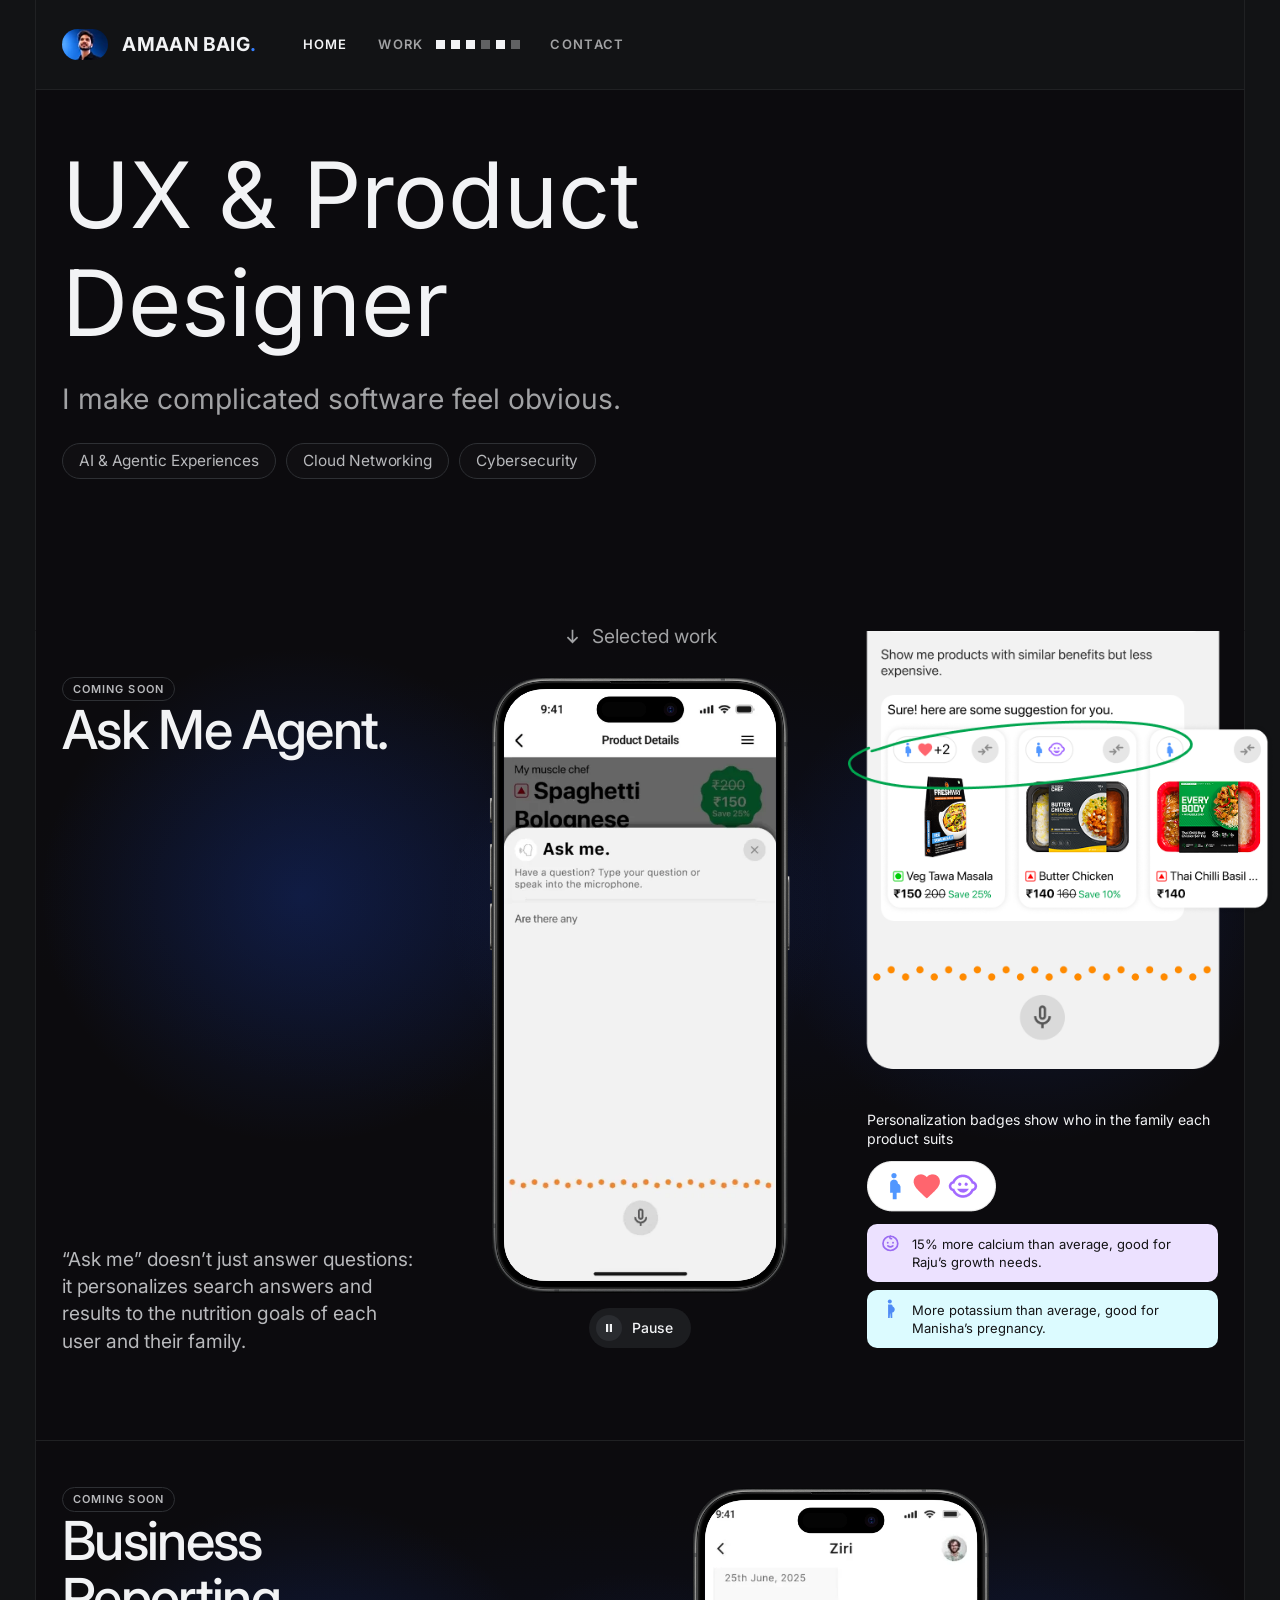
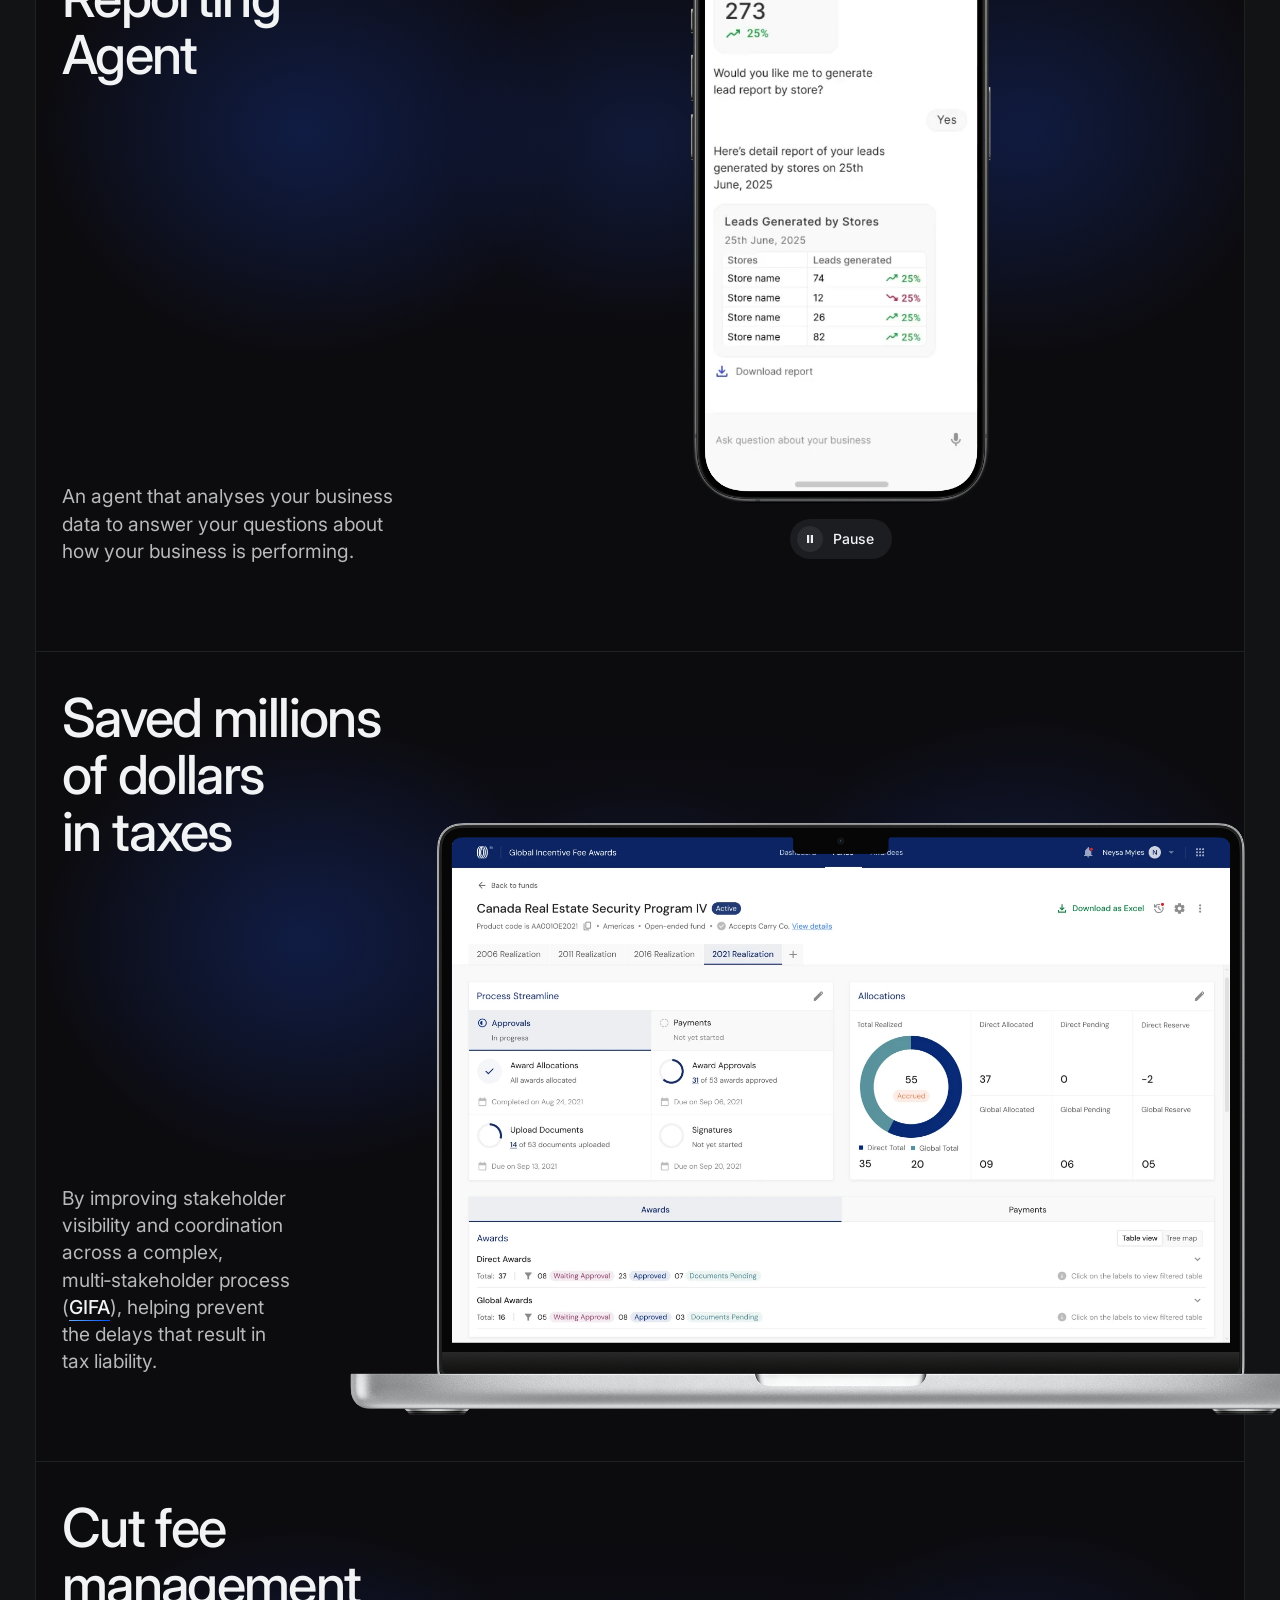
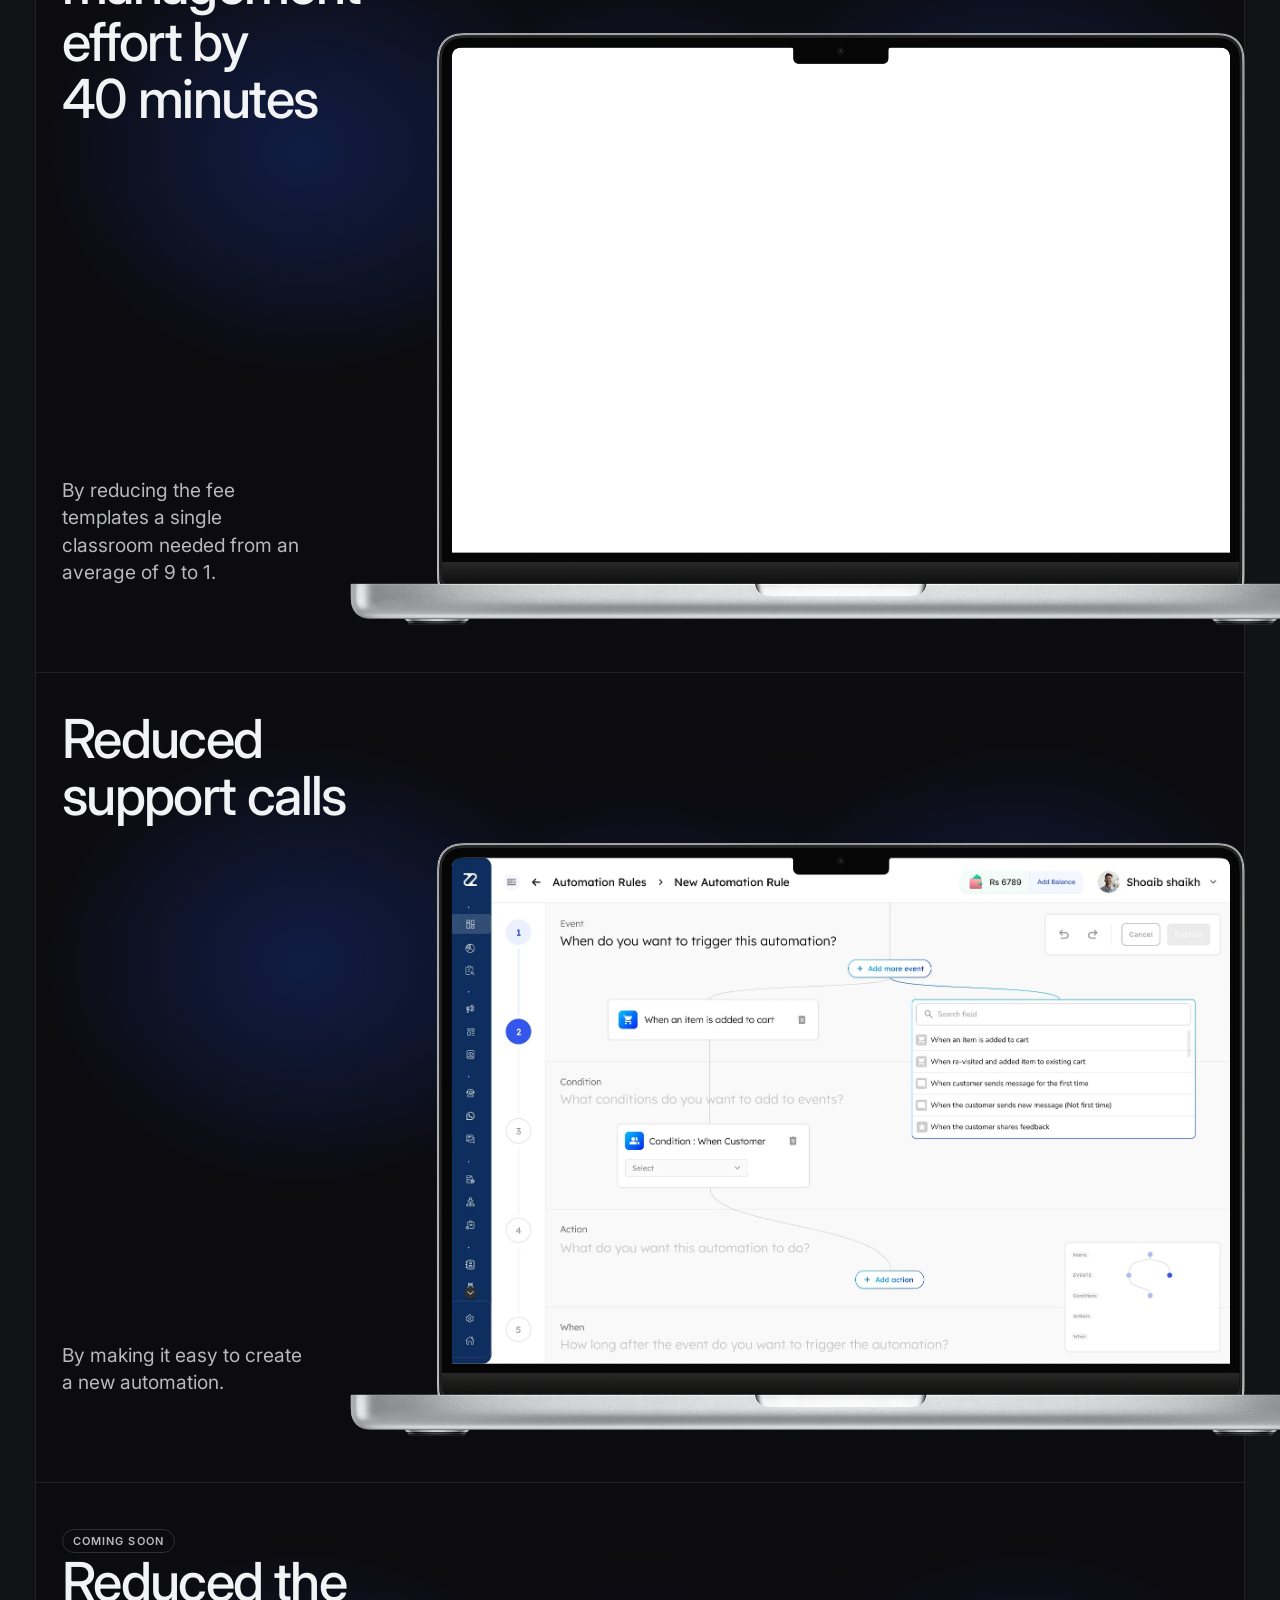
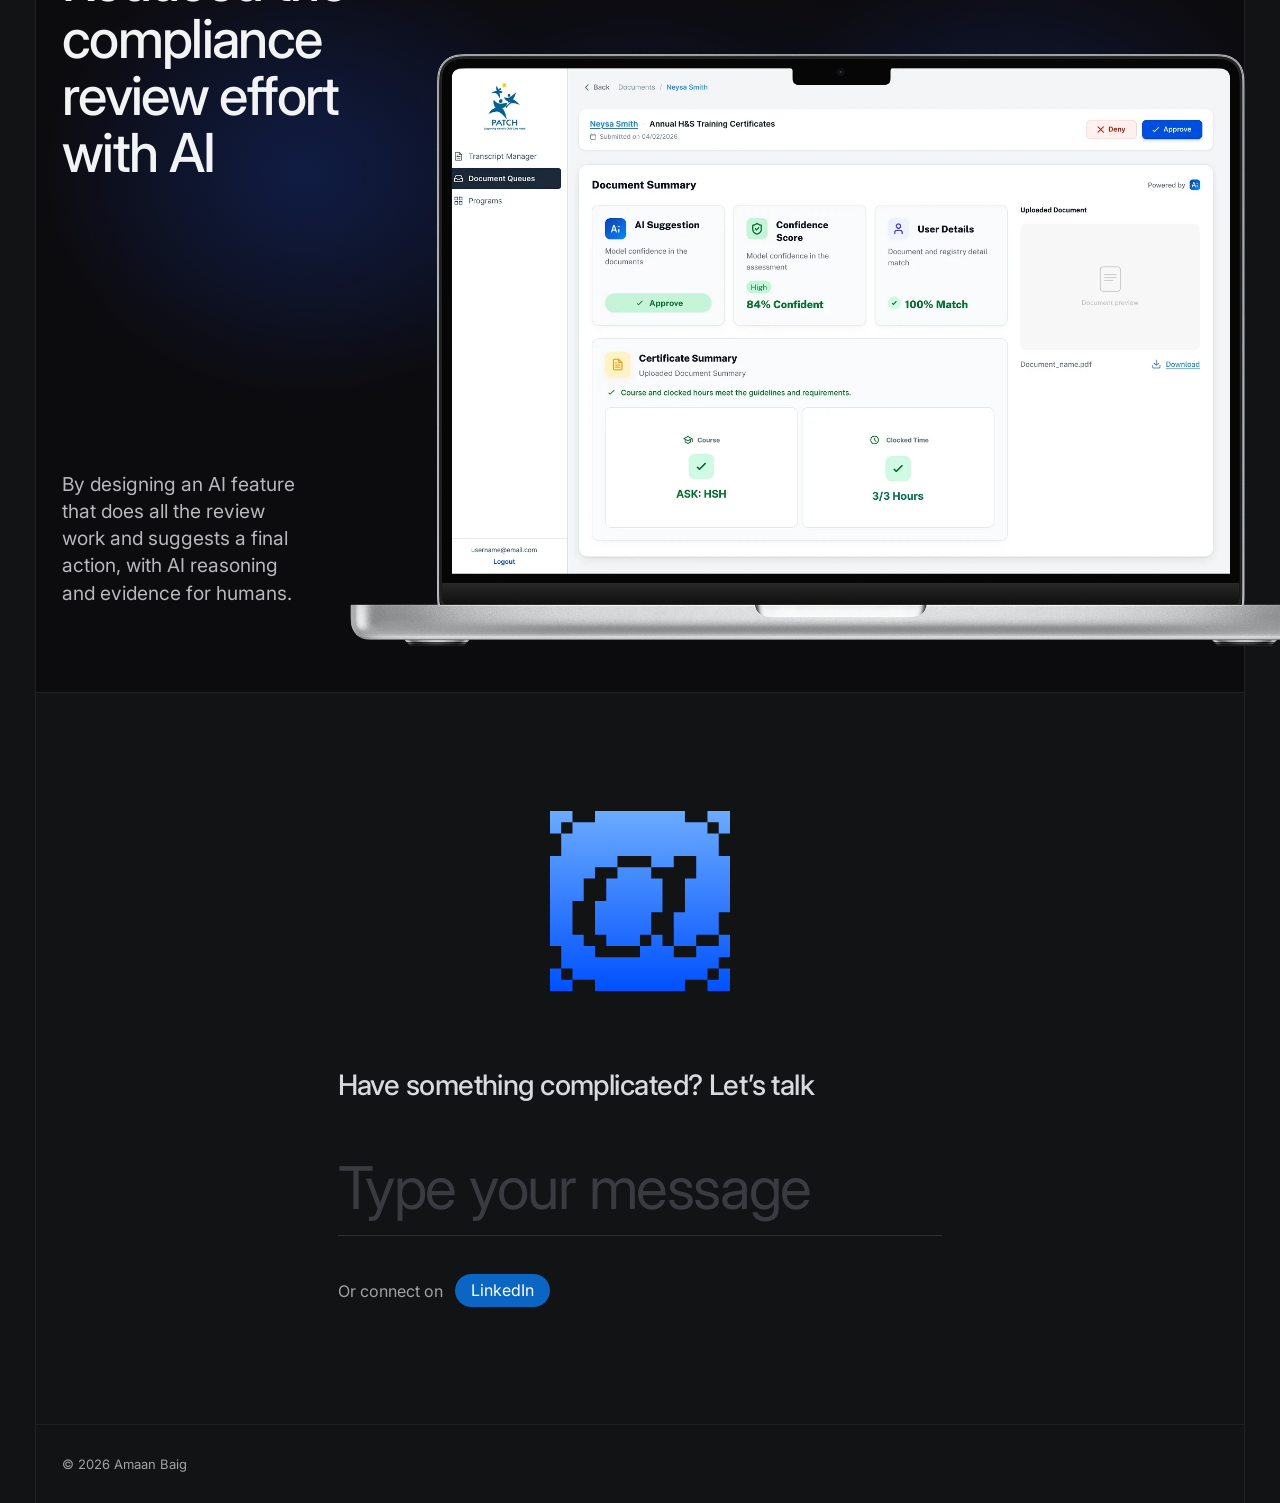
==== index.html @ 03e59234 "Agents' videos: the button turns to Replay however the video ends Some browsers (Safari among them) " ====
<!doctype html>
<html lang="en">
<head>
  <meta charset="utf-8">
  <meta name="viewport" content="width=device-width, initial-scale=1">
  <title>Amaan Baig · UX &amp; Product Designer</title>
  <link rel="icon" href="assets/favicon-64.png?v=3" type="image/png" sizes="64x64">
  <link rel="apple-touch-icon" href="assets/apple-touch-icon.png?v=3">
  <meta name="description" content="Amaan Baig, UX &amp; Product Designer, designing for AI &amp; agentic experiences, cloud networking and cybersecurity.">
  <!-- the link preview when the page is shared: the hero as a 1200×630 card -->
  <meta property="og:type" content="website">
  <meta property="og:site_name" content="Amaan Baig">
  <meta property="og:title" content="Amaan Baig · UX &amp; Product Designer">
  <meta property="og:description" content="Amaan Baig, UX &amp; Product Designer, designing for AI &amp; agentic experiences, cloud networking and cybersecurity.">
  <meta property="og:url" content="https://www.iamamaanbaig.com/">
  <meta property="og:image" content="https://www.iamamaanbaig.com/assets/og-image.jpg">
  <meta property="og:image:width" content="1200">
  <meta property="og:image:height" content="630">
  <meta property="og:image:alt" content="UX &amp; Product Designer: I make complicated software feel obvious. Amaan Baig's portfolio.">
  <meta name="twitter:card" content="summary_large_image">
  <script>document.documentElement.classList.add('js');</script>
  <!-- the phones' prototypes load as the page opens: reach Figma early -->
  <link rel="preconnect" href="https://embed.figma.com">
  <link rel="preconnect" href="https://fonts.googleapis.com">
  <link rel="preconnect" href="https://fonts.gstatic.com" crossorigin>
  <link rel="stylesheet" href="https://fonts.googleapis.com/css2?family=Inter:ital,opsz,wght@0,14..32,100..900;1,14..32,100..900&display=swap">
  <link rel="stylesheet" href="styles.css?v=r49">
  <link rel="stylesheet" href="case-studies/case-study.css?v=r49">
  <link rel="stylesheet" href="contact/contact.css?v=r49">
  <link rel="stylesheet" href="home.css?v=r49">
</head>
<body>
  <header class="site-head">
    <a class="logo" href="#home"><img class="logo-face" width="54" height="36" src="assets/avatar-2x.webp?v=3" srcset="assets/avatar-1x.webp?v=3 1x, assets/avatar-2x.webp?v=3 2x, assets/avatar-3x.webp?v=3 3x" alt="" decoding="async"><span class="logo-name">Amaan Baig<span>.</span></span></a>
    <nav class="site-nav" aria-label="Main">
      <a href="#home" data-to="0" aria-current="true">Home</a>
      <span class="nav-work">
        <a href="#work" data-to="1">Work</a>
        <span class="sq-row">
          <a class="sq" href="#ask-me-agent" data-to="1" aria-label="Case study 1, coming soon: Ask Me Agent"></a>
          <a class="sq" href="#business-reporting-agent" data-to="2" aria-label="Case study 2, coming soon: Business Reporting Agent"></a>
          <a class="sq" href="#gifa" data-to="3" aria-label="Case study 3: Saved millions of dollars in taxes"></a>
          <a class="sq" href="#fee-management" data-to="4" aria-label="Case study 4: Cut fee management effort by 40 minutes"></a>
          <a class="sq" href="#creating-automation" data-to="5" aria-label="Case study 5: Reduced support calls"></a>
          <a class="sq" href="#stamp" data-to="6" aria-label="Case study 6, coming soon: Reduced the compliance review effort with AI"></a>
        </span>
      </span>
      <a href="#contact" data-to="7">Contact</a>
    </nav>

    </div>
  </header>

  <main class="page snaps">
    <section class="snap s-home" id="home" aria-label="About">
      <h1 class="hero-title">UX &amp; Product Designer</h1>
      <p class="tagline">I make complicated software feel obvious.</p>
      <ul class="focus" aria-label="Designing for"><li>AI &amp; Agentic Experiences</li><li>Cloud Networking</li><li>Cybersecurity</li></ul>
      <a class="down" href="#ask-me-agent" data-to="1"><svg viewBox="0 0 16 16" aria-hidden="true"><path d="M8 2.5v11M3.5 9l4.5 4.5L12.5 9"/></svg>Selected work</a>
    </section>

    <!-- Work: one section per case study, all on one system (home.css): on the left the headline ("Coming soon" above
         it while there is no case study), and at the foot one description; on the right the device. A
         laptop (.lap) stands its base on the bottom line; a phone (.ph) sits in the middle, its prototype control
         under it, with close-ups beside it (.cs-right) or, alone (.solo), centred in the device area. A link shows
         the big arrow top right; a case study still to come (.soon) says "Coming soon" in its eyebrow.
         A Figma share link in data-figma adds the prototype control (home.js); a phone plays it as the page opens.
         A phone's screen can instead hold a video (data-video on the section, its first frame as the poster): the same
         control plays and pauses it, and it plays, looping, as the page opens. -->
    <div id="work">
      <section class="snap s-work ph soon" id="ask-me-agent" aria-labelledby="t-ask" data-video="assets/ask-me-agent/demo.mp4">
        <div class="cs-col cs-left">
          <p class="cs-eyebrow"><span class="cs-soon">Coming soon</span></p>
          <h2 id="t-ask">Ask Me Agent.</h2>
          <p class="cs-desc">“Ask me” doesn’t just answer questions: it personalizes search answers and results to the nutrition goals of each user and their family.</p>
        </div>
        <div class="cs-col cs-mid">
          <div class="device phone">
            <div class="screen"><img class="poster" width="500" height="1080" src="assets/ask-me-agent/video-poster.webp" alt="" decoding="async"></div>
            <img class="frame" width="603" height="1190" src="assets/devices/iphone-15-pro.webp" alt="" decoding="async">
          </div>
        </div>
        <div class="cs-col cs-right"><div class="cs-feat">
          <img class="feat-chat" width="508" height="521" src="assets/ask-me-agent/chat.webp" alt="Ask me suggests cheaper products with similar benefits, each tagged with who in the family it suits" loading="lazy" decoding="async">
          <div class="feat-note">
            <h3>Personalization badges show who in the family each product suits</h3>
            <img class="feat-badges" width="129" height="51" src="assets/ask-me-agent/badges.webp" alt="Badges: pregnancy, heart health, child growth" loading="lazy" decoding="async">
            <ul class="feat-infos">
              <li class="growth"><svg viewBox="0 0 24 24" aria-hidden="true"><g fill="none" stroke="currentColor" stroke-width="1.8" stroke-linecap="round" stroke-linejoin="round"><path d="M12 4.5c4.3 0 7.8 3.2 7.8 7.5S16.3 19.5 12 19.5 4.2 16.3 4.2 12 7.7 4.5 12 4.5z"/><path d="M12 4.5c-1.1 1.3-.5 2.7 1.2 2.6"/><path d="M9.4 14.6c1.5 1.2 3.7 1.2 5.2 0"/></g><circle cx="9.2" cy="11.3" r="1" fill="currentColor"/><circle cx="14.8" cy="11.3" r="1" fill="currentColor"/></svg>15% more calcium than average, good for Raju’s growth needs.</li>
              <li class="pregnancy"><svg viewBox="0 0 24 24" aria-hidden="true" fill="currentColor"><circle cx="11.4" cy="3.6" r="2.1"/><path d="M9.6 6.9h2.9c.9 0 1.6.6 1.8 1.4l.2.7c1.3.5 2.1 1.8 2.1 3.2 0 1.6-1.1 2.9-2.6 3.2V21h-1.7l-.4-4.6h-.3L11.3 21H9.6z"/></svg>More potassium than average, good for Manisha’s pregnancy.</li>
            </ul>
          </div>
        </div></div>
      </section>

      <section class="snap s-work ph solo soon" id="business-reporting-agent" aria-labelledby="t-bra" data-video="assets/business-reporting-agent/demo.mp4">
        <div class="cs-col cs-left">
          <p class="cs-eyebrow"><span class="cs-soon">Coming soon</span></p>
          <h2 id="t-bra">Business Reporting Agent</h2>
          <p class="cs-desc">An agent that analyses your business data to answer your questions about how your business is performing.</p>
        </div>
        <div class="cs-col cs-mid">
          <div class="device phone">
            <div class="screen"><img class="poster" width="500" height="1080" src="assets/business-reporting-agent/video-poster.webp" alt="" decoding="async"></div>
            <img class="frame" width="603" height="1190" src="assets/devices/iphone-15-pro.webp" alt="" decoding="async">
          </div>
        </div>
      </section>

      <section class="snap s-work lap" id="gifa" aria-labelledby="t-gifa" data-figma="">
        <div class="cs-col cs-left">
          <h2 id="t-gifa"><a href="case-studies/global-incentive-fee-awards/">Saved millions of dollars in taxes</a></h2>
          <p class="cs-desc">By improving stakeholder visibility and coordination across a complex, multi&#8209;stakeholder process (<span class="term" tabindex="0" aria-describedby="tip-gifa"><span class="accent">GIFA</span><span class="tip" id="tip-gifa" role="tooltip">Global Incentive Fee Awards</span></span>), helping prevent the delays that result in tax liability.</p>
        </div>
        <div class="cs-stage"><div class="device laptop">
          <div class="screen"><img width="1512" height="982" src="GIFAcasestudyimages/GIFA%20fund%20details%20page.webp" alt="The GIFA fund details page: process streamline, allocations and awards for a fund" decoding="async"></div>
          <img class="frame" width="1885" height="1113" src="assets/devices/macbook-pro-14.webp" alt="" decoding="async">
        </div></div>
      </section>

      <section class="snap s-work lap" id="fee-management" aria-labelledby="t-fee" data-figma="">
        <div class="cs-col cs-left">
          <h2 id="t-fee"><a href="case-studies/fee-management/">Cut fee management effort by 40 minutes</a></h2>
          <p class="cs-desc">By reducing the fee templates a single classroom needed from an average of 9&nbsp;to&nbsp;1.</p>
        </div>
        <div class="cs-stage"><div class="device laptop">
          <div class="screen"><img width="1448" height="940" src="assets/devices/screen-fee-management.webp" alt="The fee master template: fee types, amounts and payment schedules in one template" loading="lazy" decoding="async"></div>
          <img class="frame" width="1885" height="1113" src="assets/devices/macbook-pro-14.webp" alt="" loading="lazy" decoding="async">
        </div></div>
      </section>

      <section class="snap s-work lap" id="creating-automation" aria-labelledby="t-auto" data-figma="">
        <div class="cs-col cs-left">
          <h2 id="t-auto"><a href="case-studies/creating-automation/">Reduced support calls</a></h2>
          <p class="cs-desc">By making it easy to create a new automation.</p>
        </div>
        <div class="cs-stage"><div class="device laptop">
          <div class="screen"><img width="1725" height="1116" src="assets/devices/screen-creating-automation.webp" alt="The automation builder: choose the event, the conditions and the action, step by step" loading="lazy" decoding="async"></div>
          <img class="frame" width="1885" height="1113" src="assets/devices/macbook-pro-14.webp" alt="" loading="lazy" decoding="async">
        </div></div>
      </section>

      <section class="snap s-work lap soon" id="stamp" aria-labelledby="t-stamp" data-figma="">
        <div class="cs-col cs-left">
          <p class="cs-eyebrow"><span class="cs-soon">Coming soon</span></p>
          <h2 id="t-stamp">Reduced the compliance review effort with AI</h2>
          <p class="cs-desc">By designing an AI feature that does all the review work and suggests a final action, with AI reasoning and evidence for humans.</p>
        </div>
        <div class="cs-stage"><div class="device laptop">
          <div class="screen"><img width="1514" height="956" src="assets/devices/screen-stamp.webp" alt="A document under review: the AI suggestion, its confidence score and the evidence behind it" loading="lazy" decoding="async"></div>
          <img class="frame" width="1885" height="1113" src="assets/devices/macbook-pro-14.webp" alt="" loading="lazy" decoding="async">
        </div></div>
      </section>
    </div>

    <!-- the Next bar: one for all the case studies, held at the foot of the window while one is in view (wide
         windows); home.js points it at the section after the current one, Stamp's at Contact -->
    <nav class="dev-next" id="next-bar" aria-label="Next">
      <a class="dn-go" href="#business-reporting-agent" data-to="2"><svg viewBox="0 0 16 16" aria-hidden="true"><path d="M8 2.5v11M3.5 9l4.5 4.5L12.5 9"/></svg><span>Next case study</span></a>
    </nav>

    <section class="snap s-contact contact-screen" id="contact" aria-labelledby="contact-title">
      <div class="contact">
        <svg class="at" viewBox="0 0 16 16" aria-hidden="true">
          <defs>
            <linearGradient id="at-fill" gradientUnits="userSpaceOnUse" x1="0" y1="0" x2="0" y2="16"><stop offset="0" stop-color="#6BABFF"/><stop offset="1" stop-color="#0051FF"/></linearGradient>
            <mask id="at-cut" maskUnits="userSpaceOnUse" x="0" y="0" width="16" height="16">
              <rect width="16" height="16" fill="#fff"/>
              <path fill="#000" transform="translate(-2.0010 15.9983) scale(0.006104 -0.006104)" d="M2293 2621V2785H983V2621ZM983 2457V2621H655V2457ZM2621 2457V2621H2293V2457ZM655 2293V2457H491V2293ZM2785 2293V2457H2621V2293ZM491 1966V2293H327V1966ZM2949 1966V2293H2785V1966ZM327 655V1966H164V655ZM1802 1802V1966H1310V1802ZM2130 655V1146H2293V1638H2457V1966H2130V1802H1802V1638H1966V1146H1802V819H1966V655ZM3113 1146V1966H2949V1146ZM1638 491V655H1147V819H983V1310H1147V1638H1310V1802H983V1638H819V1310H655V819H819V655H983V491ZM2949 819V1146H2785V819ZM1802 655V819H1638V655ZM2785 655V819H2457V655ZM491 327V655H327V327ZM2457 491V655H2130V491ZM2949 327V491H2785V327ZM655 163V327H491V163ZM2785 163V327H2621V163ZM983 0V163H655V0ZM2621 0V163H2293V0ZM2293 -163V0H983V-163Z"/>
            </mask>
          </defs>
          <rect width="16" height="16" fill="url(#at-fill)" mask="url(#at-cut)"/>
        </svg>
        <form class="msg" id="msg">
          <h2 class="contact-title" id="contact-title"><label for="msg-text">Have something complicated? Let’s talk</label></h2>
          <div class="msg-field">
            <textarea id="msg-text" name="message" rows="1" placeholder="Type your message" required></textarea>
            <button class="msg-send" type="submit" aria-label="Send message"><svg viewBox="0 0 16 16" aria-hidden="true"><path d="M4.5 11.5l7-7M5.5 4.5h6v6"/></svg></button>
          </div>
          <p class="msg-or">Or connect on <a class="chip" href="https://www.linkedin.com/in/iamamaanbaig/" rel="noopener" target="_blank">LinkedIn</a></p>
        </form>
      </div>
      <footer class="contact-foot"><p>© 2026 Amaan Baig</p></footer>
    </section>
  </main>
  <script src="contact/contact.js?v=r49" defer></script>
  <script src="home.js?v=r49" defer></script>
  <script src="site-menu.js?v=r49" defer></script>
  <script src="work-menu.js?v=r49" defer></script>
</body>
</html>
---- styles.css ----
:root {
  --bg: #121315;
  --stroke: #202123;
  --text: #F2F3F5;
  --text-2: #A1A2A4;
  --surface: #F7F8FA;
  --ghost: #1B1C1F;
  --accent: linear-gradient(180deg, #6BABFF 0%, #0051FF 100%); /* light at the top, deep at the bottom */
  --accent-solid: #367FFF; /* the gradient's midpoint, for small solid marks (squares, dashes) */
  --accent-deep: #0051FF;  /* the gradient's deep end, for hover fills */

  --columns: 4;
  --gutter: 2.75vw;
  --col: calc((100vw - 2 * var(--gutter)) / 4);
  --pad: clamp(20px, 2vw, 32px);
  --ease: cubic-bezier(.16, 1, .3, 1);
}

*,
*::before,
*::after {
  box-sizing: border-box;
}

html,
body {
  margin: 0;
  min-height: 100%;
}

body {
  min-height: 100vh;
  background: var(--bg);
  color: var(--text);
  font-family: "Inter", system-ui, -apple-system, "Segoe UI", Roboto, sans-serif;
  -webkit-font-smoothing: antialiased;
}

/* Fixed background of evenly spaced vertical strokes */
.grid-lines {
  position: fixed;
  inset: 0 var(--gutter);
  display: grid;
  grid-template-columns: repeat(var(--columns), 1fr);
  border-right: 1px solid var(--stroke);
  pointer-events: none;
  z-index: 0;
}

.grid-lines span {
  border-left: 1px solid var(--stroke);
}

.page {
  position: relative;
  z-index: 1;
  min-height: 100vh;
  padding: 0 var(--gutter);
}
---- case-studies/case-study.css ----
/* Case study, divider style (cs1v1.5). Tokens live in /styles.css.
   No background grid: structure comes from real dividers only. Each section is a framed panel that fills
   one screen, so a single scroll snaps cleanly from one section to the next. Layout runs on 3 columns. */

:root {
  --frame: var(--stroke);
  --ghost-2: #1D1F22;
  --text-body: #B8B9BC; /* descriptions: a step lighter than --text-2, so long passages read easily */
  --sticky-h: 0px;

  /* Type scale: one size per role */
  --t-display: clamp(40px, 5vw, 84px);
  --t-heading: clamp(24px, 2.2vw, 32px);
  --t-section: clamp(18px, 1.5vw, 22px);
  --t-lead: clamp(18px, 1.5vw, 22px);
  --t-body: clamp(16px, 1.25vw, 18px);
  --t-label: 13px;
  --gap-detail: clamp(16px, 1.6vw, 24px); /* headline to its detail text */
  --text-soft: #D9DADD; /* long white passages, a step below headings */
}


.page {
  padding: 0 var(--gutter);
}

/* ---------- shared ---------- */

.lede {
  margin: 0;
  max-width: 46ch;
  font-size: var(--t-lead);
  line-height: 1.4;
  color: var(--text-2);
  text-wrap: pretty;
}

.lede strong {
  font-weight: 500;
  color: var(--text);
}

/* An abbreviation explained on hover or focus: blue gradient text with a matching underline and a tooltip */
.term {
  position: relative;
  z-index: 2;
  font-weight: 500;
  cursor: help;
  outline: none;
}

.term::after {
  content: "";
  position: absolute;
  left: 0;
  right: 0;
  bottom: -2px;
  height: 1px;
  background: linear-gradient(90deg, #6BABFF, #0051FF);
}

.term .tip {
  position: absolute;
  bottom: calc(100% + 10px);
  left: 50%;
  padding: 8px 12px;
  border: 1px solid var(--stroke);
  background: #1E1F22;
  font-size: var(--t-label);
  font-weight: 500;
  line-height: 1.3;
  letter-spacing: 0;
  text-align: left;
  width: max-content;
  max-width: min(280px, 80vw); /* longer explanations wrap */
  color: var(--text);
  opacity: 0;
  visibility: hidden;
  pointer-events: none;
  transform: translate(-50%, 4px);
  transition: opacity .2s, transform .2s var(--ease), visibility .2s;
}

.term:hover .tip,
.term:focus-visible .tip,
.term:focus .tip {
  opacity: 1;
  visibility: visible;
  transform: translate(-50%, 0);
}

.term:focus-visible {
  outline: 2px solid var(--text);
  outline-offset: 3px;
}

/* a term reads in white; the gradient lives in its underline (and in the person icon's line, not its fill) */
.term,
.term .accent {
  color: var(--text);
  background: none;
  -webkit-text-fill-color: currentColor;
}

/* terms at the start of a line open their tooltip from the left edge, so it never runs off the page */
.term .tip-start {
  left: 0;
  transform: translateY(4px);
}

.term:hover .tip-start,
.term:focus-visible .tip-start,
.term:focus .tip-start {
  transform: none;
}

/* a person (persona): a small user icon; the underline runs under icon and word together, as under every
   other term */
.persona-ic {
  display: inline-block;
  width: .9em;
  height: .9em;
  margin-right: .28em;
  vertical-align: -.1em;
  background: currentColor;
  -webkit-mask: url("data:image/svg+xml,%3Csvg xmlns='http://www.w3.org/2000/svg' viewBox='0 0 24 24'%3E%3Ccircle cx='12' cy='7.5' r='4.5'/%3E%3Cpath d='M12 14c-4.4 0-8 2.2-8 5v1.5c0 .8.7 1.5 1.5 1.5h13c.8 0 1.5-.7 1.5-1.5V19c0-2.8-3.6-5-8-5z'/%3E%3C/svg%3E") center / contain no-repeat;
  mask: url("data:image/svg+xml,%3Csvg xmlns='http://www.w3.org/2000/svg' viewBox='0 0 24 24'%3E%3Ccircle cx='12' cy='7.5' r='4.5'/%3E%3Cpath d='M12 14c-4.4 0-8 2.2-8 5v1.5c0 .8.7 1.5 1.5 1.5h13c.8 0 1.5-.7 1.5-1.5V19c0-2.8-3.6-5-8-5z'/%3E%3C/svg%3E") center / contain no-repeat;
}

.accent {
  background: var(--accent);
  -webkit-background-clip: text;
  background-clip: text;
  color: transparent;
}

.m-label {
  display: none;
}

/* Framed panel: outer frame on the gutters, a top rule closes each section off */
.panel {
  position: relative;
  border-left: 1px solid var(--frame);
  border-right: 1px solid var(--frame);
  border-top: 1px solid var(--frame);
}

/* Section header: large faint word behind a strong label */
.sec-head {
  position: relative;
  display: flex;
  align-items: flex-end;
  min-height: clamp(110px, 10vw, 160px);
  padding: 0 var(--pad) clamp(18px, 1.8vw, 28px);
  overflow: hidden;
}

.ghost {
  position: absolute;
  left: calc(var(--pad) - .04em);
  bottom: clamp(4px, .6vw, 10px);
  font-size: clamp(72px, 8.4vw, 140px);
  font-weight: 700;
  line-height: .8;
  letter-spacing: -0.035em;
  white-space: nowrap;
  color: var(--ghost-2);
  pointer-events: none;
  user-select: none;
}

.sec-title {
  position: relative;
  display: flex;
  align-items: center;
  gap: 14px;
  margin: 0;
  font-size: var(--t-section);
  font-weight: 600;
  line-height: 1;
  letter-spacing: .05em;
  text-transform: uppercase;
}

/* One square per challenge; the active one turns blue */
.count {
  display: inline-flex;
  gap: 6px;
  align-self: flex-end;
  margin-bottom: 2px;
}

.count i {
  width: 9px;
  height: 9px;
  background: var(--text);
  opacity: .35;
  transition: opacity .3s, background .3s;
}

.count i.on {
  background: var(--accent-solid);
  opacity: 1;
}

/* ---------- hero ---------- */

.hero {
  display: flex;
  flex-direction: column;
  min-height: 100vh;
}

/* full-bleed screen across the top, edge to edge */
.hero-shot {
  flex: 1 1 auto;
  min-height: 34vh;
  max-height: 46vh;
  margin: 0 calc(var(--gutter) * -1);
  background: var(--surface);
}

/* Three laptops composed in the container. Sizes follow the page width, so the outer edges of the side
   laptops always sit exactly on the left and right frame lines. The centre laptop is in front and larger;
   the side ones are smaller and set back. All three are cut off by the bottom of the container.
   The numbers come from the image files: each laptop body is 1567px wide (1008px tall to the cut), starting
   83px in on the centre and left images and 3px in on the right one, 43px from the top. */
.hero-shot {
  --F: calc(100vw - 2 * var(--gutter)); /* frame width */
  --bc: calc(var(--F) * .52);            /* centre laptop body width */
  --bs: calc(var(--bc) * .73);           /* side laptop body width */
  --t: 7%;                               /* centre laptop top */
  position: relative;
  overflow: hidden;
}

.hero-comp {
  position: absolute;
  inset: 0;
}

.hero-comp img {
  position: absolute;
  display: block;
  height: auto;
  user-select: none;
  -webkit-user-drag: none;
}

.hc-center {
  z-index: 2;
  left: calc(50% - var(--bc) / 2 - var(--bc) * 83 / 1567);
  top: calc(var(--t) - var(--bc) * 43 / 1567);
  width: calc(var(--bc) * 1733 / 1567);
}

.hc-left,
.hc-right {
  top: calc(var(--t) + var(--bc) * 1008 / 1567 * .27 - var(--bs) * 43 / 1567);
  width: calc(var(--bs) * 1653 / 1567);
}

.hc-left {
  left: calc(var(--gutter) - var(--bs) * 83 / 1567);
}

.hc-right {
  left: calc(100% - var(--gutter) - var(--bs) - var(--bs) * 3 / 1567);
}

.hero-body {
  padding: clamp(28px, 3.2vw, 52px) var(--pad) clamp(28px, 3vw, 48px);
  border-left: 1px solid var(--frame);
  border-right: 1px solid var(--frame);
}

.hero h1 {
  margin: 0 0 clamp(14px, 1.4vw, 22px);
  font-size: var(--t-display);
  font-weight: 650;
  line-height: 1.1; /* room between lines when the title wraps, still tight enough to read as one block */
  letter-spacing: -0.025em;
  text-wrap: balance;
}

.hero .lede {
  max-width: 60ch;
}

.facts {
  display: grid;
  grid-template-columns: repeat(3, minmax(0, 1fr));
  margin: 0;
  border: 1px solid var(--frame);
}

.facts > div {
  padding: clamp(16px, 1.6vw, 24px) var(--pad) clamp(22px, 2.2vw, 34px);
}

.facts > div + div {
  border-left: 1px solid var(--frame);
}

.facts dt {
  font-size: var(--t-label);
  font-weight: 600;
  letter-spacing: .1em;
  text-transform: uppercase;
  color: var(--text-2);
}

.facts dd {
  margin: 10px 0 0;
  max-width: 30ch;
  font-size: var(--t-body);
  font-weight: 500;
  line-height: 1.45;
}

/* ---------- the problem ---------- */

.problem {
  display: flex;
  flex-direction: column;
  min-height: 100vh;
  margin-top: clamp(48px, 5vw, 80px);
}

.problem > .lede {
  padding: clamp(20px, 2vw, 32px) var(--pad) clamp(32px, 3.4vw, 56px);
}

.cards {
  display: grid;
  grid-template-columns: repeat(2, minmax(0, 1fr));
  border-top: 1px solid var(--frame);
  border-bottom: 1px solid var(--frame);
}

.card {
  padding: clamp(28px, 3vw, 48px) var(--pad) clamp(36px, 4vw, 64px);
}

.card + .card {
  border-left: 1px solid var(--frame);
}

.card h3 {
  width: max-content;
  max-width: 100%;
  margin: 0 0 clamp(12px, 1.2vw, 18px);
  font-size: var(--t-heading);
  font-weight: 600;
  line-height: 1.15;
  letter-spacing: -0.018em;
}

.card p {
  margin: 0;
  max-width: 46ch;
  font-size: var(--t-body);
  line-height: 1.5;
  color: var(--text-2);
}

/* ---------- project challenges ---------- */

.challenges {
  margin-top: clamp(48px, 5vw, 80px);
  border-bottom: 1px solid var(--frame);
}

/* the section title stays pinned while challenges snap underneath */
/* the title and the CHALLENGE / HOW WE APPROACHED IT row pin together, so the rule under the labels
   is always visible while challenges snap underneath */
.pin {
  position: sticky;
  top: 0;
  z-index: 5;
  background: var(--bg);
}

.ch-labels {
  display: grid;
  grid-template-columns: repeat(3, minmax(0, 1fr));
  border-bottom: 1px solid var(--frame);
}

.ch-labels span {
  padding: 0 var(--pad) clamp(14px, 1.4vw, 20px);
  font-size: var(--t-label);
  font-weight: 600;
  letter-spacing: .1em;
  text-transform: uppercase;
  color: var(--text-2);
}

/* Text columns: each challenge fills the screen below the pinned title and snaps into place.
   Centre column: one continuous image strip spanning both challenges, scrolling with the page. */
.ch-grid {
  display: grid;
  grid-template-columns: repeat(3, minmax(0, 1fr));
  grid-auto-rows: minmax(calc(100vh - var(--sticky-h)), auto);
}

.ch-text.r1, .ch-approach.r1 { grid-row: 1; }
.ch-text.r2, .ch-approach.r2 { grid-row: 2; }
.ch-text { grid-column: 1; }
.ch-approach { grid-column: 3; }


.m-media {
  display: none;
}

.ch-text,
.ch-approach {
  padding: clamp(32px, 3.4vw, 56px) var(--pad);
}

.ch-text {
  display: grid;
  grid-template-columns: auto 1fr;
  column-gap: clamp(14px, 1.4vw, 22px);
  align-content: start;
}

.ch-text .num {
  grid-row: 1;
  font-size: clamp(56px, 5vw, 84px);
  font-weight: 600;
  line-height: .8;
  letter-spacing: -0.04em;
}

.ch-text h3 {
  grid-row: 1;
  align-self: end;
  margin: 0;
  font-size: var(--t-heading);
  font-weight: 600;
  line-height: 1.15;
  letter-spacing: -0.018em;
  text-wrap: balance;
}

.ch-text p {
  grid-column: 1 / -1;
  margin: var(--gap-detail) 0 0;
  max-width: 40ch;
  font-size: var(--t-body);
  line-height: 1.5;
  color: var(--text-2);
  text-wrap: pretty;
}

.ch-approach p {
  margin: 0;
  font-size: var(--t-lead);
  line-height: 1.4;
  letter-spacing: -0.01em;
  color: var(--text-soft);
  text-wrap: pretty;
}

/* the strip spans both challenge rows with one even gap, so it reads as a single continuous column
   (images never regroup to the top of the screen at each snap) */
.ch-media {
  grid-column: 2;
  grid-row: 1 / span 2;
  display: grid;
  align-content: start;
  gap: clamp(16px, 1.6vw, 24px);
  padding: clamp(32px, 3.4vw, 56px) 0;
  border-left: 1px solid var(--frame);
  border-right: 1px solid var(--frame);
}

.shot {
  margin: 0 clamp(16px, 1.6vw, 24px);
  aspect-ratio: 1.55;
  background: var(--surface);
}

/* ---------- problems & solutions ----------
   Pinned title + squares; each solution fills the screen and snaps. Layout per solution follows the
   reference: (1) screen under the solution, impact beside it; (2) impact under the solution, tall screen
   on the right; (3) impact top right, wide screen across solution + impact. Each column keeps its label. */

.solutions {
  margin-top: clamp(48px, 5vw, 80px);
  border-bottom: 1px solid var(--frame);
}

.sol-row {
  display: grid;
  grid-template-columns: repeat(3, minmax(0, 1fr));
  grid-template-rows: auto 1fr;
  min-height: calc(100vh - var(--sticky-h));
  border-top: 1px solid var(--frame);
}

.sol-row.v1 { grid-template-areas: "prob sol ." "prob shot imp"; }
.sol-row.v2 { grid-template-areas: "prob sol shot" "prob imp shot"; }
.sol-row.v3 { grid-template-areas: "prob sol imp" "prob shot shot"; }

.sol-problem { grid-area: prob; }
.sol-solution { grid-area: sol; }
.sol-impact { grid-area: imp; }
.sol-shot { grid-area: shot; }

.sol-label {
  display: block;
  margin-bottom: clamp(16px, 1.6vw, 22px);
  font-size: var(--t-label);
  font-weight: 600;
  letter-spacing: .1em;
  text-transform: uppercase;
  color: var(--text-2);
}

.sol-problem .sol-label {
  grid-column: 1 / -1;
}

.sol-problem,
.sol-solution,
.sol-impact {
  padding: clamp(32px, 3.4vw, 56px) var(--pad) 0;
}

.sol-problem {
  display: grid;
  grid-template-columns: auto 1fr;
  grid-template-rows: auto auto 1fr;
  column-gap: clamp(14px, 1.4vw, 22px);
  align-content: start;
  border-right: 1px solid var(--frame);
}

.sol-problem .num {
  grid-row: 2;
  font-size: clamp(56px, 5vw, 84px);
  font-weight: 600;
  line-height: .8;
  letter-spacing: -0.04em;
}

.sol-problem h3 {
  grid-row: 2;
  align-self: end;
}

.sol-problem p {
  grid-column: 1 / -1;
  grid-row: 3;
}

.sol-problem h3,
.sol-solution h3 {
  margin: 0;
  font-size: var(--t-heading);
  font-weight: 600;
  line-height: 1.15;
  letter-spacing: -0.018em;
  text-wrap: balance;
}

.sol-problem p,
.sol-solution p {
  margin: var(--gap-detail) 0 0;
  max-width: 40ch;
  font-size: var(--t-body);
  line-height: 1.5;
  color: var(--text-2);
  text-wrap: pretty;
}

.v1 .sol-impact {
  padding-top: clamp(24px, 2.4vw, 36px);
}

.sol-impact ul {
  margin: 0;
  padding: 0;
  list-style: none;
}

.sol-impact li {
  position: relative;
  padding: 0 0 14px 22px;
  font-size: var(--t-lead);
  line-height: 1.4;
  color: var(--text-soft);
}

.sol-impact li::before {
  content: "";
  position: absolute;
  left: 0;
  top: .62em;
  width: 10px;
  height: 2px;
  background: var(--accent-solid);
}

.sol-shot {
  margin: 0;
  padding: clamp(24px, 2.4vw, 36px) var(--pad) clamp(64px, 7vw, 96px); /* room for the floating menu */
}

.sol-shot .shot {
  margin: 0;
}

.v1 .sol-shot .shot { aspect-ratio: 1.15 / 1; }
.v2 .sol-shot { padding-top: clamp(32px, 3.4vw, 56px); }
.v2 .sol-shot .shot { aspect-ratio: 3 / 4; }
.v3 .sol-shot .shot { aspect-ratio: 2.4 / 1; }

.sol-shot figcaption {
  display: flex;
  align-items: center;
  justify-content: space-between;
  gap: 16px;
  margin-bottom: 14px;
  font-size: var(--t-label);
  color: var(--text-2);
}

.thumbs {
  display: flex;
  gap: 8px;
}

/* thumbnails of the screens in a solution; the current one is outlined, the others dimmed */
.thumb {
  display: block;
  width: 24px;
  height: 24px;
  padding: 0;
  border: 0;
  background: var(--surface);
  cursor: pointer;
  opacity: .45;
  transition: opacity .2s;
}

.thumb img {
  display: block;
  width: 100%;
  height: 100%;
  object-fit: cover;
}

.thumb:hover,
.thumb.on {
  opacity: 1;
}

.thumb.on {
  outline: 1px solid var(--text);
  outline-offset: 3px;
}

.thumb:focus-visible {
  outline: 2px solid var(--text);
  outline-offset: 3px;
}

/* the screens of a solution, stacked; the current one fades in, shown whole inside its container */
.sol-view {
  --ip: clamp(10px, 1vw, 16px);
  position: relative;
  display: block;
  width: 100%;
  padding: 0;
  border: 0;
  cursor: zoom-in;
}

.sol-view img {
  position: absolute;
  top: var(--ip);
  left: var(--ip);
  display: block;
  width: calc(100% - 2 * var(--ip));
  height: calc(100% - 2 * var(--ip));
  object-fit: contain;
  opacity: 0;
  transition: opacity .35s var(--ease);
}

.sol-view img.on {
  opacity: 1;
}

/* Device screens that are cut off in the image itself run to the container's edge on the cut sides, so the
   cut lines up with the container instead of floating inside it. --cut (image height / height to the cut)
   pushes the soft shadow under the cut out of view. */
.sol-view {
  overflow: hidden;
}

.sol-view img[data-bleed] {
  height: calc((100% - var(--ip)) * var(--cut));
}

.sol-view img[data-bleed="rb"] {   /* cut on the right and bottom */
  width: calc(100% - var(--ip));
  object-position: right bottom;
}

.sol-view img[data-bleed="lb"] {   /* cut on the left and bottom */
  left: 0;
  width: calc(100% - var(--ip));
  object-position: left bottom;
}

.sol-view img[data-bleed="b"] {    /* cut at the bottom */
  object-position: center bottom;
}

.sol-view:focus-visible {
  outline: 2px solid var(--text);
  outline-offset: 3px;
}

/* ---------- project impact ----------
   Closing section, one screen: a lead sentence, then three outcomes side by side. No figures. */

.impact {
  display: flex;
  flex-direction: column;
  min-height: 100vh;
  margin-top: clamp(48px, 5vw, 80px);
  border-bottom: 1px solid var(--frame);
}

.impact-lead {
  margin: 0;
  padding: clamp(20px, 2vw, 32px) var(--pad) clamp(40px, 4.4vw, 72px);
  max-width: 34ch;
  font-size: var(--t-heading);
  font-weight: 500;
  line-height: 1.25;
  letter-spacing: -0.02em;
  color: var(--text-2);
  text-wrap: balance;
}

.impact-lead strong {
  font-weight: 500;
  color: var(--text);
}

.outcomes {
  display: grid;
  grid-template-columns: repeat(3, minmax(0, 1fr));
  border-top: 1px solid var(--frame);
  border-bottom: 1px solid var(--frame);
}

.outcome {
  padding: clamp(28px, 3vw, 48px) var(--pad) clamp(36px, 4vw, 64px);
}

.outcome + .outcome {
  border-left: 1px solid var(--frame);
}

.tick {
  display: block;
  width: 24px;
  height: 3px;
  margin-bottom: clamp(20px, 2vw, 28px);
  background: var(--accent);
}

.outcome h3 {
  margin: 0;
  font-size: var(--t-heading);
  font-weight: 600;
  line-height: 1.15;
  letter-spacing: -0.018em;
}

.outcome p {
  margin: var(--gap-detail) 0 0;
  max-width: 40ch;
  font-size: var(--t-body);
  line-height: 1.5;
  color: var(--text-2);
  text-wrap: pretty;
}

.to-top {
  font-size: var(--t-label);
  font-weight: 600;
  letter-spacing: .1em;
  text-transform: uppercase;
  color: var(--text-2);
  text-decoration: none;
  transition: color .2s;
}

.to-top:hover,
.to-top:focus-visible {
  color: var(--text);
}

/* ---------- section index ---------- */

.index {
  position: fixed;
  left: 50%;
  bottom: clamp(16px, 2vw, 28px);
  z-index: 20;
  display: flex;
  gap: 2px;
  padding: 4px;
  border: 1px solid var(--stroke);
  background: rgba(18, 19, 21, .82);
  -webkit-backdrop-filter: blur(12px);
  backdrop-filter: blur(12px);
  transform: translateX(-50%);
}

.index a {
  display: flex;
  align-items: center;
  gap: 8px;
  padding: 10px 14px;
  font-size: 13px;
  font-weight: 500;
  color: var(--text-2);
  text-decoration: none;
  white-space: nowrap;
  transition: color .2s, background .2s;
}

.index a span {
  opacity: .6;
  font-variant-numeric: tabular-nums;
}

.index a:hover {
  color: var(--text);
}

.index a[aria-current="true"] {
  color: var(--text);
  background: #1E1F22;
}

.index a[aria-current="true"] span {
  opacity: 1;
  background: var(--accent);
  -webkit-background-clip: text;
  background-clip: text;
  color: transparent;
}

.index a:focus-visible {
  outline: 2px solid var(--text);
  outline-offset: -2px;
}

/* ---------- tablet & phone: one column, normal scrolling ---------- */

@media (max-width: 899px) {
  .hero,
  .problem {
    min-height: 0;
  }

  /* phones: the container is just tall enough to show most of the centre laptop */
  .hero-shot {
    flex: none;
    height: calc(var(--bc) * 1008 / 1567 * .92);
    min-height: 0;
  }

  .facts,
  .cards,
  .ch-labels,
  .ch-grid {
    grid-template-columns: minmax(0, 1fr);
  }

  .facts > div + div,
  .card + .card {
    border-left: 0;
    border-top: 1px solid var(--frame);
  }

  .pin {
    position: relative;
  }

  .ch-labels {
    display: none;
  }

  .ch-grid {
    grid-auto-rows: auto;
  }

  .ch-grid > * {
    grid-column: 1 !important;
    grid-row: auto !important;
  }

  /* phones: each challenge shows its own images inline instead of the shared strip */
  .ch-media {
    display: none;
  }

  .m-media {
    display: grid;
    gap: 12px;
    margin-top: 24px;
  }

  .m-media .shot {
    margin: 0;
  }

  .ch-approach {
    padding-top: 0;
  }

  .sol-row.v1,
  .sol-row.v2,
  .sol-row.v3 {
    grid-template-columns: minmax(0, 1fr);
    grid-template-areas: "prob" "sol" "shot" "imp";
    min-height: 0;
  }

  .sol-shot .shot {
    aspect-ratio: 16 / 10;
  }

  /* each container takes the shape of its screens, so they show as large as the width allows */
  .v2 .sol-shot .shot {
    aspect-ratio: 3 / 4;
  }

  .v3 .sol-shot .shot {
    aspect-ratio: 2 / 1;
  }

  .sol-shot,
  .v2 .sol-shot {
    padding: 20px var(--pad) 0;
  }

  .sol-problem {
    border-right: 0;
  }

  .sol-impact {
    padding-bottom: 24px;
  }

  .impact {
    min-height: 0;
  }

  .outcomes {
    grid-template-columns: minmax(0, 1fr);
  }

  .outcome + .outcome {
    border-left: 0;
    border-top: 1px solid var(--frame);
  }

  .m-label {
    display: block;
    margin-bottom: 12px;
    font-size: var(--t-label);
    font-weight: 600;
    letter-spacing: .1em;
    text-transform: uppercase;
    color: var(--text-2);
  }

  .index a {
    padding: 10px;
  }

  .index a:not([aria-current="true"]) {
    gap: 0;
    font-size: 0;
  }

  .index a span {
    font-size: 13px;
  }
}

/* ---------- one continuous frame ----------
   The outer frame lines run the full length of the page, through the gaps between sections, so the
   sections read as one structure rather than separate boxes. Each section is closed off by the next
   section's top rule, so there are no doubled horizontal lines in the gaps. */
.page {
  position: relative;
}

.page::before {
  content: "";
  position: absolute;
  top: 0;
  bottom: 0;
  left: var(--gutter);
  right: var(--gutter);
  border-left: 1px solid var(--frame);
  border-right: 1px solid var(--frame);
  pointer-events: none;
}

.hero-shot {
  position: relative;
  z-index: 1;
}

.challenges,
.solutions {
  border-bottom: 0;
}

/* ---------- product designs ----------
   Shorter than a screen, so the start of the footer shows below it. Screens sit in a horizontal strip
   that runs off the right edge of the page;
   drag it with the mouse or use the arrows, and the squares by the title track the current screen. */
.impact {
  border-bottom: 0;
}

.designs {
  display: flex;
  flex-direction: column;
  margin-top: clamp(48px, 5vw, 80px);
  border-bottom: 1px solid var(--frame);
}

.designs .sec-head {
  justify-content: space-between;
}

/* previous / next arrows: they tell you the strip moves sideways, and move it one screen per click */
.ds-arrows {
  position: relative;
  display: flex;
  gap: 8px;
}

.ds-arrow {
  display: grid;
  place-items: center;
  width: 44px;
  height: 44px;
  padding: 0;
  border: 1px solid var(--stroke);
  background: transparent;
  color: var(--text);
  cursor: pointer;
  transition: background .2s, border-color .2s, opacity .2s;
}

.ds-arrow svg {
  width: 16px;
  height: 16px;
  fill: none;
  stroke: currentColor;
  stroke-width: 1.5;
}

.ds-arrow:hover:not(:disabled) {
  background: #1E1F22; /* the section menu's highlight */
}

.ds-arrow:focus-visible {
  outline: 2px solid var(--text);
  outline-offset: 2px;
}

.ds-arrow:disabled {
  opacity: .3;
  cursor: default;
}

/* the arrows sit at the right end of the header, centred on the title line */
.ds-head-end {
  position: relative;
  display: flex;
  align-items: center;
  gap: clamp(20px, 2vw, 32px);
  margin-bottom: -11px;
}

/* the viewport runs from the left frame to the right edge of the window, so the next screen peeks in */
.ds-viewport {
  position: relative;
  z-index: 1;
  display: flex;
  align-items: flex-start;
  margin-right: calc(-1 * var(--gutter) - 1px);
  /* the rule under the header, drawn here so the title sits exactly where it does in the other sections;
     it stops at the right frame even though the strip runs on to the window edge */
  background: linear-gradient(var(--frame), var(--frame)) 0 0 / calc(100% - var(--gutter) - 1px) 1px no-repeat;
  overflow: hidden;
}

/* phones only: the arrows under the strip */
.ds-end {
  display: none;
  align-items: center;
  justify-content: space-between;
}

.ds-strip {
  --ds-w: calc((100vw - 2 * var(--gutter)) * .45); /* two screens and the edge of a third in view */
  display: flex;
  gap: var(--pad);
  padding: clamp(32px, 3.4vw, 56px) var(--pad); /* same inset as the other sections' content */
  transition: transform .85s var(--ease);
}

/* desktop: the strip can be dragged sideways with the mouse */
@media (min-width: 900px) {
  .ds-viewport {
    cursor: grab;
    touch-action: pan-y; /* vertical swipes still scroll the page */
    user-select: none;
  }

  .ds-viewport.is-dragging {
    cursor: grabbing;
  }
}

/* each product screen fills its container edge to edge (the screens are full-window captures, so the
   container takes their exact shape), with its label above */
.ds-fig {
  flex: 0 0 var(--ds-w);
  margin: 0;
}

.ds-view {
  position: relative;
  display: block;
  width: 100%;
  aspect-ratio: 1512 / 982;
  padding: 0;
  border: 0;
  background: var(--surface);
  cursor: inherit; /* desktop: the strip's grab cursor */
}

.ds-view img {
  display: block;
  width: 100%;
  height: 100%;
  object-fit: cover;
  pointer-events: none;
}

.ds-view:hover .zoom-ic,
.ds-view:focus-visible .zoom-ic {
  opacity: 1;
  transform: none;
}

.ds-view:focus-visible {
  outline: 2px solid var(--text);
  outline-offset: 3px;
}

/* label above the screen, left, as on the solution screens */
.ds-fig figcaption {
  margin-bottom: 14px;
  font-size: var(--t-label);
  line-height: 1.3;
  color: var(--text-2);
}

@media (prefers-reduced-motion: reduce) {
  .ds-strip { transition: none; }
}

@media (max-width: 899px) {
  .designs {
    min-height: 0;
  }

  /* phones: swipe the strip sideways, one screen at a time */
  .ds-viewport {
    overflow-x: auto;
    scroll-snap-type: x mandatory;
    scrollbar-width: none;
  }

  .ds-viewport::-webkit-scrollbar {
    display: none;
  }

  .ds-strip {
    --ds-w: 82vw;
    gap: 12px;
    width: max-content;
  }

  .ds-fig {
    scroll-snap-align: start;
    scroll-margin-left: var(--pad);
  }

  .ds-viewport {
    display: block;
    padding-bottom: 0;
  }

  .ds-strip {
    padding-bottom: var(--pad);
  }

  /* phones: the arrows move under the strip */
  .ds-head-end {
    display: none;
  }

  .ds-end {
    display: flex;
    justify-content: flex-end;
    padding: 4px var(--pad) clamp(40px, 10vw, 56px);
  }
}

/* ---------- site footer ----------
   Links on the left; two other projects across the remaining two columns; copyright underneath. */
.site-foot {
  position: relative;
  display: flex;
  flex-direction: column;
  min-height: 100vh; /* one screen, so the last snap lands on the footer's top like every other section */
  margin-top: clamp(48px, 5vw, 80px);
  border: 1px solid var(--frame);
  border-bottom: 0;
}

.sf-main {
  flex: 1 1 auto;
  display: grid;
  grid-template-columns: repeat(3, minmax(0, 1fr));
  border-bottom: 1px solid var(--frame);
}

.sf-links {
  display: flex;
  flex-direction: column;
  align-items: flex-start;
  gap: clamp(24px, 2.4vw, 36px);
  padding: clamp(32px, 3.4vw, 56px) var(--pad);
}

.sf-links a,
.sf-head {
  font-size: var(--t-section);
  font-weight: 600;
  line-height: 1;
  letter-spacing: .05em;
  text-transform: uppercase;
}

.sf-links a {
  color: var(--text-2);
  text-decoration: none;
  transition: color .2s;
}

.sf-links a:hover,
.sf-links a:focus-visible {
  color: var(--text);
}

.sf-links a:focus-visible {
  outline: 2px solid var(--text);
  outline-offset: 4px;
}

.sf-links .to-top span {
  display: inline-block;
  margin-left: 6px;
  transition: transform .3s var(--ease);
}

.sf-links .to-top:hover span {
  transform: translateY(-3px);
}

/* the two projects share one heading, so the grid spans both columns; the line between the two columns
   runs the full height of the footer, as the column lines do elsewhere */
.sf-projects {
  grid-column: 2 / span 2;
  display: grid;
  grid-template-columns: repeat(2, minmax(0, 1fr));
  grid-template-rows: auto 1fr;
  background: linear-gradient(var(--frame), var(--frame)) 50% 0 / 1px 100% no-repeat;
}

.sf-head {
  grid-column: 1 / -1;
  margin: 0;
  padding: clamp(32px, 3.4vw, 56px) var(--pad) clamp(28px, 2.8vw, 44px);
  color: var(--text);
}

.op-card {
  display: block;
  padding: 0 var(--pad) clamp(40px, 4vw, 64px);
  color: inherit;
  text-decoration: none;
}

.sf-projects {
  border-left: 1px solid var(--frame);
}

.op-card .shot {
  position: relative;
  overflow: hidden;
  margin: 0 0 clamp(20px, 2vw, 28px);
  aspect-ratio: 16 / 9; /* same shape as the product design screens */
}

/* the project's opening screen: its laptop, centred and cut off by the bottom, as on the home preview;
   on hover it rises a little and the arrow lifts towards the corner */
.op-card .shot img {
  position: absolute;
  left: 50%;
  top: 12%;
  width: 80%;
  height: auto;
  transform: translateX(-50%);
  transition: transform .5s var(--ease);
}

.op-card .op-gifa img { width: 88%; } /* this shot has more margin round its laptop */
.op-card:hover .shot img,
.op-card:focus-visible .shot img { transform: translate(-50%, -4%); }

.op-title {
  display: flex;
  align-items: flex-start;
  justify-content: space-between;
  gap: 16px;
}

.op-arrow {
  flex: none;
  width: 18px;
  height: 18px;
  margin-top: .25em;
  fill: none;
  stroke: var(--text-2);
  stroke-width: 1.5;
  transition: transform .3s var(--ease), stroke .2s;
}

.op-card:hover .op-arrow,
.op-card:focus-visible .op-arrow { stroke: var(--text); transform: translate(2px, -2px); }
.op-card:focus-visible { outline: 2px solid var(--text); outline-offset: -2px; }

.op-card h3 {
  margin: 0;
  font-size: var(--t-heading);
  font-weight: 600;
  line-height: 1.15;
  letter-spacing: -0.018em;
  text-wrap: balance;
}

.op-card p {
  margin: var(--gap-detail) 0 0;
  max-width: 40ch;
  font-size: var(--t-body);
  line-height: 1.5;
  color: var(--text-2);
}

.sf-copy {
  margin: 0;
  padding: clamp(28px, 2.8vw, 40px) var(--pad) clamp(88px, 8vw, 112px); /* clear of the floating menu */
  font-size: var(--t-label);
  color: var(--text-2);
}

.designs {
  border-bottom: 0;
}

@media (max-width: 899px) {
  .site-foot {
    min-height: 0;
  }

  .sf-main,
  .sf-projects {
    grid-template-columns: minmax(0, 1fr);
  }

  .sf-projects {
    grid-column: auto;
    border-left: 0;
    border-top: 1px solid var(--frame);
  }

  .sf-projects {
    background: none;
  }

  .sf-links {
    padding: 48px var(--pad);
  }

  .sf-head {
    padding-top: 48px;
  }
}

/* ---------- challenge images ----------
   Each image sits whole inside its container (nothing is cropped). The label sits inside the container,
   top left, so the containers keep their size and the challenges still fit the screen. Hover or focus shows
   a zoom button; clicking opens the image viewer. */
.ch-fig {
  position: relative;
  margin: 0 clamp(16px, 1.6vw, 24px);
}

.ch-fig figcaption {
  position: absolute;
  top: 14px;
  left: 16px;
  right: 56px;
  z-index: 1;
  font-size: var(--t-label);
  font-weight: 500;
  line-height: 1.3;
  color: #5F6267; /* dark grey on the light container (6:1 contrast) */
  pointer-events: none;
}

.zoom {
  --ip: clamp(10px, 1vw, 16px); /* inset around the image; the top leaves room for the label */
  position: relative;
  display: block;
  width: 100%;
  aspect-ratio: 1.55;
  padding: 0;
  border: 0;
  background: var(--surface);
  cursor: zoom-in;
}

/* placed absolutely so a tall image can never stretch its container */
.zoom img {
  position: absolute;
  top: 40px;
  left: var(--ip);
  display: block;
  width: calc(100% - 2 * var(--ip));
  height: calc(100% - 40px - var(--ip));
  object-fit: contain;
}

.zoom-ic {
  position: absolute;
  z-index: 1;
  top: 10px;
  right: 10px;
  display: grid;
  place-items: center;
  width: 36px;
  height: 36px;
  background: rgba(18, 19, 21, .82);
  color: var(--text);
  opacity: 0;
  transform: scale(.9);
  transition: opacity .2s, transform .2s var(--ease);
}

.zoom-ic svg {
  width: 16px;
  height: 16px;
  fill: none;
  stroke: currentColor;
  stroke-width: 1.5;
}

.zoom:hover .zoom-ic,
.zoom:focus-visible .zoom-ic,
.sol-view:hover .zoom-ic,
.sol-view:focus-visible .zoom-ic {
  opacity: 1;
  transform: none;
}

.zoom:focus-visible {
  outline: 2px solid var(--text);
  outline-offset: 3px;
}

/* touch screens have no hover, so the zoom button always shows */
@media (hover: none) {
  .zoom-ic {
    opacity: 1;
    transform: none;
  }
}

/* ---------- image viewer ----------
   The image fills the window: full height on landscape screens, full width on portrait phones. The label,
   position, close button and arrows float over it on small dark plates, so they never take space from it.
   Arrows are the same buttons as the Product designs strip. */
.lightbox {
  position: fixed;
  inset: 0;
  z-index: 100;
  background: rgba(18, 19, 21, .96);
  -webkit-backdrop-filter: blur(8px);
  backdrop-filter: blur(8px);
  animation: lb-in .25s var(--ease);
}

.lightbox[hidden] {
  display: none;
}

@keyframes lb-in {
  from { opacity: 0; }
}

.lb-stage,
.lb-frame {
  position: absolute;
  inset: 0;
  display: grid;
  place-items: center;
  margin: 0;
}

.lb-img {
  display: block;
  max-width: 100vw;
  max-height: 100vh;
  max-height: 100dvh; /* phones: the visible height, without the browser bars */
  background: var(--surface); /* transparent diagrams stay readable */
  object-fit: contain;
  animation: lb-in .3s var(--ease);
}

.lb-bar {
  position: absolute;
  top: 0;
  left: 0;
  right: 0;
  z-index: 2;
  display: flex;
  align-items: flex-start;
  justify-content: space-between;
  gap: 16px;
  padding: clamp(12px, 1.6vw, 24px);
  pointer-events: none; /* clicks pass through to the backdrop, except on the controls */
}

.lb-bar > *,
.lb-prev,
.lb-next {
  pointer-events: auto;
}

.lb-label {
  margin: 0;
  padding: 12px 14px;
  background: rgba(18, 19, 21, .86);
  font-size: var(--t-label);
  line-height: 1.5;
  color: var(--text);
}

.lb-count {
  margin-left: 10px;
  color: var(--text-2);
  font-variant-numeric: tabular-nums;
}

.lightbox .ds-arrow {
  border-color: rgba(255, 255, 255, .08);
  background: rgba(18, 19, 21, .86);
}

.lightbox .ds-arrow:hover {
  background: #1E1F22;
}

.lb-prev,
.lb-next {
  position: absolute;
  top: 50%;
  z-index: 2;
  transform: translateY(-50%);
}

.lb-prev { left: clamp(12px, 1.6vw, 24px); }
.lb-next { right: clamp(12px, 1.6vw, 24px); }

html.lb-open {
  overflow: hidden;
}

@media (max-width: 899px) {
  .ch-fig {
    margin: 0;
  }

  /* phones: the arrows sit at the bottom corners, clear of the image */
  .lb-prev,
  .lb-next {
    top: auto;
    bottom: 24px;
    transform: none;
  }
}


/* ---------- layouts added for the fee management case study ----------
   Built only from the tokens and parts above, so the two case studies read as one system. */

/* one wide image under a section's lead, closed off by a rule above it (as the problem cards are) */
.wide-shot {
  padding: clamp(32px, 3.4vw, 56px) var(--pad);
  border-top: 1px solid var(--frame);
}

.wide-shot .ch-fig {
  margin: 0;
}

.wide-shot .zoom {
  aspect-ratio: 2.6;
}

/* a strip of screens with a lead above it: the rule moves from the strip to under the header */
.evaluation {
  border-bottom: 0;
}

.evaluation .sec-head {
  border-bottom: 1px solid var(--frame);
}

.evaluation .ds-viewport {
  background: none;
}

.ds-lede {
  max-width: calc(46ch + 2 * var(--pad));
  padding: clamp(32px, 3.4vw, 56px) var(--pad) 0;
}

.evaluation .ds-strip {
  padding-top: clamp(28px, 2.8vw, 44px);
}

/* a problem on its own: problem | what users faced | picture, side by side */
.sol-row.vp {
  grid-template-areas: "prob sol shot";
  grid-template-rows: 1fr;
}

.vp .sol-solution p {
  margin: 0;
  max-width: 30ch;
  font-size: var(--t-lead);
  line-height: 1.4;
  letter-spacing: -0.01em;
  color: var(--text-soft);
}

.vp .sol-shot {
  padding-top: clamp(32px, 3.4vw, 56px);
}

.vp .sol-shot .shot {
  aspect-ratio: 1 / 1;
}

/* designed solution: left column holds the idea (top) and a supporting screen (bottom);
   the main screen fills the two right columns, from the top of the title to the bottom of that screen */
.design {
  margin-top: clamp(48px, 5vw, 80px);
}

.dz-grid {
  display: grid;
  grid-template-columns: repeat(3, minmax(0, 1fr));
  grid-template-rows: auto 1fr;
  gap: clamp(28px, 2.8vw, 44px) calc(2 * var(--pad));
  padding: clamp(32px, 3.4vw, 56px) var(--pad) clamp(64px, 7vw, 96px); /* room for the floating menu */
  border-top: 1px solid var(--frame);
}

.dz-text {
  grid-column: 1;
  grid-row: 1;
}

.dz-text h3 {
  margin: 0;
  font-size: var(--t-heading);
  font-weight: 600;
  line-height: 1.15;
  letter-spacing: -0.018em;
  text-wrap: balance;
}

.dz-text p {
  margin: var(--gap-detail) 0 0;
  max-width: 40ch;
  font-size: var(--t-body);
  line-height: 1.5;
  color: var(--text-2);
  text-wrap: pretty;
}

.dz-grid .ch-fig {
  margin: 0;
}

.dz-main {
  grid-column: 2 / span 2;
  grid-row: 1 / span 2;
}

.dz-main .zoom {
  aspect-ratio: 1800 / 1080;
}

.dz-side {
  grid-column: 1;
  grid-row: 2;
  align-self: end;
}

.dz-side .zoom {
  aspect-ratio: 1200 / 860;
}

@media (max-width: 899px) {
  .wide-shot .zoom {
    aspect-ratio: 1.55;
  }

  .sol-row.vp {
    grid-template-columns: minmax(0, 1fr);
    grid-template-areas: "prob" "sol" "shot";
    min-height: 0;
  }

  .vp .sol-solution {
    padding-top: 20px;
  }

  .vp .sol-shot {
    padding: 20px var(--pad) 32px;
  }

  .dz-grid {
    grid-template-columns: minmax(0, 1fr);
    padding-bottom: 40px;
  }

  .dz-grid > * {
    grid-column: 1;
    grid-row: auto;
  }
}

/* an empty container, waiting for its image, is not clickable */
div.zoom,
div.sol-view {
  cursor: default;
}

/* four outcomes in a 2 × 2 grid: a rule between the columns and between the rows */
.outcomes.four {
  grid-template-columns: repeat(2, minmax(0, 1fr));
}

.outcomes.four .outcome:nth-child(odd) {
  border-left: 0;
}

.outcomes.four .outcome:nth-child(n + 3) {
  border-top: 1px solid var(--frame);
}

@media (max-width: 899px) {
  .outcomes.four {
    grid-template-columns: minmax(0, 1fr);
  }
}

/* other deliverables: one wide frame, kept shorter than the screen so the footer starts to show below it
   (as the product designs do on the GIFA page) */
.deliverables {
  margin-top: clamp(48px, 5vw, 80px);
}

.deliverables .zoom {
  aspect-ratio: auto;
  height: clamp(240px, calc(100vh - 480px), 48vw);
}

@media (max-width: 899px) {
  .deliverables .zoom {
    height: auto;
    aspect-ratio: 1.55;
  }
}

/* sections that fit exactly one screen, so one scroll moves straight to the next section (no extra stop):
   the image takes whatever height is left */
@media (min-width: 900px) {
  .one-screen {
    display: flex;
    flex-direction: column;
    height: 100vh;
    min-height: 0;
  }

  .one-screen .wide-shot {
    flex: 1 1 auto;
    min-height: 0;
    padding-bottom: clamp(64px, 7vw, 96px); /* room for the floating menu */
    display: flex;
    flex-direction: column;
  }

  .one-screen .wide-shot .ch-fig {
    flex: 1 1 auto;
    display: flex;
  }

  .one-screen .wide-shot .zoom {
    aspect-ratio: auto;
    height: 100%;
  }

  .one-screen .dz-grid {
    flex: 1 1 auto;
    min-height: 0;
    grid-template-rows: auto minmax(0, 1fr);
  }

  .one-screen .dz-main {
    display: flex;
    min-height: 0;
  }

  .one-screen .dz-main .zoom {
    aspect-ratio: auto;
    height: 100%;
  }
}


/* solution: a divider between the left column and the main screen, on the same column line as the
   dividers in the other sections, running from the section's top rule to its bottom */
.dz-grid {
  position: relative;
}

.dz-grid::before {
  content: "";
  position: absolute;
  top: 0;
  bottom: 0;
  left: calc(100% / 3);
  width: 1px;
  background: var(--frame);
  pointer-events: none;
}

@media (max-width: 899px) {
  .dz-grid::before {
    display: none;
  }
}

/* Two laptops composed in the hero (fee management): the redesign in front and larger, its left edge on
   the left frame line; the older screen behind, smaller and set back, its right edge on the right frame
   line. Both are cut off by the bottom of the container, like the GIFA laptops. The laptop bodies fill
   their image files edge to edge (1505 × 970 front, 1254 × 813 back). */
.hero-comp.duo {
  --bf: calc(var(--F) * .6);  /* front laptop width */
  --bb: calc(var(--F) * .5);  /* back laptop width */
}

.hd-front {
  z-index: 2;
  left: var(--gutter);
  top: var(--t);
  width: var(--bf);
}

.hd-back {
  left: calc(100% - var(--gutter) - var(--bb));
  top: calc(var(--t) + var(--bf) * 970 / 1505 * .18);
  width: var(--bb);
}

/* diagrams in a strip are shown whole inside the light frame (screens fill it edge to edge) */
.evaluation .ds-view img {
  padding: clamp(10px, 1vw, 16px);
  object-fit: contain;
}

/* wide image (problem): its label sits outside, above the frame on the left, styled like the other labels
   above images; the image is centred in the frame with an even inset all round */
.wide-shot .ch-fig {
  display: flex;
  flex-direction: column;
}

.wide-shot .ch-fig figcaption {
  position: static;
  margin-bottom: 14px;
  font-weight: 400;
  line-height: normal;
  color: var(--text-2);
}

.wide-shot .zoom img {
  top: var(--ip);
  height: calc(100% - 2 * var(--ip));
}

@media (min-width: 900px) {
  .one-screen .wide-shot .zoom {
    flex: 1 1 auto;
    min-height: 0;
    height: auto;
  }
}

/* image viewer opened on a section's only image: no arrows, no count */
.lightbox.lb-single .lb-prev,
.lightbox.lb-single .lb-next,
.lightbox.lb-single .lb-count {
  display: none;
}

/* solution's supporting screen: its label sits above the frame (as on the problem image), and on desktop
   the frame gets shorter when the screen is short, so it never runs into the title and text above it */
.dz-side figcaption {
  position: static;
  margin-bottom: 14px;
  font-weight: 400;
  line-height: normal;
  color: var(--text-2);
}

.dz-side .zoom img {
  top: var(--ip);
  height: calc(100% - 2 * var(--ip));
}

@media (min-width: 900px) {
  .one-screen .dz-side {
    align-self: stretch;
    display: flex;
    flex-direction: column;
    justify-content: flex-end;
    min-height: 0;
  }

  .one-screen .dz-side figcaption {
    flex: none;
  }

  .one-screen .dz-side .zoom {
    flex: 0 1 auto;
    min-height: 0;
  }
}

/* ---------- creating automation ---------- */

/* user problems intro: how the problems were found, above the problem rows */
.up-intro {
  padding: clamp(32px, 3.4vw, 56px) var(--pad);
  border-top: 1px solid var(--frame);
}

.up-intro ul,
.bullets {
  margin: 0;
  padding: 0;
  list-style: none;
}

/* same list style as the impact bullets on GIFA */
.up-intro li,
.bullets li {
  position: relative;
  padding: 0 0 14px 22px;
  font-size: var(--t-lead);
  line-height: 1.4;
  color: var(--text-soft);
}

.up-intro li::before,
.bullets li::before {
  content: "";
  position: absolute;
  left: 0;
  top: .62em;
  width: 10px;
  height: 2px;
  background: var(--accent-solid);
}

/* a problem with its picture across the two right columns */
.sol-row.vw {
  grid-template-areas: "prob shot shot";
  grid-template-rows: 1fr;
}

.vw .sol-shot {
  padding-top: clamp(32px, 3.4vw, 56px);
}

.vw .sol-shot .shot {
  aspect-ratio: 1.55;
}

/* a problem description in more than one paragraph */
.sol-problem .sol-desc {
  grid-column: 1 / -1;
  grid-row: 3;
}

.sol-desc p + p {
  margin-top: 12px;
}

@media (max-width: 899px) {
  .sol-row.vw {
    grid-template-columns: minmax(0, 1fr);
    grid-template-areas: "prob" "shot";
    min-height: 0;
  }

  .vw .sol-shot {
    padding: 20px var(--pad) 32px;
  }
}

/* longer observations: body size, so a column of them stays readable */
.bullets.small li {
  font-size: var(--t-body);
  line-height: 1.5;
  padding-bottom: 12px;
  color: var(--text-2); /* body size is grey across the site; the light colour is for lead-size text */
}

.bullets.small li::before {
  top: .7em;
}

/* design iterations: the idea and the screen across two columns; findings in the third, one cell each,
   divided by rules */
.iter {
  margin-top: clamp(48px, 5vw, 80px);
}

.it-grid {
  display: grid;
  grid-template-columns: repeat(3, minmax(0, 1fr));
  border-top: 1px solid var(--frame);
}

.it-main {
  grid-column: 1 / span 2;
  display: flex;
  flex-direction: column;
  gap: clamp(24px, 2.4vw, 36px);
  padding: clamp(32px, 3.4vw, 56px) var(--pad) clamp(64px, 7vw, 96px); /* room for the floating menu */
  border-right: 1px solid var(--frame);
}

.it-text p {
  margin: 0;
  max-width: 52ch;
  font-size: var(--t-body);
  line-height: 1.5;
  color: var(--text-2);
}

.it-text p + p {
  margin-top: 12px;
}

.it-shot {
  margin: 0;
}

.it-shot .zoom {
  aspect-ratio: 1.6;
}

.it-cell {
  padding: clamp(32px, 3.4vw, 56px) var(--pad);
}

.it-cell + .it-cell {
  border-top: 1px solid var(--frame);
}

@media (min-width: 900px) {
  /* one screen per iteration: the screen takes the height that is left */
  .iter.one-screen .it-grid {
    flex: 1 1 auto;
    min-height: 0;
  }

  .iter .it-shot {
    flex: 1 1 auto;
    min-height: 0;
    display: flex;
  }

  .iter .it-shot .zoom {
    aspect-ratio: auto;
    height: 100%;
  }
}

@media (max-width: 899px) {
  .it-grid {
    grid-template-columns: minmax(0, 1fr);
  }

  .it-main {
    grid-column: 1;
    padding-bottom: 32px;
    border-right: 0;
  }

  .it-cell,
  .it-cell + .it-cell {
    border-top: 1px solid var(--frame);
  }
}

/* short desktop screens: tighter findings cells, so iteration 1's results and observations fit the screen */
@media (min-width: 900px) and (max-height: 800px) {
  .it-cell {
    padding-top: 28px;
    padding-bottom: 28px;
  }
}

/* prototype: the section is one screen, and its frame fills everything below the title */
.prototype {
  margin-top: clamp(48px, 5vw, 80px);
}

/* test results: who was tested, then each result as a large figure with a line under it. Blue for a good
   result, amber for one that needs work */
:root {
  --warn: linear-gradient(180deg, #F5C04A 0%, #E8920F 100%); /* same direction as the blue: light at the top */
}

.tested {
  margin: 0;
  font-size: var(--t-lead);
  line-height: 1.4;
  color: var(--text-2);
}

.tested strong {
  font-weight: 500;
  color: var(--text);
}

.tested .persona-ic {
  margin-right: .5em;
}

.stats {
  display: grid;
  gap: clamp(24px, 2.4vw, 40px);
  margin-top: clamp(28px, 2.8vw, 44px);
}

.stat-num {
  display: block;
  width: max-content;
  font-size: clamp(56px, 5vw, 84px);
  font-weight: 600;
  line-height: .9;
  letter-spacing: -0.04em;
  background: var(--accent);
  -webkit-background-clip: text;
  background-clip: text;
  color: transparent;
}

.stat.warn .stat-num {
  background: var(--warn);
  -webkit-background-clip: text;
  background-clip: text;
}

.stat-text {
  display: block;
  margin-top: 12px;
  max-width: 26ch;
  font-size: var(--t-lead);
  line-height: 1.4;
  color: var(--text-soft);
}

/* the figures side by side, so a results column with observations under it still fits one screen */
.stats {
  grid-template-columns: repeat(2, minmax(0, 1fr));
  column-gap: var(--pad);
}

.stat-num {
  font-size: clamp(48px, 4.4vw, 72px);
}

/* a key phrase in a problem description, highlighted the same way as in the leads */
.sol-desc strong {
  font-weight: 500;
  color: var(--text);
}

/* a live embedded window (a Loom video, a Figma prototype) filling its frame edge to edge */
.zoom.live iframe {
  position: absolute;
  inset: 0;
  display: block;
  width: 100%;
  height: 100%;
  border: 0;
}

/* One laptop in the hero (creating automation): centred, cut off by the bottom of the container. The laptop
   body fills its image file edge to edge (1793 wide). */
.hs-center {
  z-index: 2;
  left: 50%;
  top: var(--t);
  width: calc(var(--F) * .6);
  transform: translateX(-50%);
}

/* an image of a device cut off at the bottom: no label inside the frame, so the image sits in the usual
   inset at the top and sides and runs to the frame's bottom edge, where its cut lines up with the frame */
.zoom.bleed-b img {
  top: var(--ip);
  height: calc(100% - var(--ip));
  object-position: center bottom;
}

/* iteration with a device screen: the frame runs to the bottom of the section (no space under it), and the
   screen spans the frame's full width, cut off by the frame's bottom edge as the laptop itself is */
.it-main.flush {
  padding-bottom: 0;
}

.it-main.flush .zoom.bleed-b {
  overflow: hidden;
}

/* full width, sitting on the frame's bottom edge; on a short screen it keeps the inset at the top and
   loses a little from its (already cut) bottom instead */
.it-main.flush .zoom.bleed-b img {
  top: auto;
  bottom: 0;
  left: 0;
  width: 100%;
  height: auto;
  max-height: calc(100% - var(--ip));
  object-fit: cover;
  object-position: center top;
}

@media (max-width: 899px) {
  /* phones: the frame takes the screen's own shape (plus the inset above it), so nothing is cropped */
  .it-main.flush .it-shot .zoom {
    aspect-ratio: auto;
    height: calc((100vw - 2 * var(--gutter) - 2 * var(--pad)) * 957 / 1793 + clamp(10px, 1vw, 16px));
  }
}

@media (min-width: 900px) {
  /* the frame takes the screen's shape (plus the inset above it) and sits at the bottom of the column, so
     any spare height goes above the frame, between the text and the image, not inside it. On a short screen
     the frame is capped at the height that's left, and the image loses a little of its cut bottom */
  .it-main.flush .it-shot {
    flex: 1 1 0; /* exactly the height that's left under the text, so the frame's cap below applies */
    align-items: flex-end;
  }

  .it-main.flush .it-shot .zoom {
    height: auto;
    aspect-ratio: 1793 / 990;
    max-height: 100%;
  }
}

/* iteration 1 screen: 40px of the light frame above it and at its sides (16px on phones); still flush with
   the frame's bottom edge. The frame's height follows: the screen's height at that width, plus the top
   padding */
.it-main.flush .it-shot {
  --fp: 40px;
  container-type: inline-size;
}

.it-main.flush .zoom.bleed-b img {
  left: var(--fp);
  width: calc(100% - 2 * var(--fp));
  max-height: calc(100% - var(--fp));
}

@media (min-width: 900px) {
  .it-main.flush .it-shot .zoom {
    aspect-ratio: auto;
    height: calc((100cqw - 2 * var(--fp)) * 957 / 1793 + var(--fp));
  }
}

@media (max-width: 899px) {
  .it-main.flush .it-shot {
    --fp: 16px;
  }

  .it-main.flush .it-shot .zoom {
    height: calc((100cqw - 2 * var(--fp)) * 957 / 1793 + var(--fp));
  }
}

/* iteration 1's label: above the frame on the left, outside it, as on the other labelled images */
.it-shot figcaption {
  position: static;
  margin-bottom: 14px;
  font-weight: 400;
  line-height: normal;
  color: var(--text-2);
}

@media (min-width: 900px) {
  .it-main.flush .it-shot {
    flex-direction: column;
    justify-content: flex-end;
    align-items: stretch;
  }

  .it-main.flush .it-shot figcaption {
    flex: none;
  }

  .it-main.flush .it-shot .zoom {
    flex: 0 1 auto;
    min-height: 0;
  }
}

@media (min-width: 900px) {
  /* problem rows with a picture across two columns: the frame fills the height left in the row (one
     screen under the pinned title), so a row never runs past the screen; the picture sits whole inside */
  .vw .sol-shot {
    display: flex;
    flex-direction: column;
  }

  .vw .sol-shot .shot {
    flex: 1 1 0;
    min-height: 0;
    aspect-ratio: auto;
  }
}

/* overview facts: Team and Client, in two equal columns */
.facts {
  grid-template-columns: repeat(2, minmax(0, 1fr));
}

.facts > div:first-child dd {
  max-width: 46ch;
}

@media (max-width: 899px) {
  .facts {
    grid-template-columns: minmax(0, 1fr);
  }
}

/* clear cover over a live window: the page scrolls over it; a click lifts it (see case-study.js) */
.live-cover {
  position: absolute;
  inset: 0;
  z-index: 2;
  padding: 0;
  border: 0;
  background: transparent;
  font: inherit; /* buttons don't take the page font on their own, so the chip would fall back to Arial */
  cursor: pointer;
}

.live-chip {
  position: absolute;
  right: 16px;
  bottom: 16px;
  padding: 9px 14px;
  border: 1px solid rgba(255, 255, 255, .18);
  border-radius: 999px;
  background: rgba(18, 19, 21, .82);
  font-size: var(--t-label);
  font-weight: 500;
  line-height: 1;
  color: var(--text);
  transition: background .2s;
}

.live-cover:hover .live-chip,
.live-cover:focus-visible .live-chip {
  background: var(--accent-deep);
}

.live-cover:focus-visible {
  outline: 2px solid var(--text);
  outline-offset: 3px;
}

/* ---------- site header ----------
   Shared by every page: the name, then Home and Contact close beside it on the left (the right side stays
   open, for the home page's signature), closed off by a rule. On wide screens it follows the smaller of width
   and height, like the home page, so first screens fit. */
.site-head {
  display: flex;
  align-items: center;
  justify-content: flex-start;
  gap: clamp(40px, 3.6vw, 64px);
  min-height: clamp(88px, 7vw, 112px);
  padding: 0 var(--pad);
  border-left: 1px solid var(--frame);
  border-right: 1px solid var(--frame);
  border-bottom: 1px solid var(--frame);
}

@media (min-width: 900px) {
  .site-head { min-height: clamp(60px, min(7vw, 11.2vh), 112px); }
}

@media (max-width: 899px) {
  .site-head { gap: 32px; }
}

.logo { font-size: var(--t-section); font-weight: 700; letter-spacing: .02em; text-transform: uppercase; color: var(--text); text-decoration: none; }
.logo span { color: var(--accent-solid); }
/* the name, led by a pill of the face (assets/avatar-1x/2x/3x.webp: the face photo from the hair's top to the collar, 3:2), a
   little over twice the name's cap height, the gap a third of its width; on every page */
.logo { display: inline-flex; align-items: center; gap: .75em; }
.logo .logo-name { color: inherit; } /* the name keeps its colour; its full stop, the accent */
.logo-face { flex: none; display: block; width: auto; height: 1.6em; aspect-ratio: 3 / 2; border-radius: 999px; object-fit: cover; }
.site-nav { display: flex; gap: clamp(24px, 2.4vw, 40px); }
.site-nav a { font-size: var(--t-label); font-weight: 600; letter-spacing: .1em; text-transform: uppercase; color: var(--text-2); text-decoration: none; transition: color .2s; }
.site-nav a:hover,
.site-nav a[aria-current="page"] { color: var(--text); }
.site-nav a:focus-visible,
.logo:focus-visible { outline: 2px solid var(--text); outline-offset: 4px; }

/* case studies: the header opens the first screen; once it has scrolled away it floats (case-study.js),
   hidden while you read down, back when you scroll up or point at the top edge. The slot keeps its place,
   so nothing moves when it lifts out; floating, it's a slimmer bar, so it covers less of the section. */
.head-slot { flex: none; }

.head-slot.floating .site-head {
  position: fixed;
  top: 0;
  left: var(--gutter);
  right: var(--gutter);
  z-index: 40;
  min-height: 64px;
  background: var(--bg);
  transform: translateY(-101%);
  transition: transform .45s var(--ease);
}

.head-slot.floating.shown .site-head { transform: none; }

@media (prefers-reduced-motion: reduce) {
  .head-slot.floating .site-head { transition: none; }
}

/* ---------- phones: the section index as a button and a panel ----------
   The bar of section numbers gives way to one "Index" button, bottom right; it opens the sections as a panel
   from the right (case-study.js), the current one marked, with Close at the bottom. Desktop keeps the bar. */
.ix-btn,
.ix-shade,
.ix-panel {
  display: none;
}

@media (max-width: 899px) {
  .index {
    display: none;
  }

  .ix-btn {
    position: fixed;
    right: 16px;
    bottom: 16px;
    z-index: 30;
    display: inline-flex;
    align-items: center;
    gap: 10px;
    padding: 12px 18px 12px 16px;
    border: 1px solid var(--stroke);
    border-radius: 999px;
    background: rgba(18, 19, 21, .88);
    -webkit-backdrop-filter: blur(12px);
    backdrop-filter: blur(12px);
    font: inherit;
    font-size: var(--t-label);
    font-weight: 600;
    letter-spacing: .1em;
    text-transform: uppercase;
    color: var(--text);
    cursor: pointer;
  }

  /* a short list (marks and lines), so it isn't mistaken for the header's Menu */
  .ix-ico {
    width: 16px;
    height: 12px;
    fill: none;
    stroke: currentColor;
    stroke-width: 1.5;
  }

  .ix-shade {
    position: fixed;
    inset: 0;
    z-index: 40;
    display: block;
    background: rgba(0, 0, 0, .45);
    opacity: 0;
    visibility: hidden;
    transition: opacity .3s, visibility .3s;
  }

  .ix-panel {
    position: fixed;
    top: 0;
    right: 0;
    bottom: 0;
    z-index: 41;
    display: flex;
    flex-direction: column;
    width: min(80vw, 320px);
    padding: 56px 28px 28px;
    border-left: 1px solid var(--stroke);
    background: #18191C;
    transform: translateX(100%);
    visibility: hidden;
    transition: transform .4s var(--ease), visibility .4s;
  }

  /* opening, they become visible at once (so focus can move in); closing, they stay until they've slid away */
  .ix-open .ix-shade { opacity: 1; visibility: visible; transition: opacity .3s, visibility 0s; }
  .ix-open .ix-panel { transform: none; visibility: visible; transition: transform .4s var(--ease), visibility 0s; }
  .ix-open { overflow: hidden; } /* the page behind stays put */

  .ix-head {
    margin: 0 0 20px;
    font-size: var(--t-label);
    font-weight: 600;
    letter-spacing: .1em;
    text-transform: uppercase;
    color: var(--text-2);
  }

  .ix-panel a {
    display: flex;
    align-items: baseline;
    gap: 14px;
    padding: 14px 0;
    border-bottom: 1px solid var(--stroke);
    font-size: 18px;
    color: var(--text-2);
    text-decoration: none;
  }

  .ix-panel a span {
    font-size: var(--t-label);
    font-variant-numeric: tabular-nums;
    opacity: .6;
  }

  .ix-panel a[aria-current="true"] {
    color: var(--text);
  }

  .ix-panel a[aria-current="true"] span {
    opacity: 1;
    background: var(--accent);
    -webkit-background-clip: text;
    background-clip: text;
    color: transparent;
  }

  .ix-close {
    align-self: flex-end;
    display: inline-flex;
    align-items: center;
    gap: 10px;
    margin-top: auto;
    padding: 12px 0;
    border: 0;
    background: none;
    font: inherit;
    font-size: var(--t-label);
    font-weight: 600;
    letter-spacing: .1em;
    text-transform: uppercase;
    color: var(--text-2);
    cursor: pointer;
  }

  .ix-x {
    position: relative;
    width: 14px;
    height: 14px;
  }

  .ix-x::before,
  .ix-x::after {
    content: "";
    position: absolute;
    left: -2px;
    right: -2px;
    top: 50%;
    border-top: 1.5px solid currentColor;
    transform: rotate(45deg);
  }

  .ix-x::after {
    transform: rotate(-45deg);
  }

  .ix-btn:focus-visible,
  .ix-close:focus-visible,
  .ix-panel a:focus-visible {
    outline: 2px solid var(--text);
    outline-offset: 3px;
  }
}

@media (prefers-reduced-motion: reduce) {
  .ix-shade, .ix-panel { transition: none; }
}

/* ---------- body copy ----------
   Descriptions under challenges, problems, solutions, outcomes and iterations, a step lighter than the
   secondary grey; labels, captions and the lead sentences keep their own colours. */
.card p,
.ch-text p,
.sol-problem p,
.sol-solution p,
.outcome p,
.dz-text p,
.bullets.small li,
.it-text p {
  color: var(--text-body);
}

/* ---------- phones: comfortable tap areas ----------
   Small controls keep their look but take a larger touch area: the header's name and links, the footer's
   links, and the screen-switch squares above a solution's screenshot. */
@media (max-width: 899px) {
  .logo,
  .site-nav a {
    padding: 14px 0;
  }

  .site-nav a {
    margin: 0 -8px;
    padding-left: 8px;
    padding-right: 8px;
  }

  .thumb {
    position: relative;
  }

  .thumb::after {
    content: "";
    position: absolute;
    inset: -10px -4px; /* 32 x 44: wide as the gap allows, so neighbouring squares don't overlap */
  }

  /* the footer's links in the nav's label style, so "Other projects" leads; each a full-height tap */
  .sf-links {
    gap: 0;
    padding-top: 24px;
    padding-bottom: 24px;
  }

  .sf-links a {
    padding: 16px 0;
    font-size: var(--t-label);
    letter-spacing: .1em;
  }
}
/* ---------- phones: the header's menu ----------
   The header's links give way to one "Menu" button, right, in its own cell behind a frame line; it opens a
   panel from the right (site-menu.js): Home, Work with the four case studies, Contact; the page you're on lit.
   Close takes Menu's exact place. Desktop keeps its links. */
.mm-btn,
.mm-shade,
.mm-panel {
  display: none;
}

@media (max-width: 899px) {
  .site-head { padding-right: 0; }
  .site-head .site-nav { display: none; }

  .mm-btn,
  .mm-close {
    display: inline-flex;
    align-items: center;
    justify-content: center;
    gap: 12px;
    align-self: stretch;
    min-width: 128px;
    margin-left: auto;
    padding: 0 var(--pad);
    border: 0;
    border-left: 1px solid var(--frame);
    background: none;
    font: inherit;
    font-size: var(--t-label);
    font-weight: 600;
    letter-spacing: .1em;
    text-transform: uppercase;
    color: var(--text);
    cursor: pointer;
  }

  .mm-burger {
    position: relative;
    width: 18px;
    height: 12px;
    border-top: 1.5px solid currentColor;
    border-bottom: 1.5px solid currentColor;
  }

  .mm-burger::after {
    content: "";
    position: absolute;
    left: 0;
    right: 0;
    top: 50%;
    border-top: 1.5px solid currentColor;
    transform: translateY(-50%);
  }

  .mm-x {
    position: relative;
    width: 14px;
    height: 14px;
  }

  .mm-x::before,
  .mm-x::after {
    content: "";
    position: absolute;
    left: -2px;
    right: -2px;
    top: 50%;
    border-top: 1.5px solid currentColor;
    transform: rotate(45deg);
  }

  .mm-x::after { transform: rotate(-45deg); }

  .mm-shade {
    position: fixed;
    inset: 0;
    z-index: 50;
    display: block;
    background: rgba(0, 0, 0, .55);
    opacity: 0;
    visibility: hidden;
    transition: opacity .3s, visibility .3s;
  }

  .mm-panel {
    position: fixed;
    top: 0;
    right: 0;
    bottom: 0;
    z-index: 51;
    display: flex;
    flex-direction: column;
    width: min(88vw, 400px);
    overflow-y: auto;
    overscroll-behavior: contain;
    border-left: 1px solid var(--stroke);
    background: #18191C;
    transform: translateX(100%);
    visibility: hidden;
    transition: transform .45s var(--ease), visibility .45s;
  }

  /* opening, they become visible at once (so focus can move in); closing, they stay until they've slid away */
  .mm-open .mm-shade { opacity: 1; visibility: visible; transition: opacity .3s, visibility 0s; }
  .mm-open .mm-panel { transform: none; visibility: visible; transition: transform .45s var(--ease), visibility 0s; }
  .mm-open { overflow: hidden; } /* the page behind stays put */

  /* the panel's top row matches the header, so Close sits where Menu was */
  .mm-top {
    flex: none;
    display: flex;
    height: var(--head, 88px);
    min-height: 88px;
    border-bottom: 1px solid var(--stroke);
  }

  .mm-nav {
    display: flex;
    flex-direction: column;
    padding: 8px var(--pad) 32px;
  }

  /* Home, Work, Contact: the header's label style, a size up; the current one white with a blue square */
  .mm-link {
    display: flex;
    align-items: center;
    justify-content: space-between;
    padding: 20px 0;
    border-bottom: 1px solid var(--stroke);
    font-size: 15px;
    font-weight: 600;
    letter-spacing: .1em;
    text-transform: uppercase;
    color: var(--text-2);
    text-decoration: none;
  }

  .mm-link[data-k="work"] { border-bottom: 0; padding-bottom: 12px; }
  .mm-link[aria-current="true"] { color: var(--text); }
  .mm-link[aria-current="true"]::after { content: ""; width: 9px; height: 9px; background: var(--accent-solid); }

  /* the case studies: a light thumbnail of the main screen, standing on its bottom edge, then title and
     description; the one you're on is outlined like the case studies' current screen thumbnail */
  .mm-cases {
    display: flex;
    flex-direction: column;
    gap: 4px;
    padding-bottom: 16px;
    border-bottom: 1px solid var(--stroke);
  }

  .mm-case {
    position: relative;
    display: grid;
    grid-template-columns: 104px 1fr;
    gap: 16px;
    align-items: start;
    padding: 10px 0;
    color: inherit;
    text-decoration: none;
  }

  .mm-thumb {
    position: relative;
    aspect-ratio: 1.45;
    overflow: hidden;
    background: var(--surface);
  }

  .mm-thumb img {
    position: absolute;
    left: 50%;
    bottom: 0;
    width: 86%;
    height: auto;
    transform: translateX(-50%);
  }

  .mm-case.tall .mm-thumb img { width: auto; height: 88%; } /* a phone's screen fits the cell by its height */
  .mm-case[aria-current="true"] .mm-thumb { outline: 1px solid var(--text); outline-offset: 3px; }

  .mm-text { display: flex; flex-direction: column; gap: 4px; min-width: 0; }

  .mm-title {
    font-size: 15px;
    font-weight: 500;
    line-height: 1.3;
    letter-spacing: -0.01em;
    color: var(--text);
  }

  .mm-desc {
    display: -webkit-box;
    -webkit-box-orient: vertical;
    -webkit-line-clamp: 2;
    overflow: hidden;
    font-size: 13px;
    line-height: 1.4;
    color: var(--text-2);
  }

  .mm-case.soon .mm-thumb img { opacity: .55; }
  .mm-case.soon .mm-title { color: var(--text-2); }

  .mm-soon {
    position: absolute;
    top: 14px;
    left: 8px;
    padding: 3px 6px;
    background: var(--bg);
    font-size: 10px;
    font-weight: 600;
    letter-spacing: .1em;
    text-transform: uppercase;
    color: var(--text-2);
  }

  .mm-btn:focus-visible,
  .mm-close:focus-visible,
  .mm-panel a:focus-visible {
    outline: 2px solid var(--text);
    outline-offset: -4px;
  }
}

@media (prefers-reduced-motion: reduce) {
  .mm-shade, .mm-panel { transition: none; }
}

/* ---------- the header's WORK and its squares ----------
   One square per case study (Stamp included), the current one blue; on the home page the section in view,
   on a case study that case study. Phones hide them with the links (the Menu takes over). */
.site-nav { align-items: center; }
.nav-work { display: inline-flex; align-items: center; gap: 12px; }
.sq-row { display: inline-flex; gap: 6px; }
.sq { position: relative; display: block; width: 9px; height: 9px; background: var(--text); opacity: .35; transition: opacity .3s, background .3s; } /* the case studies' squares (.count) */
.sq::after { content: ""; position: absolute; inset: -8px -3px; } /* a bigger target than the mark */
.sq:hover { opacity: .6; }
.sq[aria-current="true"] { background: var(--accent-solid); opacity: 1; }
.site-nav .sq { padding: 0; }
.site-nav .sq:focus-visible { outline: 2px solid var(--text); outline-offset: 3px; }
.site-nav a[aria-current="true"] { color: var(--text); } /* the section in view */

/* the WORK menu's scale unit, as on the home page */
:root { --u: 1vw; }
@media (min-width: 900px) { :root { --u: min(1vw, 1.6vh); } }

/* ---------- WORK's menu (pointer screens) ----------
   Hovering WORK (or its squares) drops a dark list of the case studies from the header, lined up under WORK.
   The page behind steps back: the glow goes out, and a blurred shade covers it, darkening downwards.
   The item under the pointer turns light and its case study's opening opens beside it, reaching down at
   least to the item's foot, so the two read as one light shape. */
.work-menu, .wm-scrim { display: none; }
@media (hover: hover) and (min-width: 900px) {
  /* from the HOME label to the frame's right line, split 50-50: the list on the left half, the preview on the right.
     All six case studies fit; a window too short for the list scrolls it, inside the menu */
  .work-menu { --wm-w: calc((100% - var(--wm-x, 30%)) / 2); display: block; position: absolute; left: 0; right: 0; top: 100%; pointer-events: none; }
  .site-head { position: relative; } /* the menu hangs from it (floating, it is fixed) */
  .menu-open .site-head { z-index: 41; }
  .wm-list { position: relative; z-index: 2; margin-left: var(--wm-x, 30%); width: var(--wm-w); background: var(--bg);
    max-height: calc(100vh - var(--head) - 24px); overflow-y: auto; overscroll-behavior: contain; scrollbar-width: thin;
    clip-path: inset(0 0 100% 0); transition: clip-path .5s var(--ease); }
  .wm-item { position: relative; display: grid; grid-template-columns: 1fr auto; column-gap: 20px; padding: 0 var(--pad); color: inherit; text-decoration: none;
    transition: background .25s, opacity .3s; }
  .wm-item > * { transition: color .25s; }
  .wm-item::before { content: ""; grid-column: 1 / -1; height: clamp(12px, calc(var(--u) * 1.3), 20px); }
  .wm-item::after { content: ""; grid-column: 1 / -1; height: clamp(12px, calc(var(--u) * 1.3), 20px); border-bottom: 1px solid var(--frame); }
  .wm-item:last-child::after { border-bottom: 0; }
  /* type: a menu to scan, not to read. The title leads (20px at 1440, medium, tight), the description steps back
     a size and a shade (14px, the secondary grey), in full; both scale with --u */
  .wm-item { --wm-t: clamp(17px, calc(var(--u) * 1.45), 24px); }
  .wm-title { font-size: var(--wm-t); font-weight: 500; line-height: 1.25; letter-spacing: -0.02em; color: var(--text); text-wrap: balance; }
  .wm-desc { grid-column: 1; margin-top: 4px; font-size: clamp(13px, calc(var(--u) * 1), 15px); line-height: 1.45; color: var(--text-2); text-wrap: pretty; }
  .wm-arrow { grid-column: 2; grid-row: 2; display: grid; place-items: center; width: 18px; height: calc(var(--wm-t) * 1.25); color: var(--text-2); transition: color .25s, transform .3s var(--ease); }
  .wm-arrow svg { width: 100%; fill: none; stroke: currentColor; stroke-width: 1.5; }
  .wm-item.on .wm-arrow { transform: translate(2px, -2px); }
  .wm-soon { width: auto; height: calc(var(--wm-t) * 1.25); font-size: var(--t-label); font-weight: 600; letter-spacing: .1em; text-transform: uppercase; }
  .wm-item.on { background: var(--surface); border-color: var(--surface); }
  .wm-item.on::after { border-color: transparent; }
  .wm-item.on .wm-title, .wm-item.on .wm-arrow { color: var(--bg); }
  .wm-item.on .wm-desc { color: #5B5D62; }
  .wm-item.on.soon .wm-arrow { color: #8A8C91; }
  .wm-item:focus-visible { outline: 2px solid var(--text); outline-offset: 3px; }
  .wm-item.soon { cursor: pointer; } /* it takes you to its section */

  /* the preview: the right half, from the top, its height following the screen it shows: a desktop screen gets a
     landscape panel (its width × .72), a mobile screen (.tall) the list's full height (--wm-lh); the case study's
     main screen stands on the panel's bottom edge. --drop hides a file's own transparent margin below the laptop
     (GIFA's shadow: 20 of 1092px) */
  .wm-preview { position: absolute; z-index: 1; left: calc(var(--wm-x, 30%) + var(--wm-w) - 1px); /* tucked 1px under the list, so no seam shows */ right: 0;
    top: 0; height: var(--pv-h, 60vh); overflow: hidden; background: var(--surface);
    clip-path: inset(0 0 0 100%); transition: clip-path .5s var(--ease), height .45s var(--ease); } /* height set by home.js, so it can glide */
  .wm-shot { position: absolute; left: 50%; bottom: 0; width: 84%; height: auto; opacity: 0;
    transform: translate(-50%, calc(var(--drop, 0%) + 24px)); transition: opacity .3s, transform .6s var(--ease); }
  .wm-shot[src*="GIFAherocenter"] { --drop: 1.9%; }
  .wm-shot.tall { width: auto; height: auto; max-width: 84%; max-height: 88%; }
  .wm-shot.on { opacity: 1; transform: translate(-50%, var(--drop, 0%)); transition-delay: .06s; }

  .wm-scrim { display: block; position: fixed; z-index: 15; inset: var(--wm-y, var(--head, 88px)) 0 0; /* the margins too: a laptop or a screen may run into them */ pointer-events: none; opacity: 0; transition: opacity .4s;
    -webkit-backdrop-filter: blur(22px) saturate(.4); backdrop-filter: blur(22px) saturate(.4);
    background: linear-gradient(rgba(18,19,21,.14) 0%, rgba(18,19,21,.2) 34%, rgba(18,19,21,.9) 52%, var(--bg) 72%); }

  /* only the list and the open preview count as the menu: the box around them lets the pointer through, so
     leaving them for the page around closes it */
  .menu-open .wm-list, .menu-open.previewing .wm-preview { pointer-events: auto; }
  .menu-open .wm-list { clip-path: inset(0); }
  .menu-open.previewing .wm-preview { clip-path: inset(0); }
  .menu-open .wm-scrim { opacity: 1; }
  .menu-open nav.index { opacity: 0; pointer-events: none; transition: opacity .3s; } /* a case study's section index steps aside */
  .menu-open .site-nav > a[aria-current="true"] { color: var(--text-2); } /* one lit item: WORK, while its menu is open */
  .menu-open .site-nav .nav-work > a { color: var(--text); }
}
@media (prefers-reduced-motion: reduce) { .wm-list, .wm-preview, .wm-shot, .wm-scrim { transition: none; } }
---- contact/contact.css ----
/* the screen: the window's height, the header, the contact column, the footer. On wide screens sizes follow
   --u, one hundredth of the width or 1.6 hundredths of the height, whichever is smaller, so short windows
   scale down instead of scrolling. Also the home page's last section (index.html). */
.contact-screen { position: relative; display: flex; flex-direction: column; min-height: 100vh; overflow: clip; }
@media (min-width: 900px) {
  .contact-screen {
    --u: min(1vw, 1.6vh);
    --t-heading: clamp(20px, calc(var(--u) * 2.2), 32px);
    --t-body: clamp(14px, calc(var(--u) * 1.25), 18px);
  }
}

/* Contact: one screen. The pixel @, the line, a message field written straight onto the page, LinkedIn,
   then the footer. The column spans the two middle grid columns, centred on the window. */
.contact {
  flex: 1; display: flex; flex-direction: column; align-items: center; justify-content: center;
  padding: clamp(24px, calc(var(--u, 1vw) * 4), 72px) var(--pad);
  border-left: 1px solid var(--frame); border-right: 1px solid var(--frame);
}
.at { display: block; width: clamp(96px, min(16vw, 20vh), 260px); height: auto; }

.msg { width: min(100%, calc(var(--col) * 2)); margin-top: clamp(40px, calc(var(--u, 1vw) * 6), 112px); }
.contact-title { margin: 0; font-size: var(--t-heading); font-weight: 500; line-height: 1.25; letter-spacing: -0.02em; color: var(--text-soft); } /* the case studies' lead style */
.contact-title label { cursor: text; }
/* the line steps aside once the visitor starts writing: the message takes the stage */
.contact-title { transition: opacity .3s, transform .4s var(--ease); }
.msg.has-text .contact-title { opacity: 0; transform: translateY(-6px); }

/* the field: big type on a single rule; the rule turns blue while you write */
.msg-field { position: relative; display: flex; align-items: flex-end; margin-top: clamp(24px, calc(var(--u, 1vw) * 4), 64px);
  border-bottom: 1px solid #2E2F33; transition: border-color .25s; }
.msg-field:focus-within { border-bottom-color: var(--accent-solid); }
.msg-field textarea {
  flex: 1; min-width: 0; display: block; margin: 0; padding: 0 0 .22em; border: 0; outline: 0; resize: none; overflow: hidden;
  background: none; color: var(--text); font: inherit; font-size: clamp(34px, calc(var(--u, 1vw) * 4.6), 80px); font-weight: 400;
  line-height: 1.15; letter-spacing: -0.025em; caret-color: var(--accent-solid);
  max-height: 8.5em;
}
/* past one line the message steps down to reading size, and scrolls after a few lines, so the page holds */
.msg.long .msg-field textarea { font-size: clamp(20px, calc(var(--u, 1vw) * 1.9), 30px); line-height: 1.45; letter-spacing: -0.01em; max-height: 7.5em; overflow-y: auto; }
.msg.has-text .msg-field textarea { padding-right: calc(clamp(48px, calc(var(--u, 1vw) * 4.4), 72px) + 16px); }
.msg-field textarea::placeholder { color: #3A3B40; opacity: 1; }

/* send: the blue square from the case-study preview; it appears once there's something to send */
.msg-send {
  position: absolute; right: 0; bottom: 12px; display: grid; place-items: center; width: clamp(48px, calc(var(--u, 1vw) * 4.4), 72px); aspect-ratio: 1;
  border: 0; padding: 0; background: var(--accent); color: #fff; cursor: pointer;
  opacity: 0; transform: translateY(6px); pointer-events: none; transition: opacity .25s, transform .35s var(--ease);
}
.msg.has-text .msg-send { opacity: 1; transform: none; pointer-events: auto; }
.msg-send svg { width: 40%; height: 40%; fill: none; stroke: currentColor; stroke-width: 1.5; transition: transform .3s var(--ease); }
.msg-send:hover svg, .msg-send:focus-visible svg { transform: translate(2px, -2px); }
.msg-send:focus-visible, .chip:focus-visible { outline: 2px solid var(--accent-solid); outline-offset: 3px; }

.msg-or { display: flex; align-items: center; gap: 12px; margin: clamp(24px, calc(var(--u, 1vw) * 3), 40px) 0 0; font-size: var(--t-body); line-height: 1.5; color: var(--text-2); }
/* LinkedIn: a pill in LinkedIn's own blue, so it reads as theirs at a glance */
.chip { display: inline-flex; align-items: center; padding: .42em 1em; border-radius: 999px; background: #0A66C2; color: #fff; font-weight: 400; line-height: 1.2; text-decoration: none; transition: background .2s; }
.chip:hover { background: #004182; }

.contact-foot { padding: clamp(20px, calc(var(--u, 1vw) * 2.4), 36px) var(--pad); border: 1px solid var(--frame); border-bottom: 0; }
.contact-foot p { margin: 0; font-size: var(--t-label); color: var(--text-2); }

@media (max-width: 899px) {
  .contact { padding-top: 48px; padding-bottom: 56px; }
  .msg { width: 100%; margin-top: 56px; }
  .msg-field textarea { font-size: 26px; } /* the prompt a size smaller on phones */
  .msg.long .msg-field textarea { font-size: 20px; }
  .msg-send { bottom: 8px; }
}
---- home.css ----
/* Home: Home, Work and Contact on one page. On wide windows one scroll moves one section (home.js); each
   section takes the top 85% of the window, so the last 15% shows the start of the next. Phones
   scroll freely. Sits on styles.css, the shared case-studies/case-study.css and contact/contact.css. */
:root { --head: clamp(88px, 7vw, 112px); --u: 1vw; --panel: #0C0B0E; } /* --panel: the glow image's own base, under the hero and the case-study captions */
@media (min-width: 900px) {
  :root { --head: clamp(60px, min(7vw, 11.2vh), 112px); --u: min(1vw, 1.6vh); --sec: calc(85vh - var(--head)); }
}

/* the header stays put (its WORK squares are shared, in case-study.css) */
/* the signature runs off the window's right edge: the page clips it there, so it adds no width and nothing can
   scroll the page sideways (clipping on body only hid the scrollbar; the page stayed wider than the window) */
.page { overflow-x: clip; }
.site-head { position: fixed; z-index: 20; top: 0; left: var(--gutter); right: var(--gutter); height: var(--head); background: var(--bg); transition: background-color .4s, border-color .4s; }
/* the header's band runs across the side margins too, so a laptop leaking out past the frame (Work) passes under it;
   over the hero it stays clear, as the signature runs to the window's edge */
.site-head::before, .site-head::after { content: ""; position: absolute; top: 0; bottom: -1px; width: var(--gutter); background: var(--bg); transition: background-color .4s; pointer-events: none; }
.site-head::before { right: calc(100% + 1px); } /* the margins only, outside the frame's lines */
.site-head::after { left: calc(100% + 1px); }
.at-hero .site-head::before, .at-hero .site-head::after { background-color: transparent; }

.snaps { padding-top: var(--head); }
.snap { position: relative; scroll-margin-top: var(--head); border-left: 1px solid var(--frame); border-right: 1px solid var(--frame); }

/* ---------- Home: the glow panel, the title, the statement, the signature ---------- */
.s-home { display: flex; flex-direction: column; overflow: hidden; background: var(--panel); padding: clamp(28px, calc(var(--u) * 5), 88px) var(--pad) clamp(24px, calc(var(--u) * 3), 48px); }
/* the mesh: deep blue light, three soft pools (left, a weaker one behind the phone, right), centred on the window's foot
   as the page opens: drawn by the first case study (the seam with the hero, where its phone peeks up) and reaching up
   into the hero, faded out above and below, under the hero's copy and the section's own */
.s-home > * { z-index: 1; }
/* the statement under the title, in grey sentence case; the focus line follows it */
.tagline { position: relative; margin: clamp(12px, calc(var(--u) * 1.8), 32px) 0 0; max-width: 34ch; font-size: clamp(18px, calc(var(--u) * 2.2), 40px);
  line-height: 1.35; font-weight: 400; color: var(--text-2); font-variation-settings: "opsz" 14; }
.tagline + .focus { margin-top: clamp(16px, calc(var(--u) * 2), 32px); }
@media (min-width: 900px) { .tagline { white-space: nowrap; max-width: none; } } /* one line beside the frame's wide columns */
/* the focus areas, as labels under the statement: outlined pills in the body grey */
.focus { position: relative; display: flex; flex-wrap: wrap; gap: 10px; margin: clamp(20px, calc(var(--u) * 3), 56px) 0 0; padding: 0; list-style: none; }
.focus li { padding: .5em 1.05em .52em; border: 1px solid #2E3034; border-radius: 999px; background: rgba(255, 255, 255, .02);
  font-size: clamp(14px, calc(var(--u) * 1.2), 20px); line-height: 1.2; letter-spacing: -0.005em; color: var(--text-body); font-variation-settings: "opsz" 14; }
/* "Selected work", centred at the hero's foot, above the first case study's phone peeking up below it */
.s-home .down { position: absolute; left: 50%; translate: -50% 0; margin: 0; bottom: clamp(24px, calc(var(--u) * 2.4), 40px); }
.hero-title { position: relative; margin: 0; max-width: 11.5ch; font-weight: 400; line-height: 1.18; letter-spacing: 0; font-variation-settings: "opsz" 14; } /* Inter's text cut, open, as in the reference */
.down { position: relative; margin-top: auto; display: inline-flex; align-items: center; gap: 10px; align-self: flex-start;
  font-size: var(--t-lead); color: var(--text-2); text-decoration: none; transition: color .2s; }
.down svg { width: 18px; height: 18px; fill: none; stroke: currentColor; stroke-width: 1.5; transition: transform .4s var(--ease); }
.down:hover { color: var(--text); }
.down:hover svg { transform: translateY(3px); }

/* ---------- Work: every case study on one system ----------
   On the frame's thirds. In the first, the copy: the headline on the top line, one description standing on the
   bottom line. In the other two, the device: the supplied frames (assets/devices/, their screens see-through, the
   screen placed behind by the frame's own measurements), a laptop spanning them, its base on the Next bar, or a
   phone with its prototype control under it. No eyebrow, no arrow: a link is the whole section (the cursor's pill
   says it); a case study still to come (.soon) is not a link and has a "Case study soon" chip above its headline. */
.s-work { position: relative; overflow: hidden; background: var(--panel); border-top: 1px solid var(--frame);
  --py: clamp(28px, calc(var(--u) * 3.6), 64px); --t-work: clamp(32px, calc(var(--u) * 4.2), 84px); }
.s-work h2 { margin: 0; font-size: var(--t-work); font-weight: 500; line-height: 1.06; letter-spacing: -0.03em; text-wrap: balance; }
.s-work h2 a { color: inherit; text-decoration: none; }
.s-work h2 a::after { content: ""; position: absolute; inset: 0; z-index: 1; } /* the whole section is the link */
.s-work p { position: relative; z-index: 2; pointer-events: none; margin: 0; }
.s-work p .term { pointer-events: auto; }
.cs-eyebrow { display: flex; flex-wrap: wrap; align-items: center; gap: 8px 14px; margin-bottom: clamp(14px, calc(var(--u) * 1.4), 22px);
  font-size: var(--t-label); font-weight: 600; line-height: 1.2; letter-spacing: .1em; text-transform: uppercase; color: var(--text-2); }
.cs-soon { padding: 5px 10px 4px; border: 1px solid #2E3034; border-radius: 999px; font-size: 11px; letter-spacing: .1em; color: var(--text-body); }
.cs-desc { max-width: 40ch; font-size: var(--t-lead); line-height: 1.42; color: var(--text-body); text-wrap: pretty; }

/* the Next bar (wide windows): one for all the case studies, fixed at the foot of the window while one is in view
   (home.js marks it .on and points it at the next section); each section keeps its foot free, so the device
   stands on the bar's rule */
.dev-next { display: none; }
@media (min-width: 900px) {
  :root { --nb: clamp(44px, calc(var(--u) * 3.6), 56px); }
  .dev-next { position: fixed; z-index: 10; left: var(--gutter); right: var(--gutter); bottom: 0; height: var(--nb); display: flex; align-items: center; gap: 16px;
    padding: 0 var(--pad); border: 1px solid var(--frame); border-bottom: 0; background: var(--panel);
    opacity: 0; visibility: hidden; transition: opacity .3s, visibility 0s .3s; }
  .dev-next.on { opacity: 1; visibility: visible; transition: opacity .3s; }
  .dn-go { display: inline-flex; align-items: center; gap: 10px; font-size: 14px; letter-spacing: -0.005em; color: var(--text-2); text-decoration: none; transition: color .2s; }
  .dn-go svg { width: 16px; height: 16px; fill: none; stroke: currentColor; stroke-width: 1.5; transition: transform .4s var(--ease); }
  .dn-go:hover { color: var(--text); }
  .dn-go:hover svg { transform: translateY(3px); }
  .dn-go:focus-visible { outline: 2px solid var(--text); outline-offset: 4px; }
}
@media (prefers-reduced-motion: reduce) { .dev-next { transition: none; } }

/* the devices */
.device { position: relative; z-index: 0; transition: transform .9s var(--ease); }
.device > .frame { position: relative; z-index: 2; display: block; width: 100%; height: auto; pointer-events: none; }
.screen { position: absolute; z-index: 1; overflow: hidden; background: #F4F4F5; }
.screen img, .screen iframe, .screen video { position: absolute; inset: 0; width: 100%; height: 100%; object-fit: cover; object-position: top; border: 0; }
/* a prototype is hidden until it has loaded: the screenshot (or the light screen) shows meanwhile, and stays under it */
.screen iframe { z-index: 1; background: #fff; opacity: 0; transition: opacity .5s; }
.screen iframe.ready { opacity: 1; }
/* a video (data-video) lies over its poster, its own first frame, so it shows from the start */
.screen video { z-index: 1; pointer-events: none; }
.laptop .screen { left: calc(220 / 1885 * 100%); top: calc(31 / 1113 * 100%); width: calc(1445 / 1885 * 100%); height: calc(939 / 1113 * 100%);
  border-radius: 1% 1% 0 0 / 1.5% 1.5% 0 0; background: #fff; }
.phone .screen { left: calc(51 / 603 * 100%); top: calc(51 / 1190 * 100%); width: calc(501 / 603 * 100%); height: calc(1088 / 1190 * 100%); border-radius: 14.4% / 6.6%; }
.s-work:not(.soon):hover .device:not(.playing) { transform: translateY(-8px); }
/* a playing prototype is watched, not driven, on wide pointer screens: the pointer passes through it to the section
   (the "View case study" pill stays over the device); on touch screens it can be tapped */
@media (hover: hover) and (min-width: 900px) { .s-work .screen iframe { pointer-events: none; } }
@media not ((hover: hover) and (min-width: 900px)) { .device.playing { z-index: 3; } }

/* the prototype control, the same on every device (home.js adds it when the section has data-figma): a small dark
   pill, its round icon telling the state: a play triangle ("Play"), a turning ring ("Loading…"), pause bars ("Pause") */
.cs-proto { position: relative; z-index: 3; display: inline-flex; align-items: center; gap: 10px; align-self: center; height: 40px; padding: 0 18px 0 7px;
  border: 0; border-radius: 999px; background: #1C1D20; font: 500 14px/1 Inter, system-ui, sans-serif; letter-spacing: -0.005em; color: var(--text);
  white-space: nowrap; cursor: pointer; transition: background .2s; }
.cs-proto:hover { background: #26272B; }
.cs-proto:focus-visible { outline: 2px solid var(--text); outline-offset: 3px; }
.cs-proto b { display: grid; place-items: center; width: 26px; height: 26px; border-radius: 50%; background: #2A2C30; }
.cs-proto b svg { width: 10px; height: 10px; fill: var(--text); }
.cs-proto[data-state="idle"] b svg { margin-left: 2px; }
.cs-proto b svg.re { width: 14px; height: 14px; fill: none; stroke: var(--text); stroke-width: 1.9; stroke-linecap: round; stroke-linejoin: round; }
.cs-proto[data-state="loading"] b { background: none; }
.cs-proto b .spin { width: 22px; height: 22px; fill: none; stroke: var(--accent-solid); stroke-width: 2.2; stroke-linecap: round; stroke-dasharray: 32 48; }
.cs-proto[data-state="loading"] span { color: var(--text-2); }
@media (prefers-reduced-motion: no-preference) { .cs-proto b .spin { animation: spin .9s linear infinite; } }
@keyframes spin { to { transform: rotate(360deg); } }
/* the control's row: the pill and, beside it, a round Restart of the same height */
.cs-ctrl { position: relative; z-index: 3; display: flex; align-items: center; gap: 8px; align-self: center; }
.cs-restart { display: grid; place-items: center; width: 40px; height: 40px; padding: 0; border: 0; border-radius: 50%; background: #1C1D20;
  color: var(--text); cursor: pointer; transition: background .2s; }
.cs-restart[hidden] { display: none; }
.cs-restart:hover { background: #26272B; }
.cs-restart:focus-visible { outline: 2px solid var(--text); outline-offset: 3px; }
.cs-restart svg { width: 17px; height: 17px; fill: none; stroke: currentColor; stroke-width: 1.7; stroke-linecap: round; stroke-linejoin: round; }
@media (prefers-reduced-motion: no-preference) { .cs-restart:hover svg { transform: rotate(-40deg); transition: transform .4s var(--ease); } }

/* Ask Me Agent's close-ups (.cs-feat), beside its phone: the chat from the section's top edge, its third card a
   little past the frame; the personalization note on the bottom line; the chat's panel (x 23–441 of its 508px)
   and the note share one width against the column's right edge, the column's or what the height leaves once the
   note has its room (--note: home.js measures it) */
.feat-note h3 { margin: 0 0 12px; font-size: clamp(14px, calc(var(--u) * 1.1), 18px); font-weight: 400; line-height: 1.4; color: var(--text); text-wrap: pretty; }
.feat-badges { display: block; width: 129px; height: auto; margin-bottom: 12px; }
.feat-infos { display: grid; gap: 8px; margin: 0; padding: 0; list-style: none; }
.feat-infos li { display: flex; align-items: flex-start; gap: 10px; padding: clamp(10px, calc(var(--u) * .85), 14px) 14px; border-radius: 10px;
  font-size: clamp(13px, calc(var(--u) * .95), 16px); line-height: 1.4; color: #141416; }
.feat-infos svg { flex: none; width: 1.75em; height: 1.75em; margin: -.2em 0 -.2em -.15em; }
.feat-infos .growth { background: #ECE1FF; }
.feat-infos .growth svg { color: #9A6BF2; }
.feat-infos .pregnancy { background: #DCFBFF; }
.feat-infos .pregnancy svg { color: #4F8BF5; }

/* ---------- Contact: the contact page (contact.css), as the last section ---------- */
.s-contact { display: flex; flex-direction: column; min-height: 0; border: 0; }
.s-contact .contact { border-top: 1px solid var(--frame); }
.msg h2.contact-title { margin: 0; }

/* the cursor over a case study: a dark pill, the site's arrow in the brand gradient and "View case study";
   over the case study to come, a light grey pill, "Case study coming soon" */
.cs-cursor { display: none; }
@media (hover: hover) and (min-width: 900px) {
  .s-work, .s-work a { cursor: none; } /* the link inside would bring back the hand under the pill */
  .s-work .term { cursor: help; }
  .s-work .cs-proto, .s-work .cs-restart { cursor: pointer; } /* the pill steps aside for the button (home.js), so the pointer comes back */
  .cs-cursor { display: flex; align-items: center; gap: 10px; position: fixed; left: 0; top: 0; z-index: 60; pointer-events: none;
    padding: 11px 18px 11px 14px; margin: -22px 0 0 -24px; border-radius: 999px; background: #111214;
    font-size: 15px; font-weight: 500; letter-spacing: -0.005em; line-height: 1; color: var(--text); white-space: nowrap;
    opacity: 0; scale: .6; transform-origin: 24px 22px; transition: opacity .2s, scale .3s var(--ease); }
  .cs-cursor.on { opacity: 1; scale: 1; }
  .cs-cursor svg { flex: none; width: 18px; height: 18px; }
  .cs-cursor.soon { padding: 11px 18px; background: #DCDDDF; color: var(--bg); }
  .cs-cursor.soon svg { display: none; }
}

/* ---------- wide windows: fixed proportions, so every stop lands the same way ---------- */
@media (min-width: 900px) {
  /* a case study fills the window under the header, down to its Next bar: no peek at the next one (the bar leads on) */
  .s-work { --sec-w: calc(100vh - var(--head)); height: var(--sec-w); }
  /* the hero reaches up under the header, which stays clear while the hero is in view (home.js marks it); the band
     behind the header keeps the page colour */
  /* the hero leaves the window's last 30% to the first case study, whose own phone peeks up there: while the hero is
     in view (.at-hero) only that phone shows; its copy, close-ups and control fade in as the page moves on, so the
     phone the visitor saw is the one they land on */
  :root { --peek: 30vh; }
  .s-home { height: calc(100vh - var(--peek)); margin-top: calc(-1 * var(--head)); padding-top: calc(var(--head) + clamp(24px, calc(var(--u) * 4), 72px));
    background: linear-gradient(var(--bg) var(--head), var(--panel) var(--head)); }
  .at-hero .site-head { background-color: transparent; border-color: transparent; }
  /* while the hero is in view the header's rule steps aside and the hero draws it itself, at the header's foot */
  .s-home { overflow: visible; }
  /* "Selected work" belongs to the peeking phone: 28px above its top (the first case study's top padding below the
     hero's foot), not to the focus line */
  .s-home .down { bottom: calc(28px - clamp(28px, calc(var(--u) * 3.6), 64px)); }
  .s-home .down { transition: opacity .4s var(--ease); }
  html:not(.at-hero) .s-home .down { opacity: 0; pointer-events: none; } /* gone once the case study is in view */
  .s-home::before { content: ""; position: absolute; z-index: 0; left: 0; right: 0; top: calc(var(--head) - 1px); height: 1px; background: var(--frame); }
  .s-home { --title: clamp(48px, min(calc((47.25vw - var(--pad)) / 6.33), calc(var(--u) * 8.4)), 168px); }
  .hero-title { font-size: var(--title); }
  /* the work: the copy column, then the device area; the bottom line sits on the Next bar */
  .s-work { display: grid; grid-template-rows: minmax(0, 1fr); padding: var(--py) 0 calc(var(--nb) + var(--py)); }
  /* the frame's thirds (the background's grid lines): the copy in the first, the device in the other two */
  .s-work.lap, .s-work.ph.solo { grid-template-columns: minmax(0, 1fr) minmax(0, 2fr); }
  .s-work.ph { grid-template-columns: repeat(3, minmax(0, 1fr)); overflow: visible; /* the chat's card runs past the frame */
    --ph: calc(var(--sec-w) - var(--nb) - 2 * var(--py) - 56px); }
  .cs-col { display: flex; flex-direction: column; min-height: 0; padding: 0 var(--pad); }
  .cs-left .cs-desc { margin: auto 0 calc(((1.2109375 - 1.42) / 2 - 0.2421875) * 1em); } /* its baseline on the bottom line (Inter) */
  .cs-left .cs-ctrl { align-self: flex-start; margin-top: 20px; }
  /* laptop, as marked on the reference: its lid (x 193–1690 of the image's 1885px) spans the device area exactly,
     from the one-third line to the frame's right line, its base on the Next bar, reaching a little back into the
     copy column and leaking out past the frame's border on the right, cut only by the window's edge. --lw is the
     image's width (never taller than the section above the bar); the description keeps clear of the base */
  .s-work.lap { overflow: visible; /* the laptop leaks out past the frame's border, cut only by the window's edge */
    --fw: calc(100vw - 2 * var(--gutter));
    --lw: min(calc(var(--fw) * 2 / 3 * 1885 / 1497), calc((var(--sec-w) - var(--nb) - var(--py)) * 1885 / 1104)); } /* never above the top line: air under the header */
  /* the headline's cap top on the top line (no eyebrow above it, except "Case study soon") */
  .cs-left > h2:first-child { margin-top: -0.167em; }
  .s-work.lap .cs-desc { max-width: min(40ch, 100% - var(--lw) * 160 / 1885 - 24px); }
  .cs-stage { position: relative; min-height: 0; }
  .laptop { position: absolute; left: calc(100% - var(--lw) * 1690 / 1885); /* its lid's right edge on the frame's right line; at full size its left edge lands on the one-third line */ bottom: calc(var(--py) * -1); width: var(--lw); /* its base on the Next bar */
    transform: translateY(calc(9 / 1113 * 100%)); } /* the image's 9px of air below the base */
  .s-work:not(.soon):hover .laptop:not(.playing) { transform: translateY(calc(9 / 1113 * 100% - 8px)); }
  /* phone: the phone itself (its image has 29px of air above and below, of 1190) from the top line, its control
     under it on the bottom line */
  .cs-mid { align-items: center; }
  .phone { width: calc(var(--ph) * 603 / 1132); margin: calc(var(--ph) * -29 / 1132) 0; }
  .cs-mid .cs-ctrl { margin-top: auto; }
  .cs-feat { flex: 1; min-height: 0; display: flex; flex-direction: column; align-items: flex-end; margin-top: calc(var(--py) * -1); container-type: size;
    --note: clamp(250px, calc(var(--u) * 19), 340px);
    --cw: max(160px, min(100cqw, (100cqh - var(--note)) * 418 / 521)); }
  .feat-chat { display: block; flex: none; width: calc(var(--cw) * 508 / 418); height: auto; margin-right: calc(var(--cw) * -67 / 418); }
  .feat-note { width: var(--cw); margin-top: auto; padding-top: 24px; }
  @media (max-height: 760px) { .feat-note h3 { display: none; } }
  .s-contact { height: calc(100vh - var(--head)); }
  #work > .s-work:first-child { z-index: 0; border-top-color: transparent; } /* its own layer, for the mesh; no seam with the hero */
  #work > .s-work:first-child::before { content: ""; position: absolute; z-index: -1; left: 0; right: 0; top: calc(-.55 * 100vh + var(--peek)); height: calc(.85 * 100vh); pointer-events: none;
    background:
      radial-gradient(30% 45% at 22% 64%, rgba(28, 72, 200, .26), transparent 72%),
      radial-gradient(22% 35% at 50% 66%, rgba(40, 90, 220, .14), transparent 72%),
      radial-gradient(30% 45% at 82% 64%, rgba(28, 72, 200, .24), transparent 72%),
      radial-gradient(70% 40% at 50% 64%, rgba(12, 24, 70, .3), transparent 75%);
    opacity: 0; transition: opacity .6s var(--ease); } /* the hero's alone: gone once the case study is in view */
  .at-hero #work > .s-work:first-child::before { opacity: 1; }
  /* on each case study the mesh sits as in the reference: a large soft glow across the upper middle of the section
     (a deep-blue pool behind the copy, a weaker one behind the device, one at the right), behind everything; on the
     home page it stays at the foot (the hero's). The first case study's shows once the hero's has faded */
  .s-work { z-index: 0; }
  .s-work::after { content: ""; position: absolute; z-index: -1; left: 0; right: 0; top: 0; bottom: var(--nb); pointer-events: none;
    background:
      radial-gradient(30% 42% at 22% 38%, rgba(28, 72, 200, .26), transparent 72%),
      radial-gradient(22% 32% at 50% 40%, rgba(40, 90, 220, .14), transparent 72%),
      radial-gradient(30% 42% at 82% 38%, rgba(28, 72, 200, .24), transparent 72%),
      radial-gradient(70% 38% at 50% 38%, rgba(12, 24, 70, .3), transparent 75%);
    transition: opacity .6s var(--ease); }
  .at-hero #work > .s-work:first-child::after { opacity: 0; }
  #work > .s-work:first-child > :not(.cs-mid), #work > .s-work:first-child .cs-ctrl { transition: opacity .6s var(--ease); }
  .at-hero #work > .s-work:first-child > :not(.cs-mid), .at-hero #work > .s-work:first-child .cs-ctrl { opacity: 0; pointer-events: none; }
}

/* ---------- phones: no stepping; the sections stack and scroll freely ---------- */
@media (max-width: 899px) {
  /* phones: no peek (a case study's copy comes before its phone); "Selected work" at the foot, over the mesh */
  .s-home { min-height: calc(82svh - var(--head)); padding-top: 40px; padding-bottom: 96px; }
  .s-home::after { content: ""; position: absolute; z-index: 0; left: 0; right: 0; bottom: 0; height: 45%; pointer-events: none;
    background: radial-gradient(45% 70% at 20% 105%, rgba(28, 72, 200, .28), transparent 72%), radial-gradient(45% 70% at 82% 105%, rgba(28, 72, 200, .26), transparent 72%),
      linear-gradient(to top, rgba(12, 24, 70, .22), transparent 60%); }
  .focus { gap: 8px; }
  .focus li { font-size: 14px; }
  .hero-title { font-size: clamp(44px, 12vw, 64px); }
  /* the copy, then the device: the laptop standing on the panel's bottom edge, the phone with its control under it;
     Ask Me Agent's close-ups stay on wide windows */
  .s-work { --py: 28px; --t-work: clamp(28px, 8vw, 36px); padding-top: var(--py); }
  .cs-left { padding: 0 var(--pad); }
  .cs-desc { margin-top: 16px; }
  .cs-stage { margin-top: 28px; padding: 0 var(--pad); }
  .laptop { margin-bottom: calc(-9 / 1885 * 100%); }
  .cs-left .cs-ctrl { margin-top: 20px; }
  .cs-mid { display: flex; flex-direction: column; align-items: center; padding: 28px var(--pad) 40px; }
  .phone { width: min(62%, 300px); }
  .cs-mid .cs-ctrl { margin-top: 16px; }
  .cs-right { display: none; }
  .s-contact { min-height: calc(100svh - var(--head)); }
}
/* phones: the header is the name and the Menu button */
@media (max-width: 899px) {
  .logo { white-space: nowrap; } /* the links give way to the Menu button (site-menu.js, case-study.css) */
}


/* entrance: the title rises in, then the focus line and the label, and the peeking phone rises last */
@keyframes rise { from { opacity: 0; transform: translateY(24px); } }
.hero-title { animation: rise .9s var(--ease) both .1s; }
.tagline { animation: rise .9s var(--ease) both .2s; }
.focus { animation: rise .9s var(--ease) both .25s; }
.down { animation: rise .9s var(--ease) both .4s; }
@keyframes rise-in { from { opacity: 0; translate: 0 32px; } }
#work > .s-work:first-child .phone { animation: rise-in 1.1s var(--ease) both .5s; } /* the peeking phone rises in last, once (translate, so its hover lift still works) */
@media (prefers-reduced-motion: reduce) {
  .hero-title, .tagline, .focus, .down, #work > .s-work:first-child .phone { animation: none; }
  .device, .cs-cursor, .screen iframe { transition: none; }
}
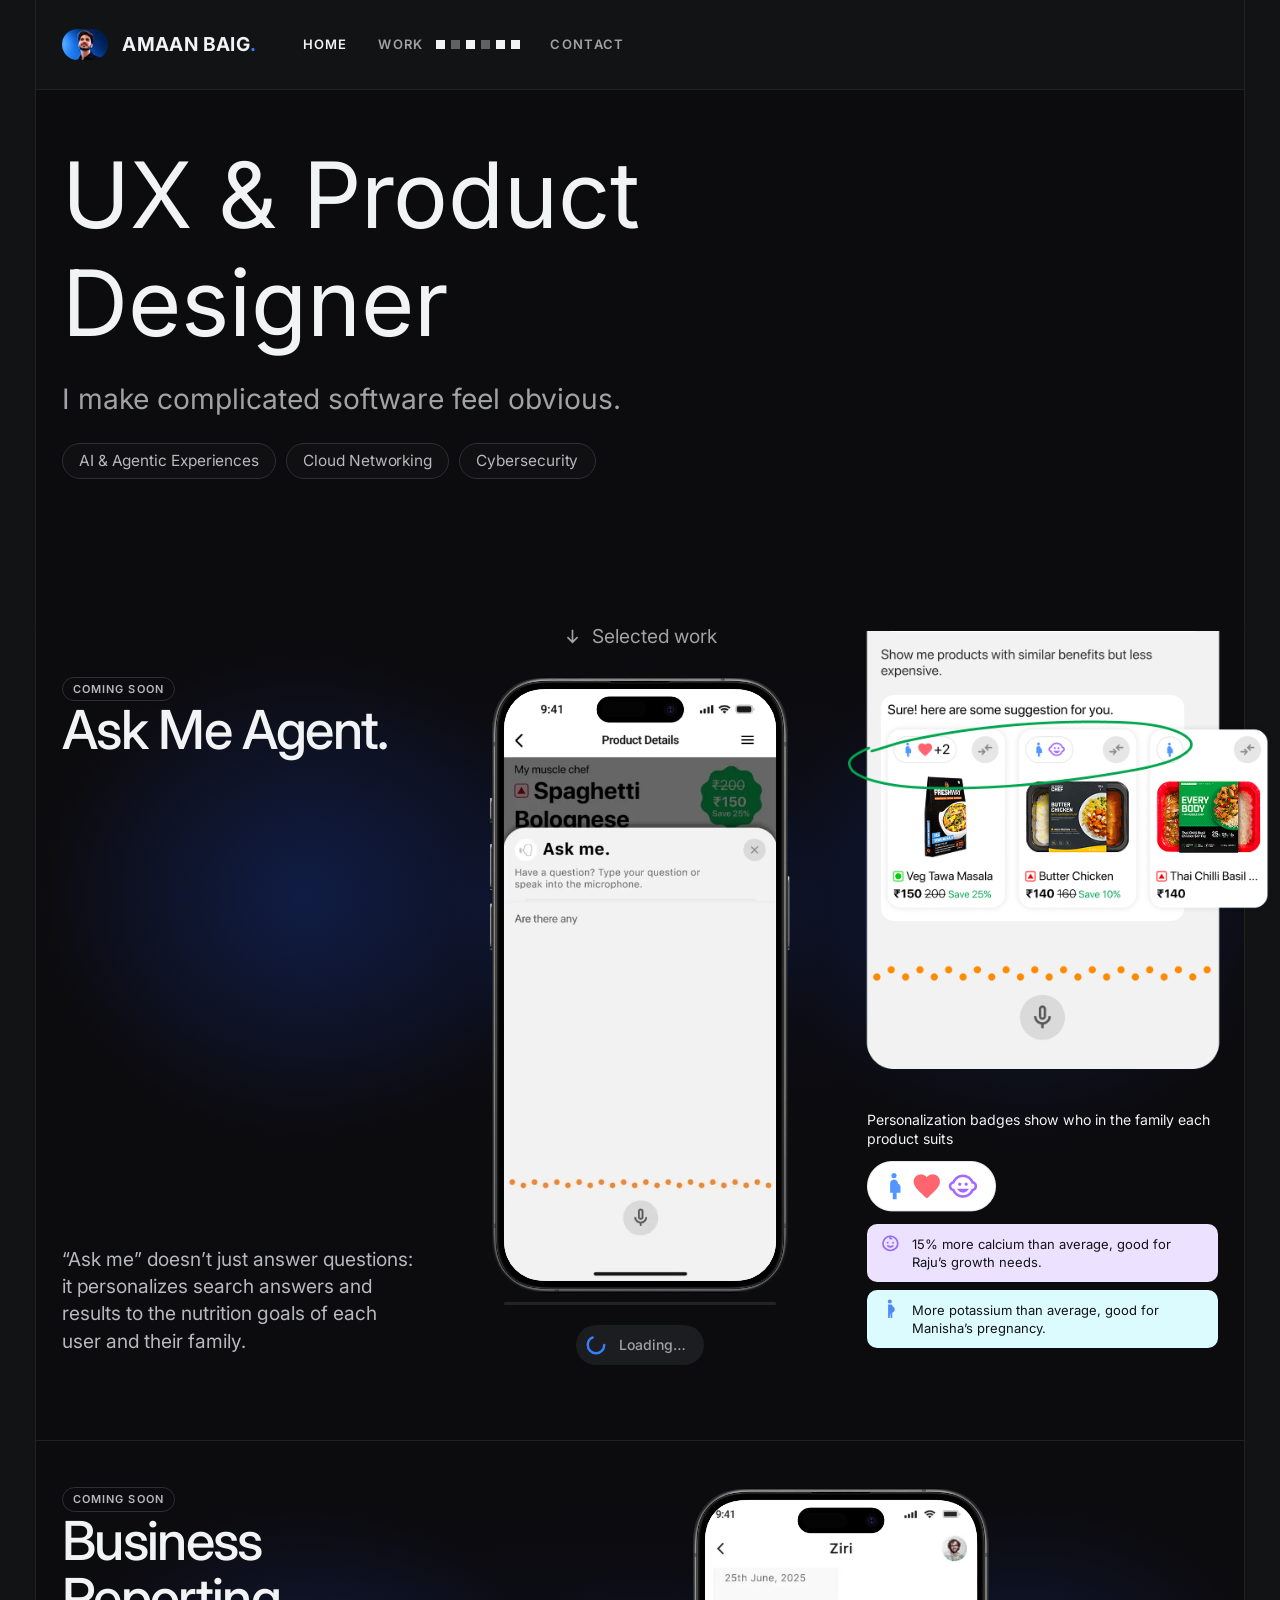
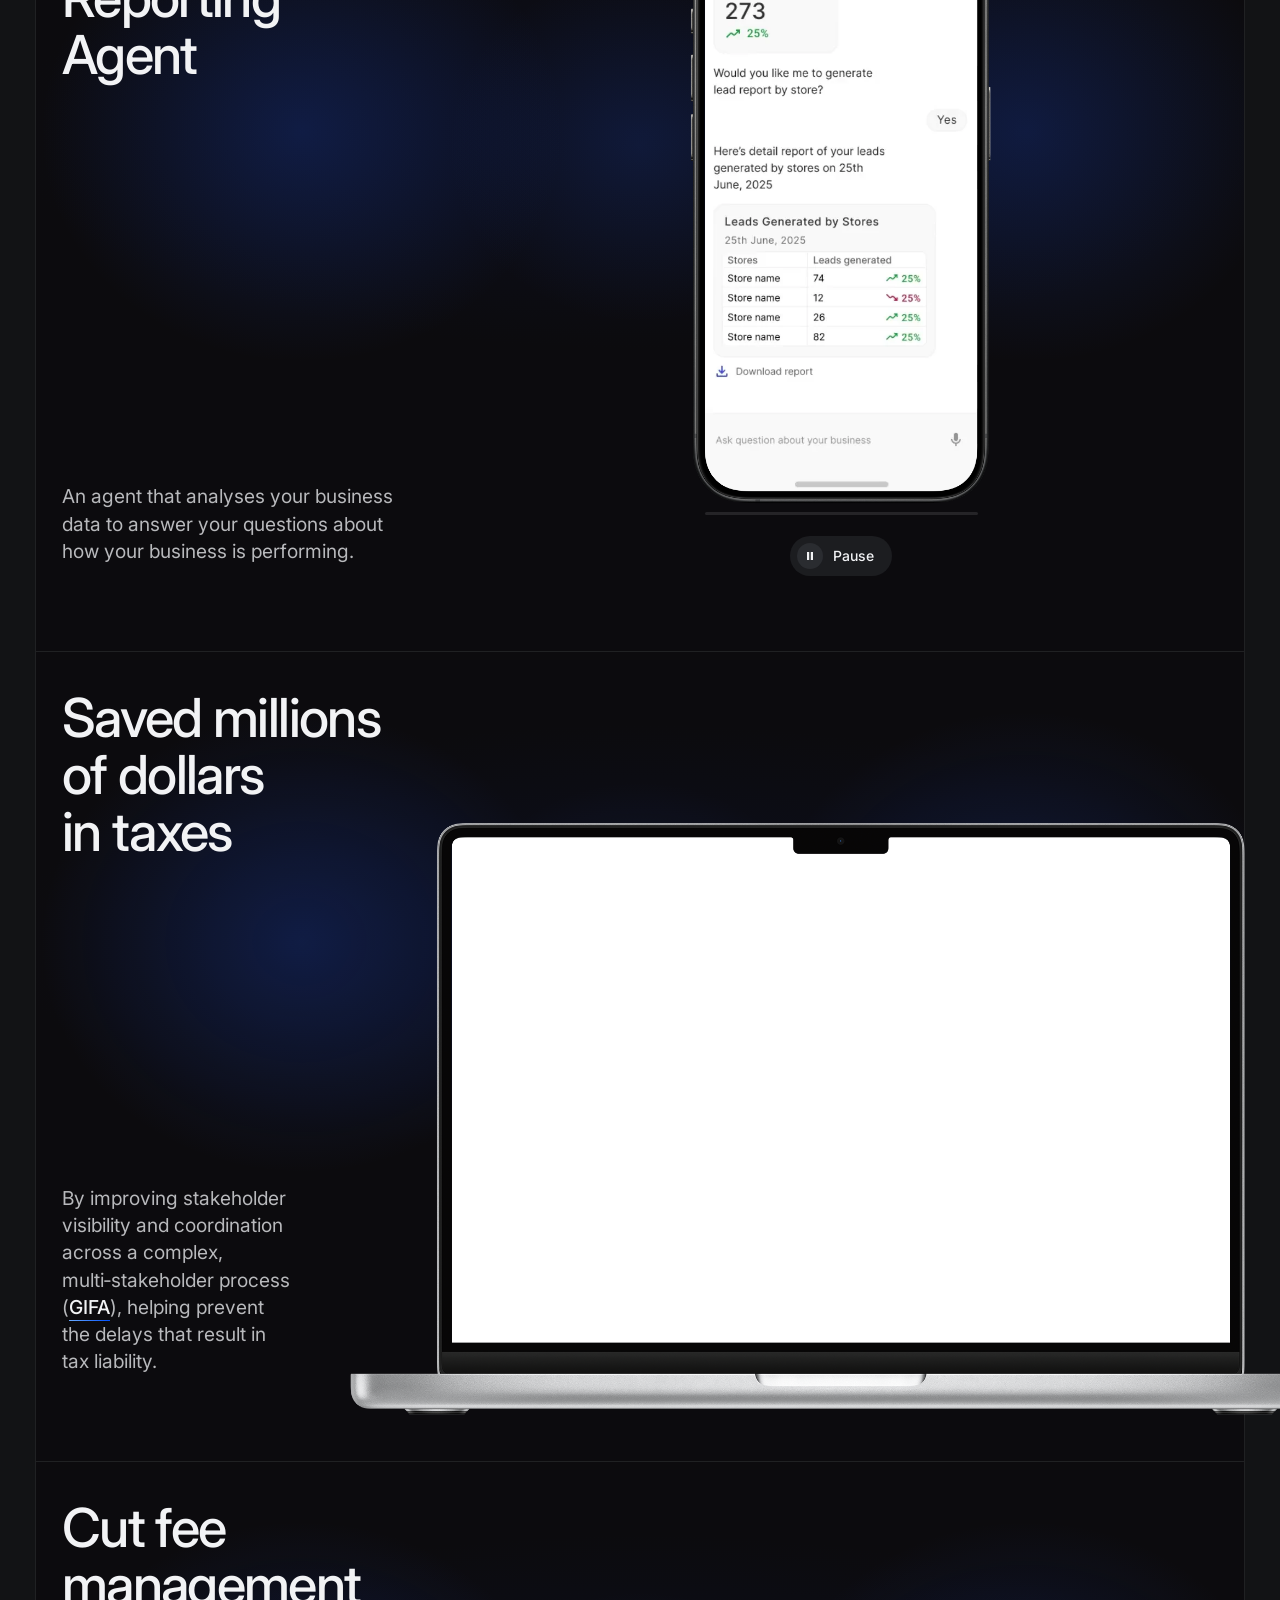
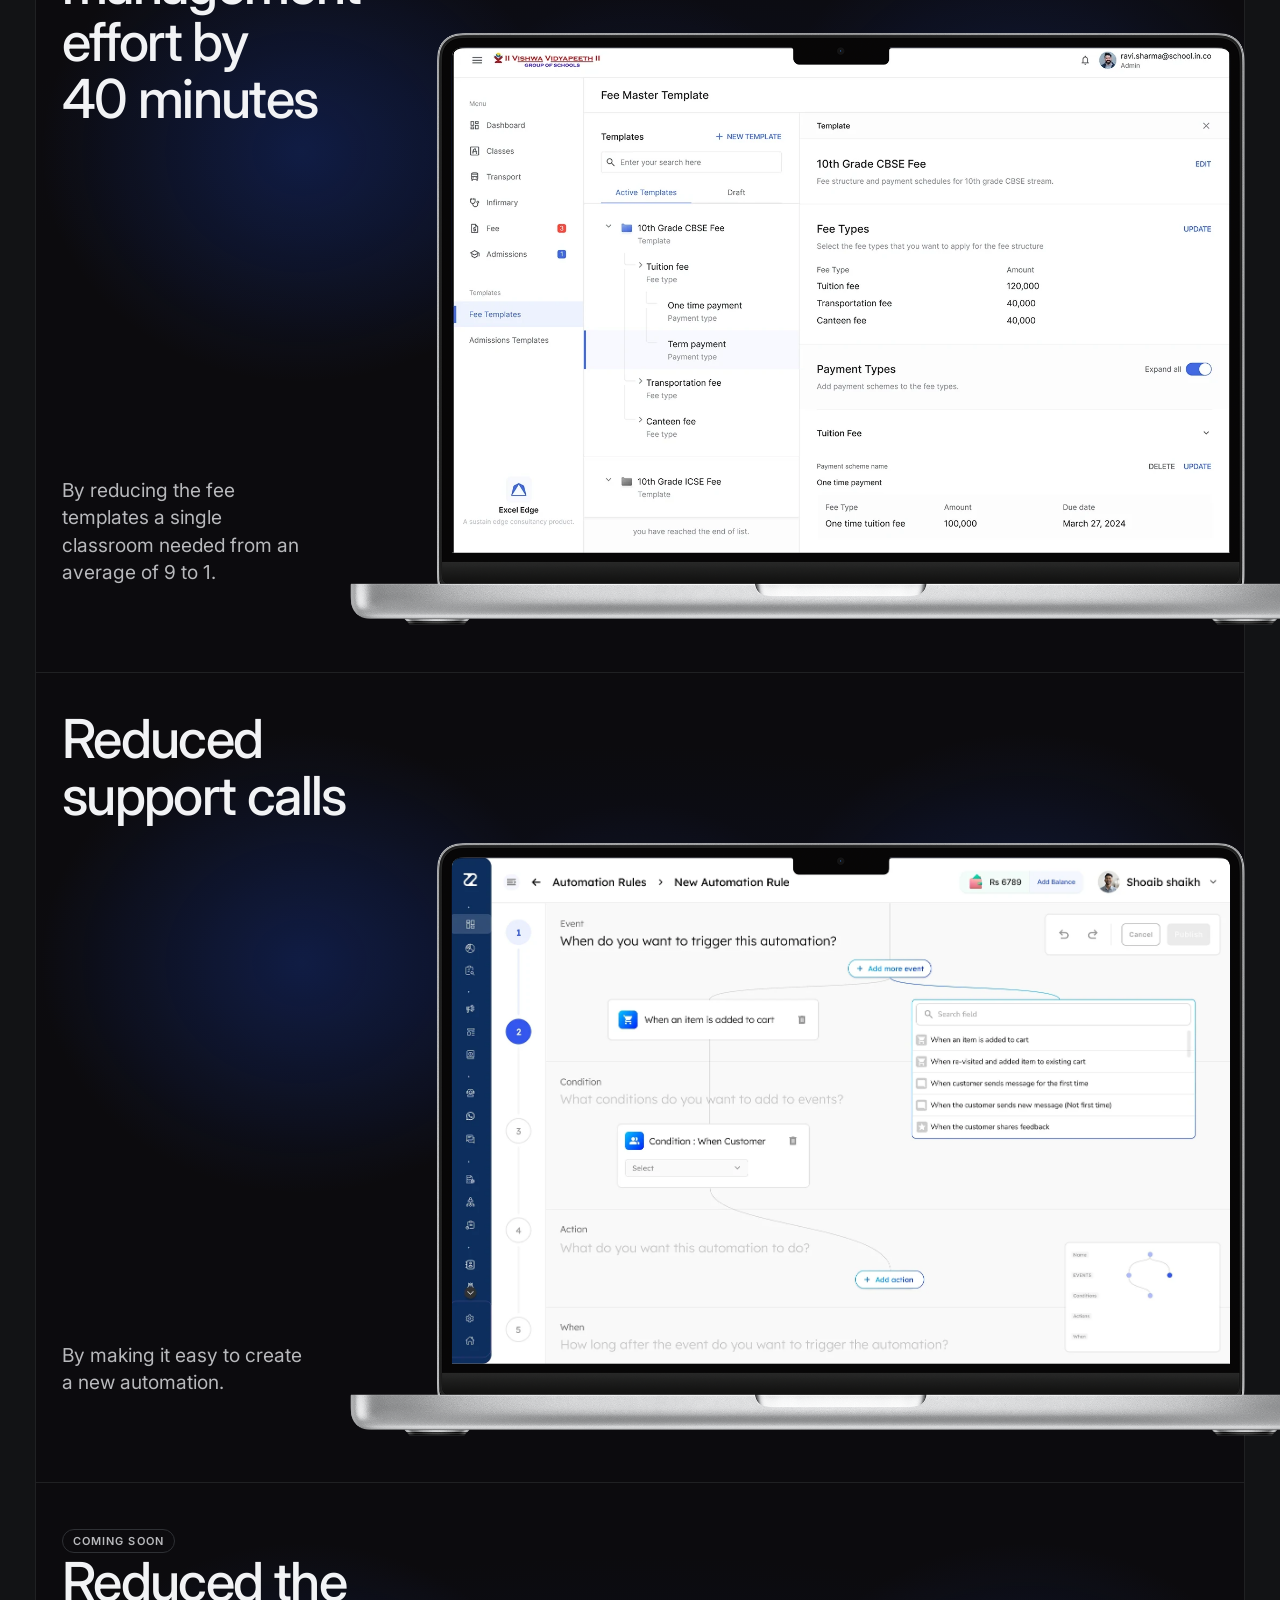
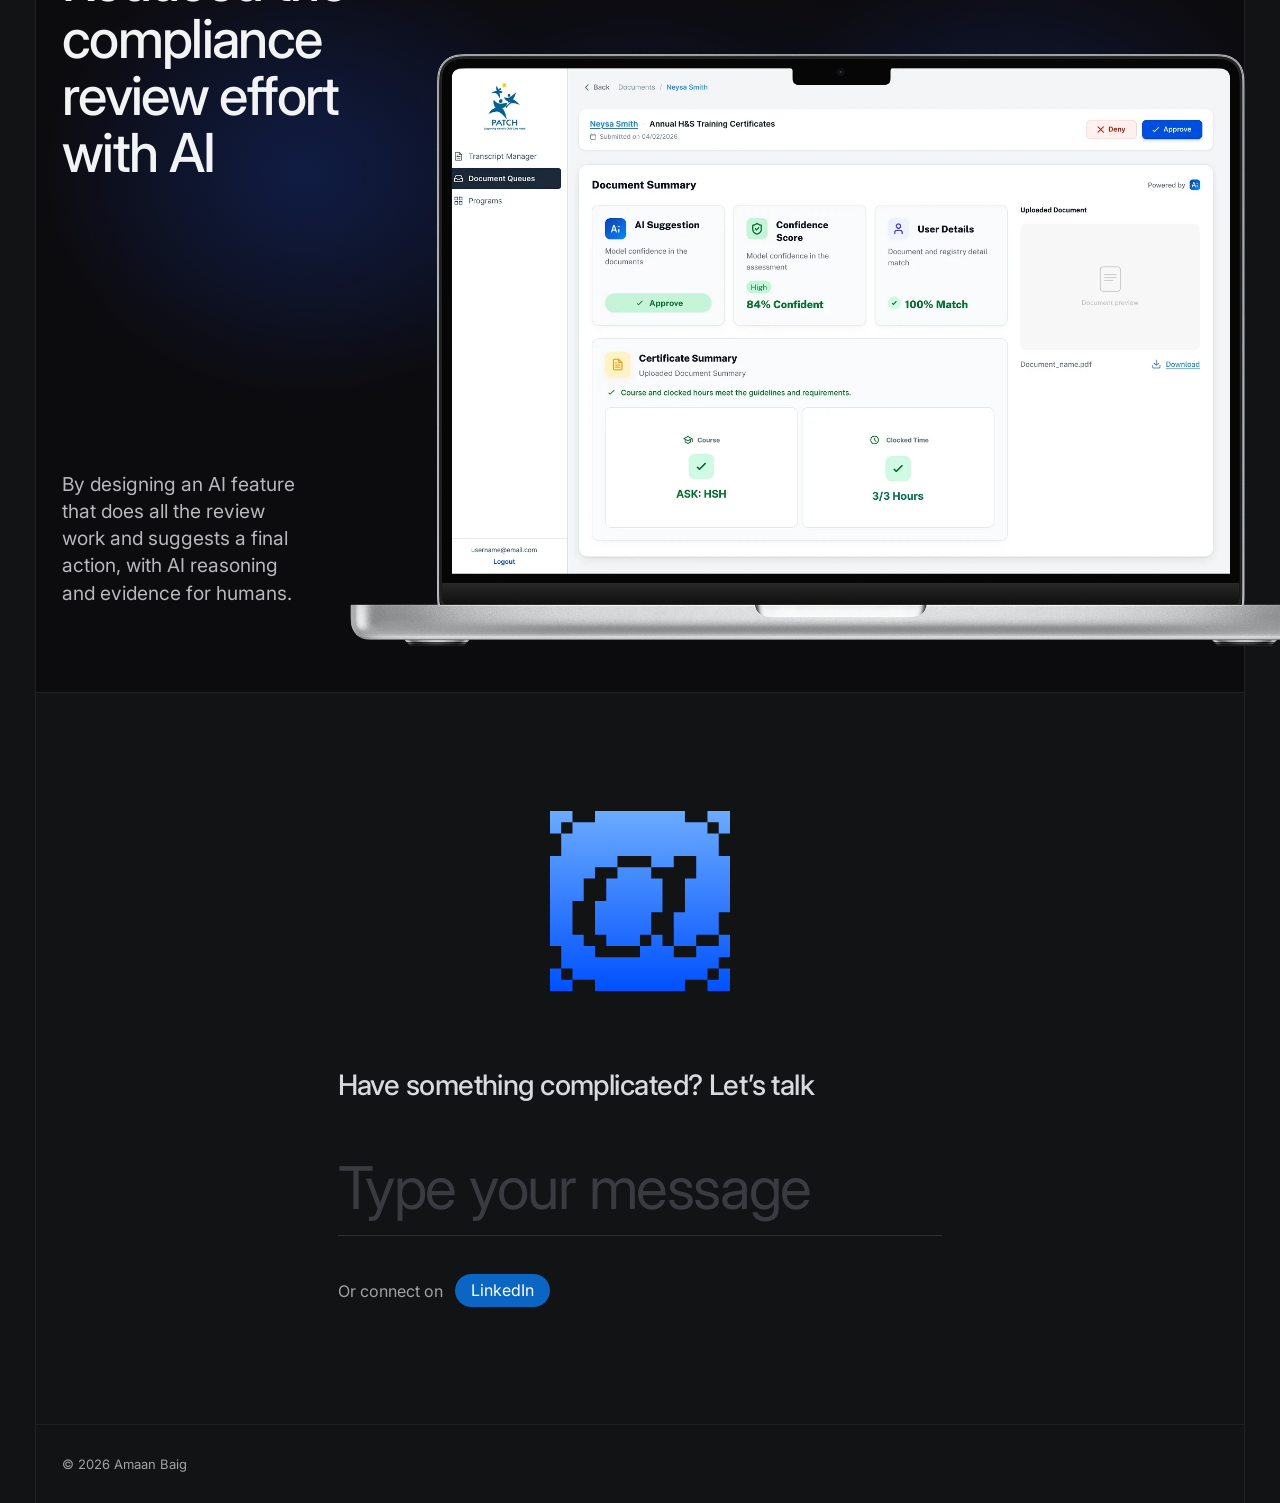
==== commit d6f7c95f: "Agents' videos: a progress bar between the phone and the button A thin track the phone's screen wide" ====
--- a/index.html
+++ b/index.html
@@ -24,10 +24,10 @@
   <link rel="preconnect" href="https://fonts.googleapis.com">
   <link rel="preconnect" href="https://fonts.gstatic.com" crossorigin>
   <link rel="stylesheet" href="https://fonts.googleapis.com/css2?family=Inter:ital,opsz,wght@0,14..32,100..900;1,14..32,100..900&display=swap">
-  <link rel="stylesheet" href="styles.css?v=r49">
-  <link rel="stylesheet" href="case-studies/case-study.css?v=r49">
-  <link rel="stylesheet" href="contact/contact.css?v=r49">
-  <link rel="stylesheet" href="home.css?v=r49">
+  <link rel="stylesheet" href="styles.css?v=r50">
+  <link rel="stylesheet" href="case-studies/case-study.css?v=r50">
+  <link rel="stylesheet" href="contact/contact.css?v=r50">
+  <link rel="stylesheet" href="home.css?v=r50">
 </head>
 <body>
   <header class="site-head">
@@ -183,9 +183,9 @@
       <footer class="contact-foot"><p>© 2026 Amaan Baig</p></footer>
     </section>
   </main>
-  <script src="contact/contact.js?v=r49" defer></script>
-  <script src="home.js?v=r49" defer></script>
-  <script src="site-menu.js?v=r49" defer></script>
-  <script src="work-menu.js?v=r49" defer></script>
+  <script src="contact/contact.js?v=r50" defer></script>
+  <script src="home.js?v=r50" defer></script>
+  <script src="site-menu.js?v=r50" defer></script>
+  <script src="work-menu.js?v=r50" defer></script>
 </body>
 </html>
--- a/home.css
+++ b/home.css
@@ -118,6 +118,16 @@
 @keyframes spin { to { transform: rotate(360deg); } }
 /* the control's row: the pill and, beside it, a round Restart of the same height */
 .cs-ctrl { position: relative; z-index: 3; display: flex; align-items: center; gap: 8px; align-self: center; }
+/* a video's progress, between the phone and its button (home.js): a thin track the phone's screen wide, its played part
+   in blue; it thickens and shows its handle under the pointer, held, or focused. Its tap area is 20px tall */
+.cs-seek { position: relative; z-index: 3; flex: none; align-self: center; height: 20px; display: flex; align-items: center; cursor: pointer; touch-action: none; outline: none; }
+.cs-seek i { position: relative; display: block; width: 100%; height: 3px; border-radius: 2px; background: rgba(255,255,255,.1); overflow: hidden; transition: height .2s var(--ease); }
+.cs-seek b { position: absolute; inset: 0; background: var(--accent-solid); transform: scaleX(0); transform-origin: left; border-radius: inherit; }
+.cs-seek::after { content: ''; position: absolute; top: 50%; left: var(--at, 0%); width: 12px; height: 12px; margin: -6px 0 0 -6px; border-radius: 50%; background: var(--text);
+  box-shadow: 0 1px 4px rgba(0,0,0,.4); transform: scale(0); transition: transform .2s var(--ease); pointer-events: none; }
+.cs-seek:hover i, .cs-seek.held i, .cs-seek:focus-visible i { height: 5px; }
+.cs-seek:hover::after, .cs-seek.held::after, .cs-seek:focus-visible::after { transform: scale(1); }
+.cs-seek:focus-visible { outline: 2px solid var(--text); outline-offset: 4px; border-radius: 4px; }
 .cs-restart { display: grid; place-items: center; width: 40px; height: 40px; padding: 0; border: 0; border-radius: 50%; background: #1C1D20;
   color: var(--text); cursor: pointer; transition: background .2s; }
 .cs-restart[hidden] { display: none; }
@@ -214,6 +224,8 @@
   .cs-mid { align-items: center; }
   .phone { width: calc(var(--ph) * 603 / 1132); margin: calc(var(--ph) * -29 / 1132) 0; }
   .cs-mid .cs-ctrl { margin-top: auto; }
+  .cs-mid .cs-seek { margin-top: auto; width: calc(var(--ph) * 501 / 1132); }
+  .cs-mid .cs-seek + .cs-ctrl { margin-top: 12px; }
   .cs-feat { flex: 1; min-height: 0; display: flex; flex-direction: column; align-items: flex-end; margin-top: calc(var(--py) * -1); container-type: size;
     --note: clamp(250px, calc(var(--u) * 19), 340px);
     --cw: max(160px, min(100cqw, (100cqh - var(--note)) * 418 / 521)); }
@@ -242,8 +254,8 @@
       radial-gradient(70% 38% at 50% 38%, rgba(12, 24, 70, .3), transparent 75%);
     transition: opacity .6s var(--ease); }
   .at-hero #work > .s-work:first-child::after { opacity: 0; }
-  #work > .s-work:first-child > :not(.cs-mid), #work > .s-work:first-child .cs-ctrl { transition: opacity .6s var(--ease); }
-  .at-hero #work > .s-work:first-child > :not(.cs-mid), .at-hero #work > .s-work:first-child .cs-ctrl { opacity: 0; pointer-events: none; }
+  #work > .s-work:first-child > :not(.cs-mid), #work > .s-work:first-child .cs-ctrl, #work > .s-work:first-child .cs-seek { transition: opacity .6s var(--ease); }
+  .at-hero #work > .s-work:first-child > :not(.cs-mid), .at-hero #work > .s-work:first-child .cs-ctrl, .at-hero #work > .s-work:first-child .cs-seek { opacity: 0; pointer-events: none; }
 }
 
 /* ---------- phones: no stepping; the sections stack and scroll freely ---------- */
@@ -267,6 +279,8 @@
   .cs-mid { display: flex; flex-direction: column; align-items: center; padding: 28px var(--pad) 40px; }
   .phone { width: min(62%, 300px); }
   .cs-mid .cs-ctrl { margin-top: 16px; }
+  .cs-mid .cs-seek { margin-top: 14px; width: calc(min(62%, 300px) * 501 / 603); }
+  .cs-mid .cs-seek + .cs-ctrl { margin-top: 10px; }
   .cs-right { display: none; }
   .s-contact { min-height: calc(100svh - var(--head)); }
 }
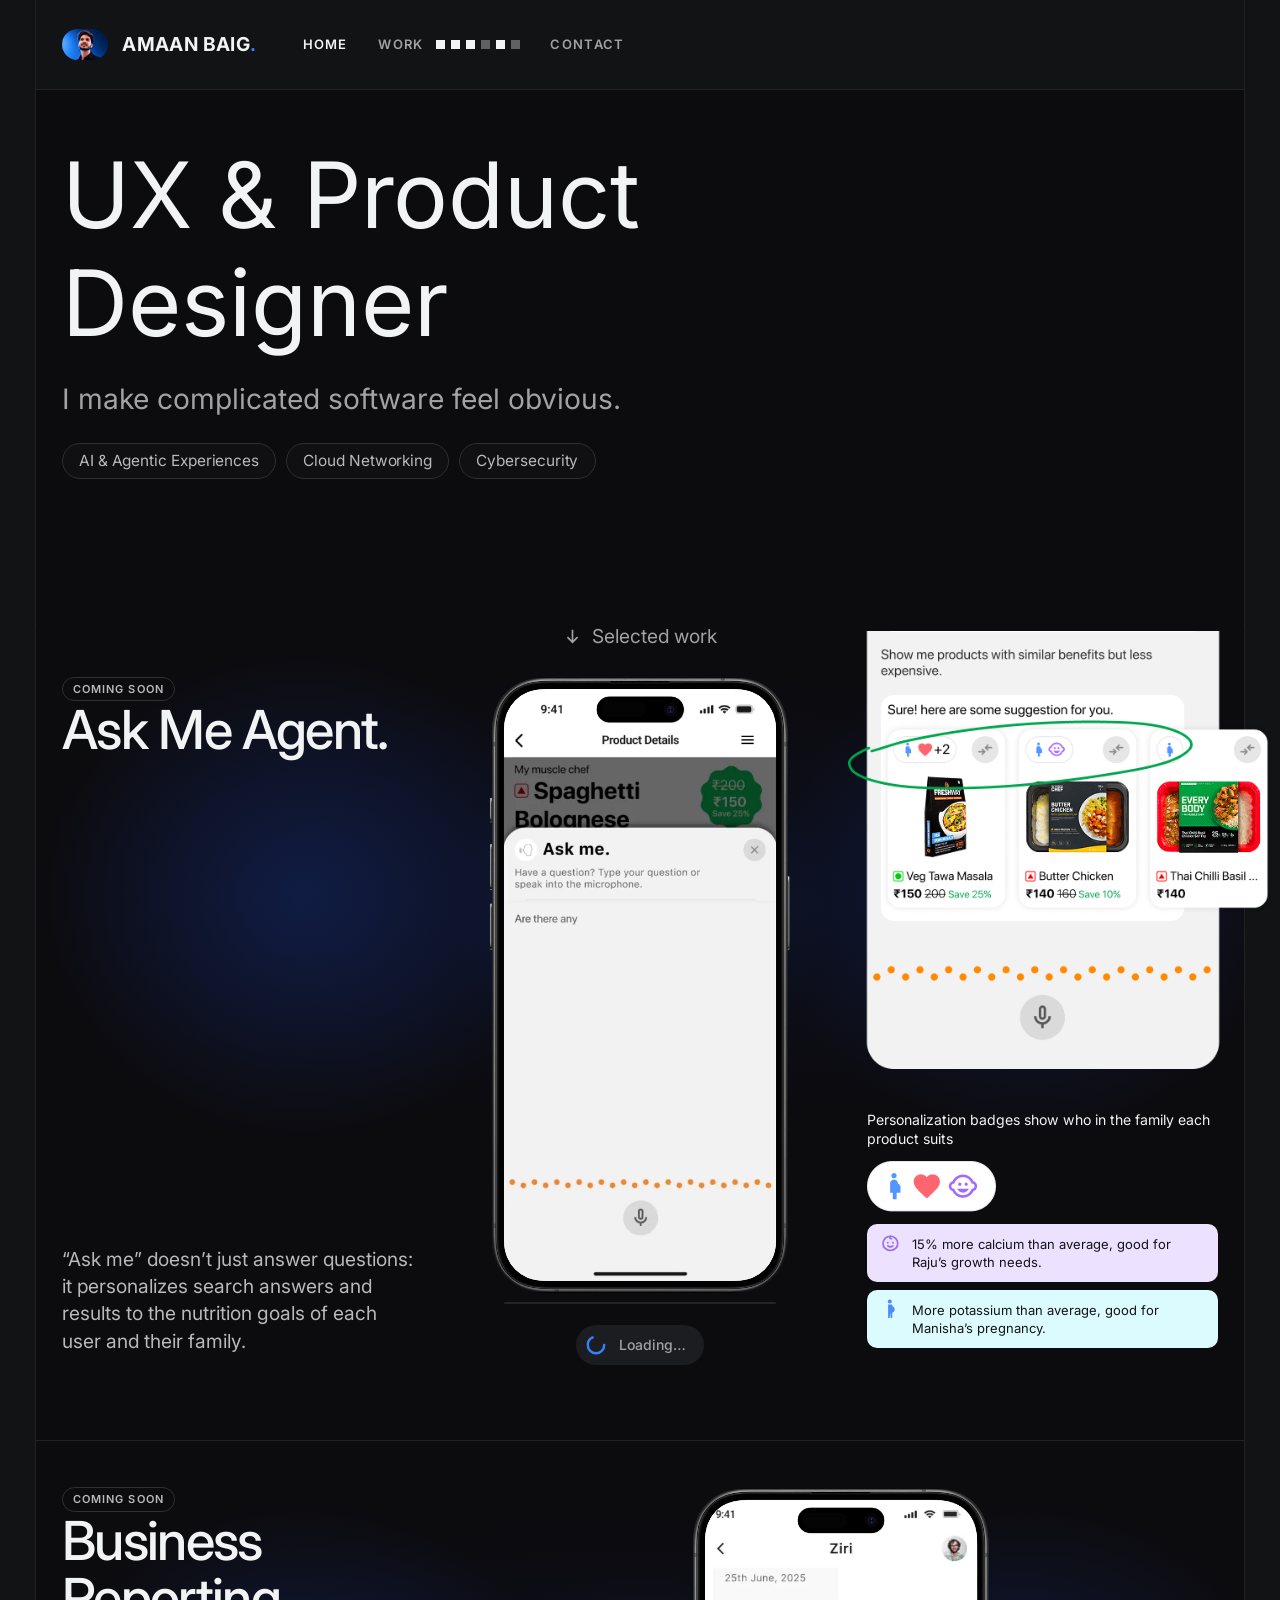
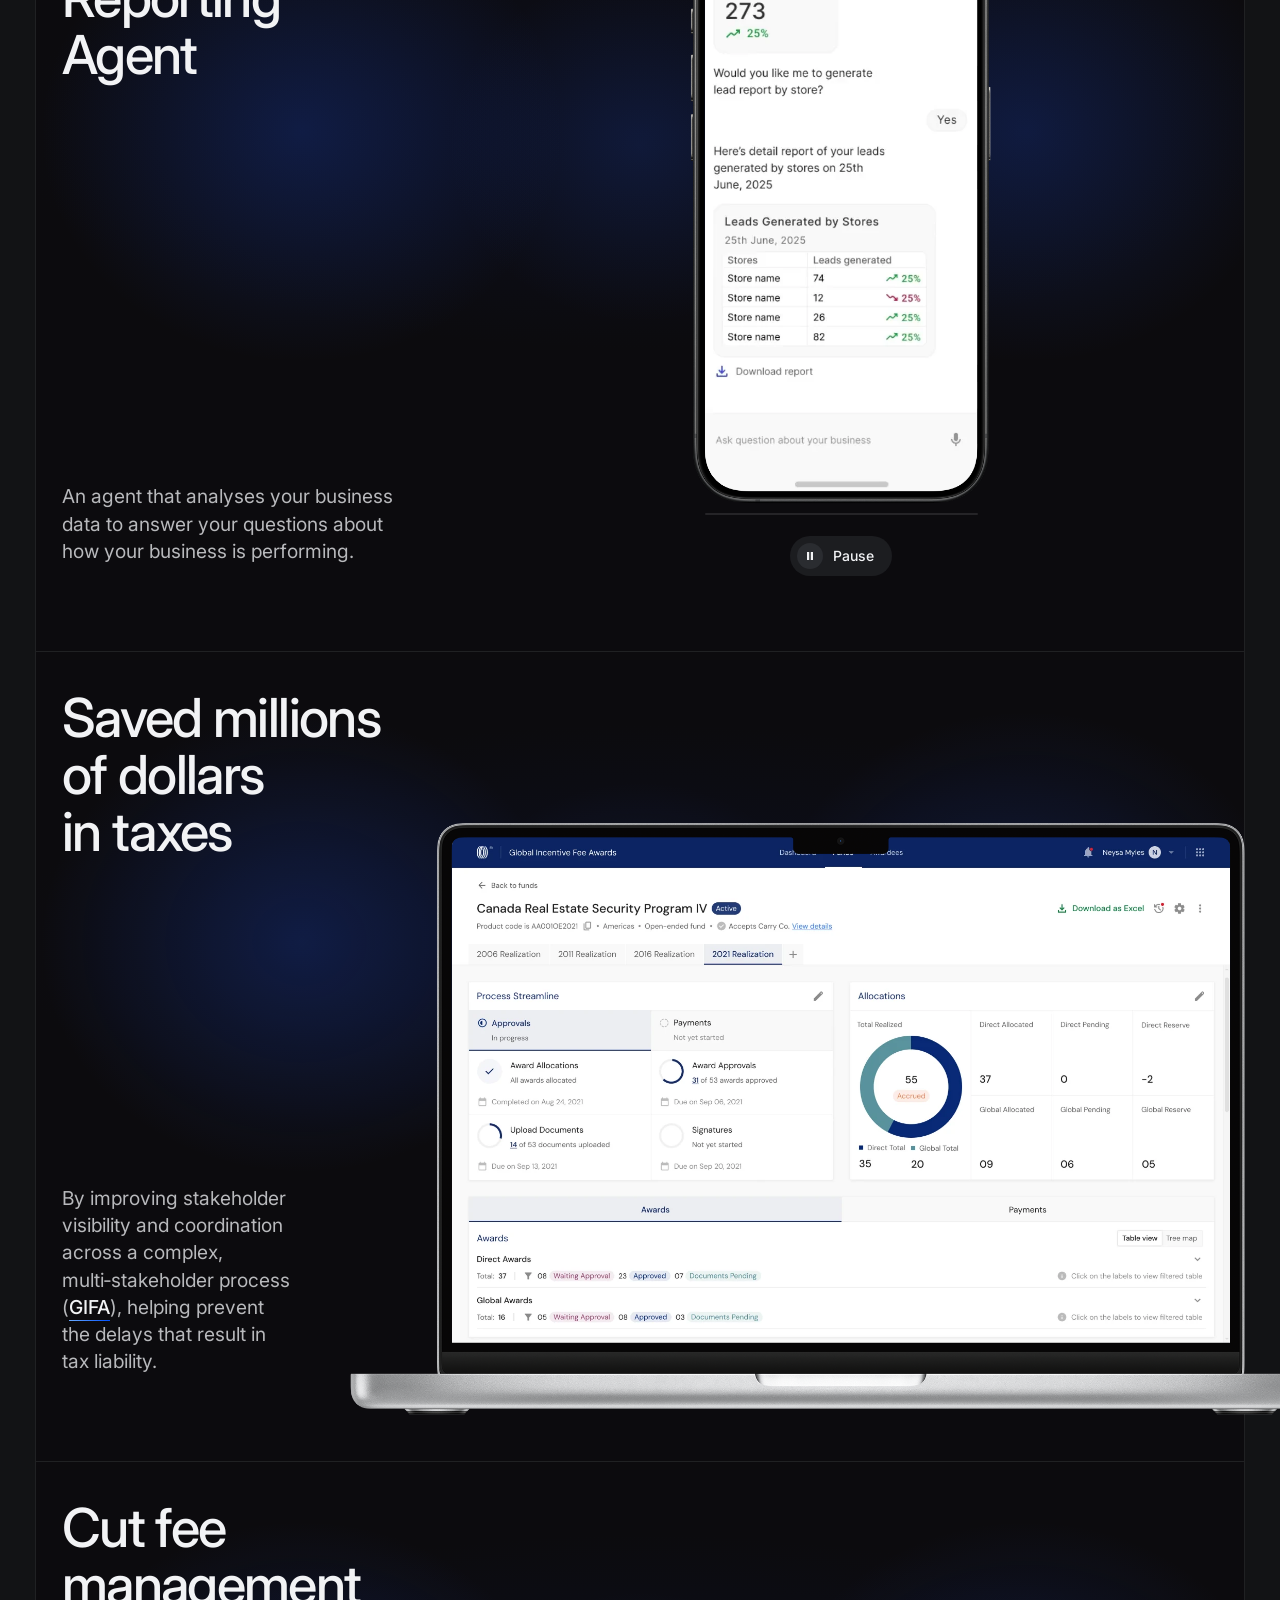
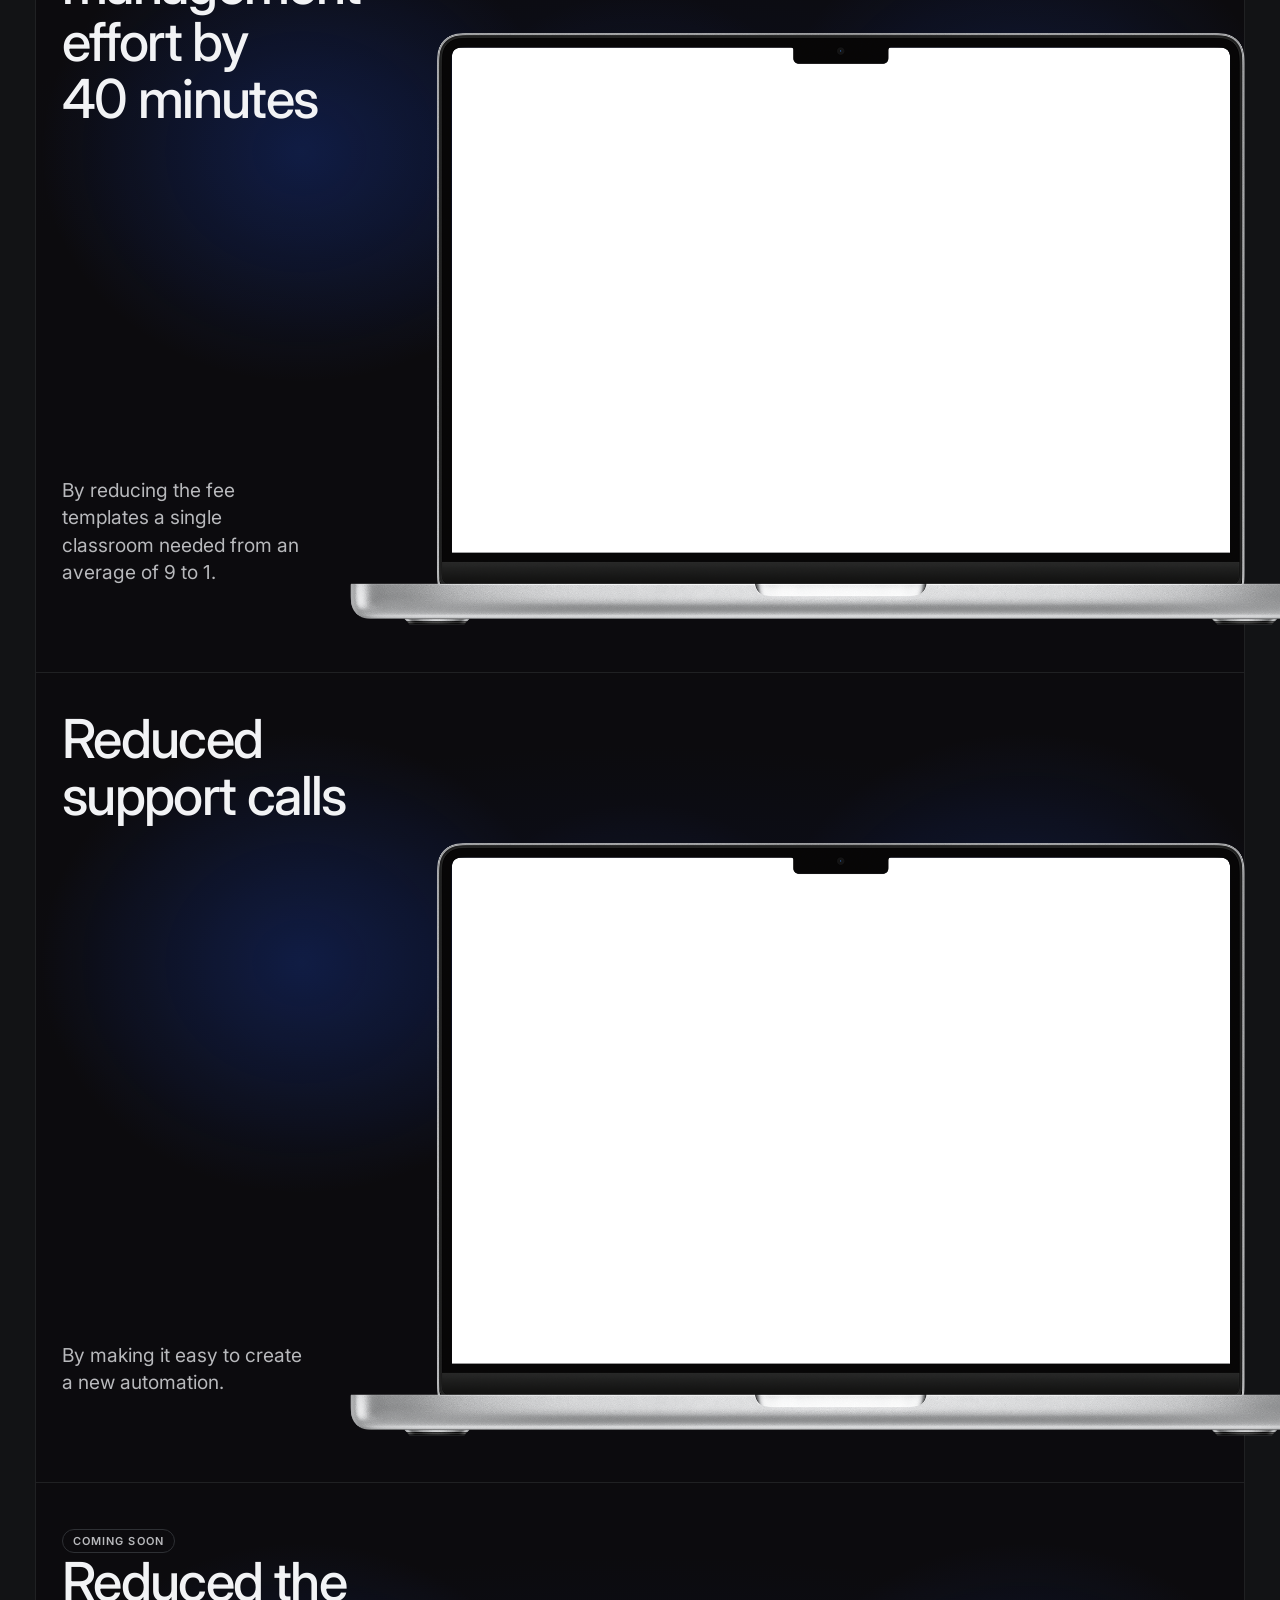
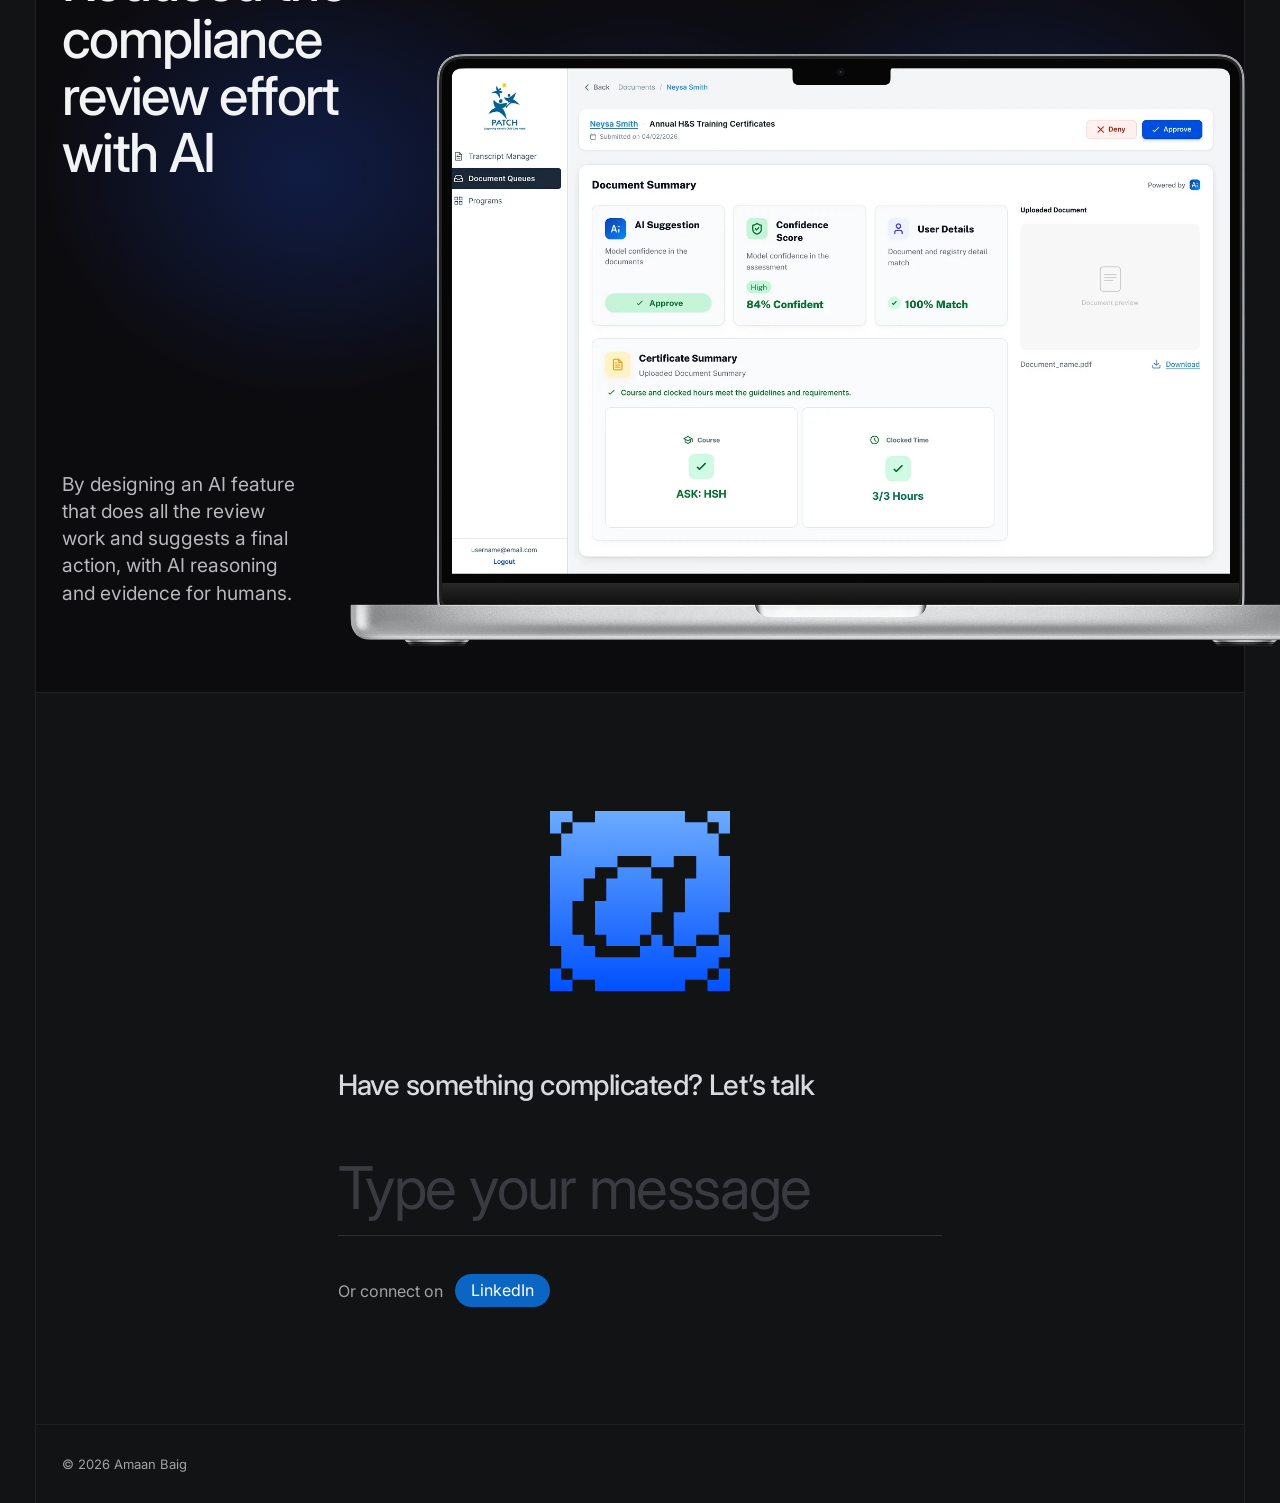
==== commit ac48620b: "Video progress bar: 2px, fully rounded, the brand gradient, no handle The track is 2px and fully rou" ====
--- a/index.html
+++ b/index.html
@@ -24,10 +24,10 @@
   <link rel="preconnect" href="https://fonts.googleapis.com">
   <link rel="preconnect" href="https://fonts.gstatic.com" crossorigin>
   <link rel="stylesheet" href="https://fonts.googleapis.com/css2?family=Inter:ital,opsz,wght@0,14..32,100..900;1,14..32,100..900&display=swap">
-  <link rel="stylesheet" href="styles.css?v=r50">
-  <link rel="stylesheet" href="case-studies/case-study.css?v=r50">
-  <link rel="stylesheet" href="contact/contact.css?v=r50">
-  <link rel="stylesheet" href="home.css?v=r50">
+  <link rel="stylesheet" href="styles.css?v=r51">
+  <link rel="stylesheet" href="case-studies/case-study.css?v=r51">
+  <link rel="stylesheet" href="contact/contact.css?v=r51">
+  <link rel="stylesheet" href="home.css?v=r51">
 </head>
 <body>
   <header class="site-head">
@@ -183,9 +183,9 @@
       <footer class="contact-foot"><p>© 2026 Amaan Baig</p></footer>
     </section>
   </main>
-  <script src="contact/contact.js?v=r50" defer></script>
-  <script src="home.js?v=r50" defer></script>
-  <script src="site-menu.js?v=r50" defer></script>
-  <script src="work-menu.js?v=r50" defer></script>
+  <script src="contact/contact.js?v=r51" defer></script>
+  <script src="home.js?v=r51" defer></script>
+  <script src="site-menu.js?v=r51" defer></script>
+  <script src="work-menu.js?v=r51" defer></script>
 </body>
 </html>
--- a/home.css
+++ b/home.css
@@ -118,15 +118,11 @@
 @keyframes spin { to { transform: rotate(360deg); } }
 /* the control's row: the pill and, beside it, a round Restart of the same height */
 .cs-ctrl { position: relative; z-index: 3; display: flex; align-items: center; gap: 8px; align-self: center; }
-/* a video's progress, between the phone and its button (home.js): a thin track the phone's screen wide, its played part
-   in blue; it thickens and shows its handle under the pointer, held, or focused. Its tap area is 20px tall */
+/* a video's progress, between the phone and its button (home.js): a 2px track the phone's screen wide, fully rounded,
+   its played part in the brand gradient (run along it, light to deep); no handle. Its tap area is 20px tall */
 .cs-seek { position: relative; z-index: 3; flex: none; align-self: center; height: 20px; display: flex; align-items: center; cursor: pointer; touch-action: none; outline: none; }
-.cs-seek i { position: relative; display: block; width: 100%; height: 3px; border-radius: 2px; background: rgba(255,255,255,.1); overflow: hidden; transition: height .2s var(--ease); }
-.cs-seek b { position: absolute; inset: 0; background: var(--accent-solid); transform: scaleX(0); transform-origin: left; border-radius: inherit; }
-.cs-seek::after { content: ''; position: absolute; top: 50%; left: var(--at, 0%); width: 12px; height: 12px; margin: -6px 0 0 -6px; border-radius: 50%; background: var(--text);
-  box-shadow: 0 1px 4px rgba(0,0,0,.4); transform: scale(0); transition: transform .2s var(--ease); pointer-events: none; }
-.cs-seek:hover i, .cs-seek.held i, .cs-seek:focus-visible i { height: 5px; }
-.cs-seek:hover::after, .cs-seek.held::after, .cs-seek:focus-visible::after { transform: scale(1); }
+.cs-seek i { position: relative; display: block; width: 100%; height: 2px; border-radius: 999px; background: rgba(255,255,255,.1); overflow: hidden; }
+.cs-seek b { position: absolute; left: 0; top: 0; bottom: 0; width: var(--at, 0%); border-radius: 999px; background: linear-gradient(90deg, #6BABFF 0%, #0051FF 100%); }
 .cs-seek:focus-visible { outline: 2px solid var(--text); outline-offset: 4px; border-radius: 4px; }
 .cs-restart { display: grid; place-items: center; width: 40px; height: 40px; padding: 0; border: 0; border-radius: 50%; background: #1C1D20;
   color: var(--text); cursor: pointer; transition: background .2s; }
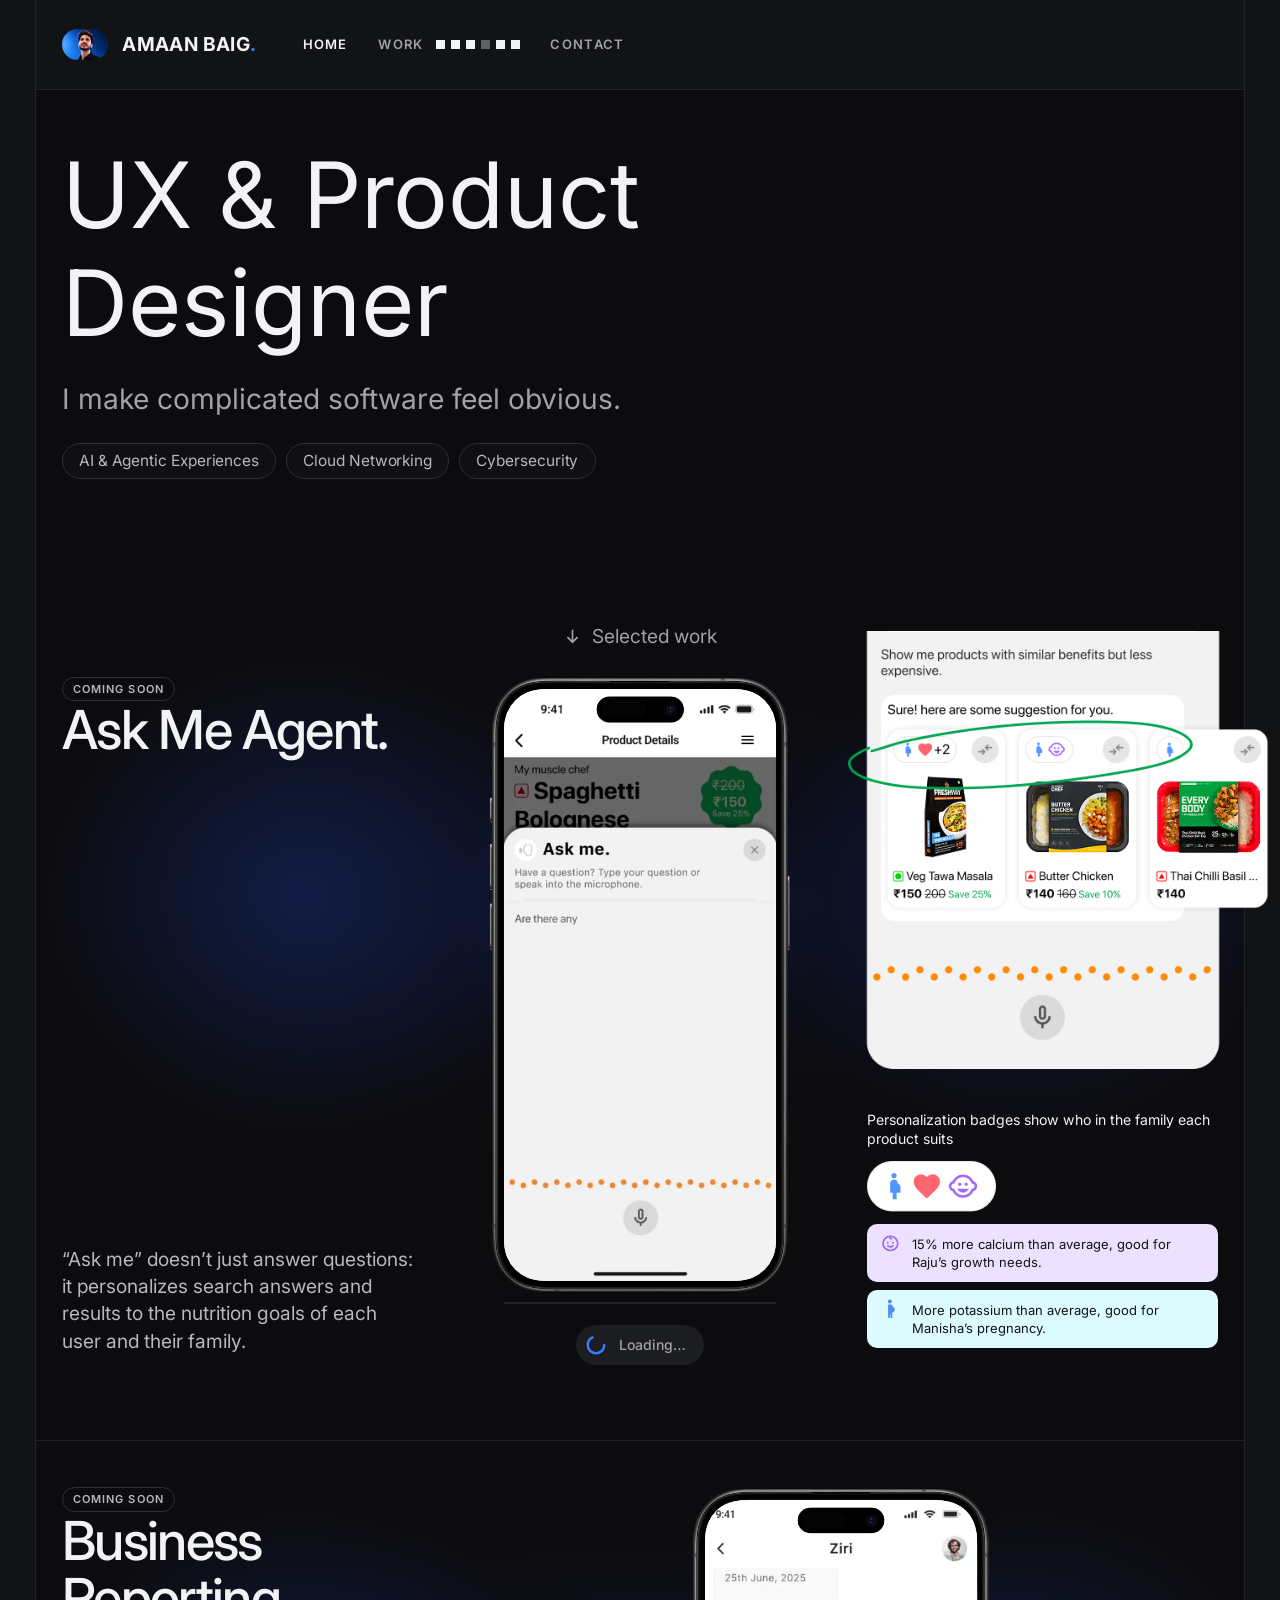
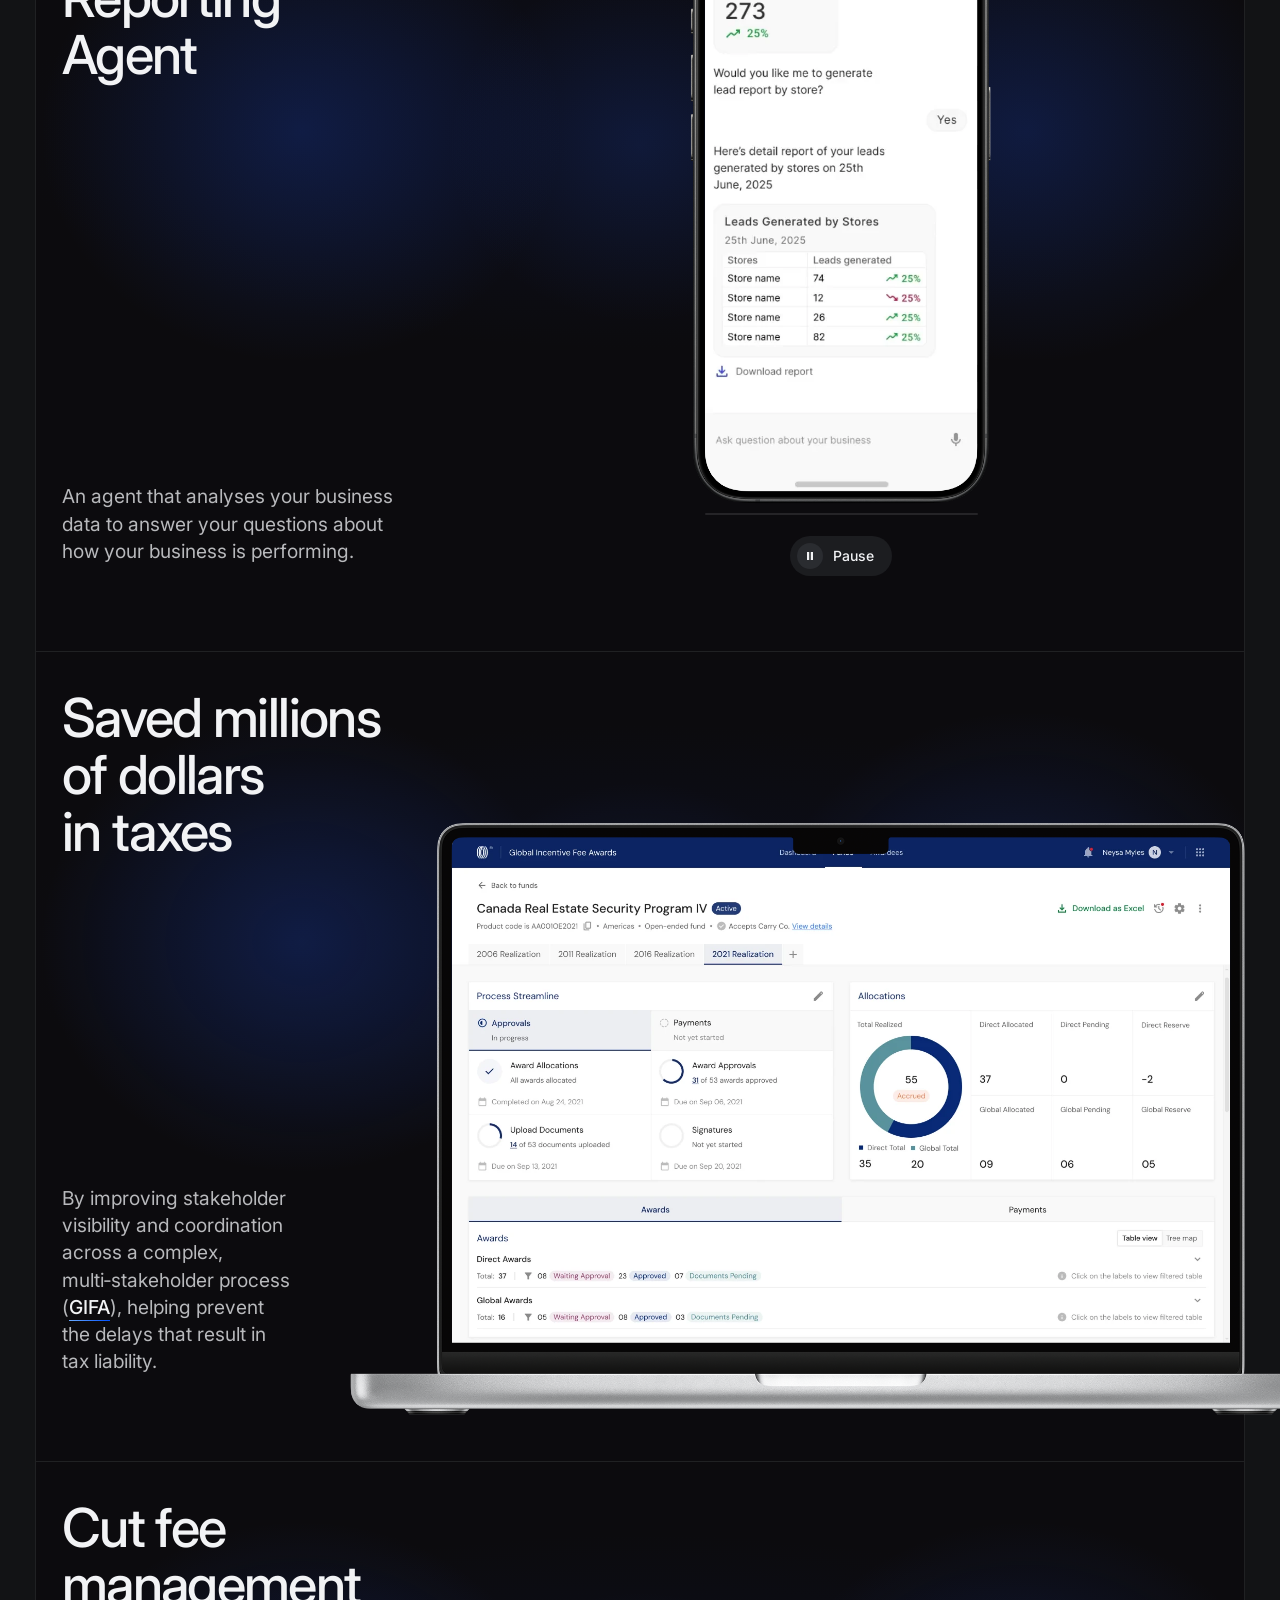
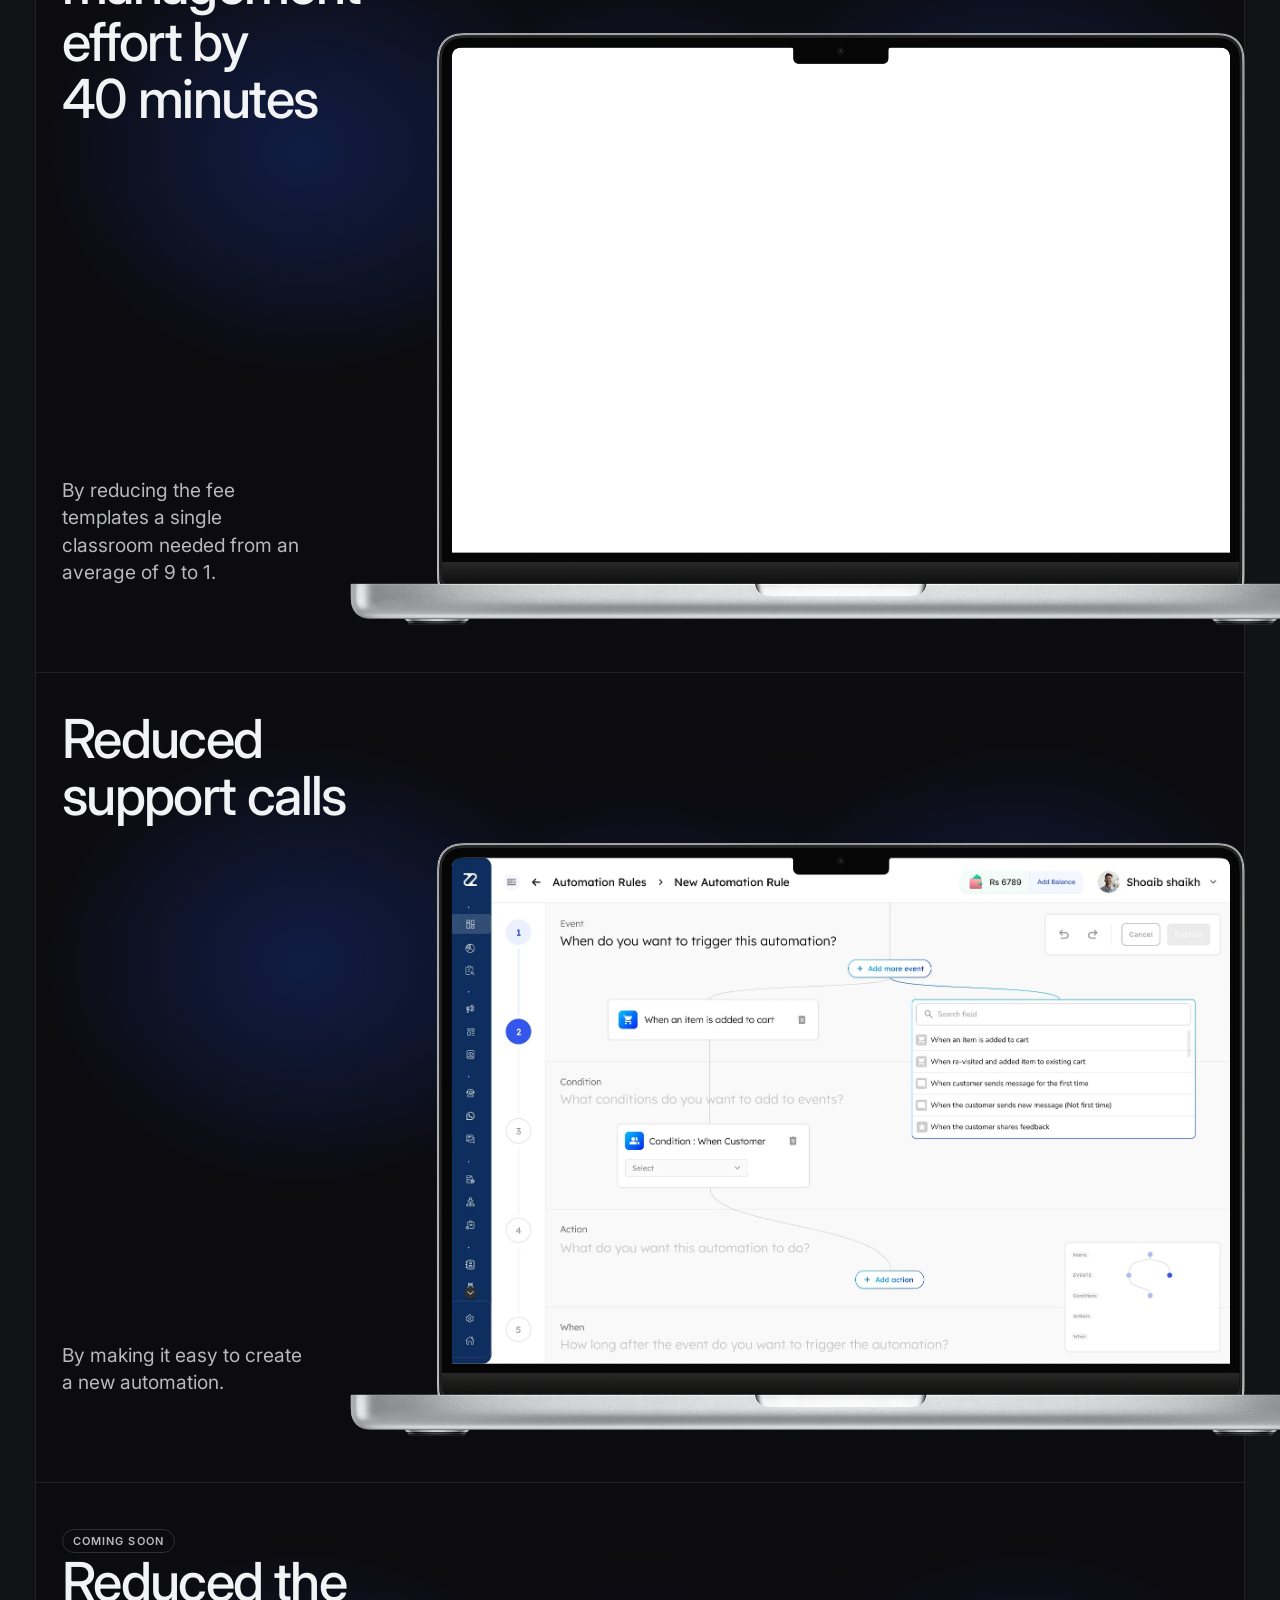
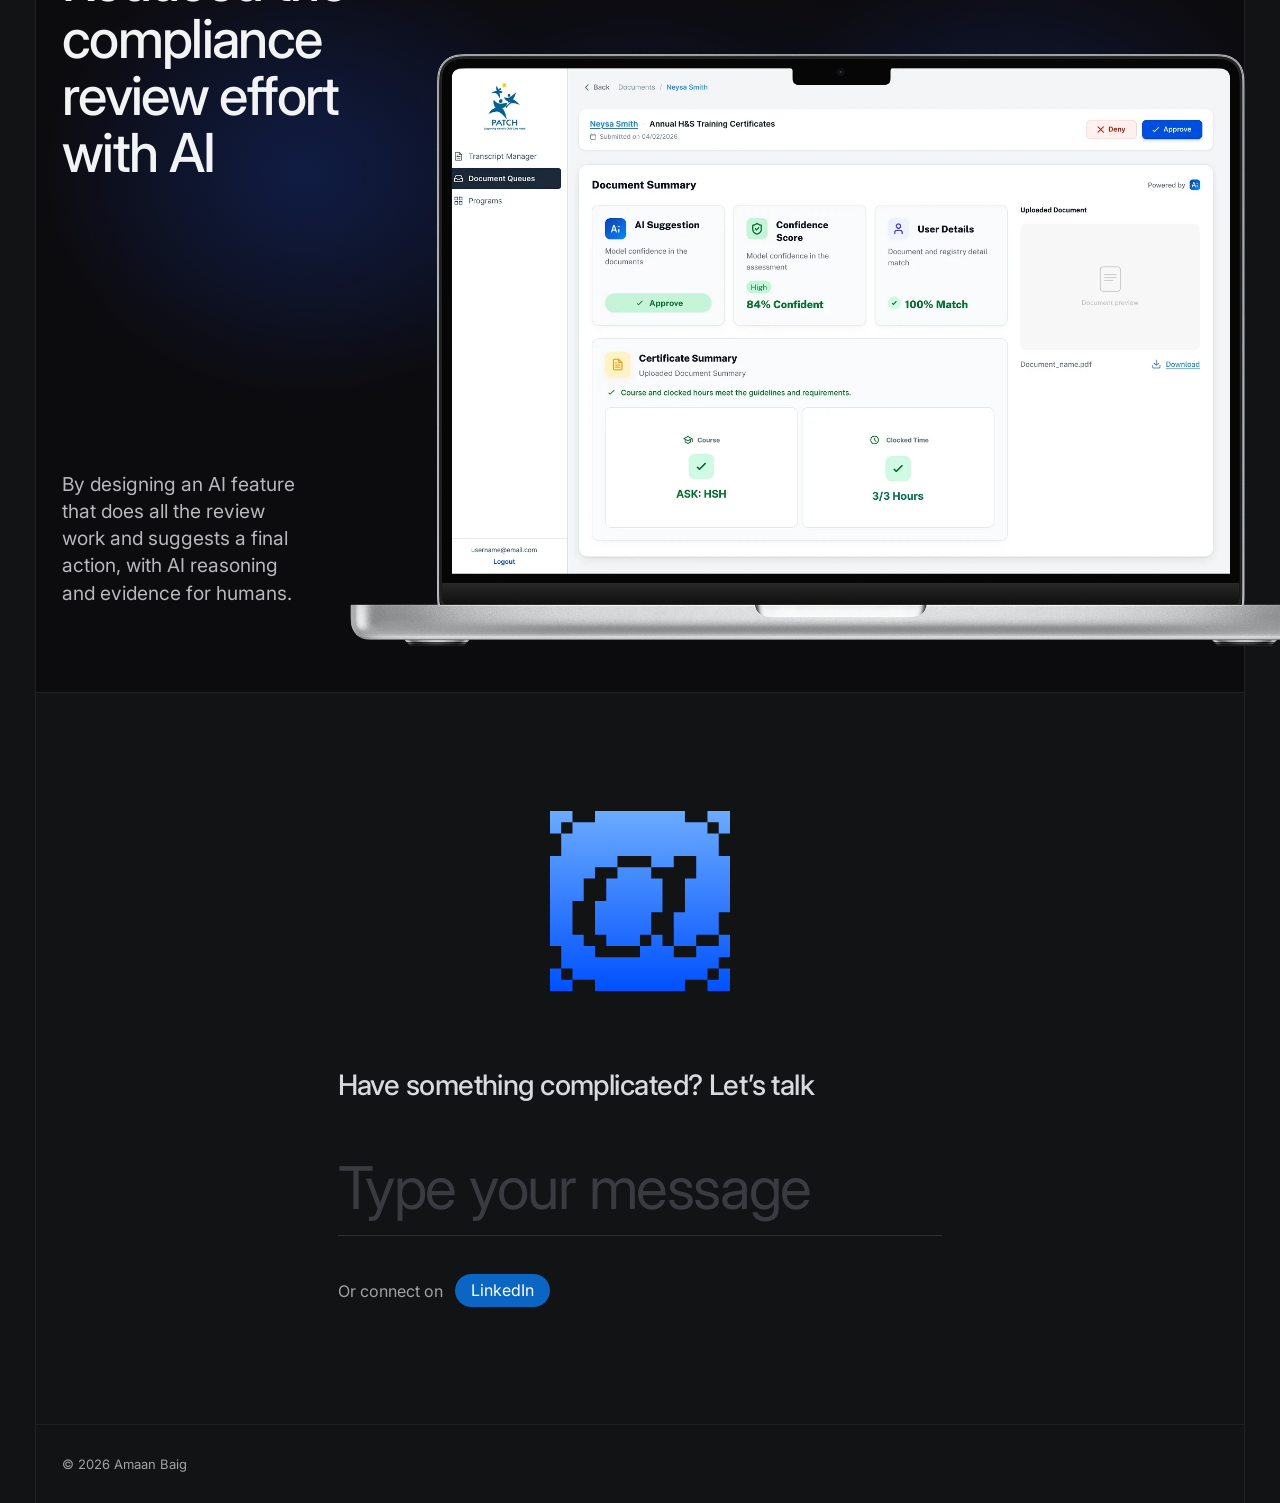
==== commit 9c581340: "Phones: each case study's device sits with its own copy The laptop stood on the section's rule with " ====
--- a/index.html
+++ b/index.html
@@ -24,10 +24,10 @@
   <link rel="preconnect" href="https://fonts.googleapis.com">
   <link rel="preconnect" href="https://fonts.gstatic.com" crossorigin>
   <link rel="stylesheet" href="https://fonts.googleapis.com/css2?family=Inter:ital,opsz,wght@0,14..32,100..900;1,14..32,100..900&display=swap">
-  <link rel="stylesheet" href="styles.css?v=r51">
-  <link rel="stylesheet" href="case-studies/case-study.css?v=r51">
-  <link rel="stylesheet" href="contact/contact.css?v=r51">
-  <link rel="stylesheet" href="home.css?v=r51">
+  <link rel="stylesheet" href="styles.css?v=r52">
+  <link rel="stylesheet" href="case-studies/case-study.css?v=r52">
+  <link rel="stylesheet" href="contact/contact.css?v=r52">
+  <link rel="stylesheet" href="home.css?v=r52">
 </head>
 <body>
   <header class="site-head">
@@ -183,9 +183,9 @@
       <footer class="contact-foot"><p>© 2026 Amaan Baig</p></footer>
     </section>
   </main>
-  <script src="contact/contact.js?v=r51" defer></script>
-  <script src="home.js?v=r51" defer></script>
-  <script src="site-menu.js?v=r51" defer></script>
-  <script src="work-menu.js?v=r51" defer></script>
+  <script src="contact/contact.js?v=r52" defer></script>
+  <script src="home.js?v=r52" defer></script>
+  <script src="site-menu.js?v=r52" defer></script>
+  <script src="work-menu.js?v=r52" defer></script>
 </body>
 </html>
--- a/home.css
+++ b/home.css
@@ -266,13 +266,14 @@
   .hero-title { font-size: clamp(44px, 12vw, 64px); }
   /* the copy, then the device: the laptop standing on the panel's bottom edge, the phone with its control under it;
      Ask Me Agent's close-ups stay on wide windows */
-  .s-work { --py: 28px; --t-work: clamp(28px, 8vw, 36px); padding-top: var(--py); }
+  /* spacing tells which device is whose: 24px from a case study's copy to its device, 64px of air under the device,
+     then the rule and 48px down to the next headline */
+  .s-work { --py: 48px; --t-work: clamp(28px, 8vw, 36px); padding-top: var(--py); padding-bottom: 64px; }
   .cs-left { padding: 0 var(--pad); }
   .cs-desc { margin-top: 16px; }
-  .cs-stage { margin-top: 28px; padding: 0 var(--pad); }
-  .laptop { margin-bottom: calc(-9 / 1885 * 100%); }
+  .cs-stage { margin-top: 24px; padding: 0 var(--pad); }
   .cs-left .cs-ctrl { margin-top: 20px; }
-  .cs-mid { display: flex; flex-direction: column; align-items: center; padding: 28px var(--pad) 40px; }
+  .cs-mid { display: flex; flex-direction: column; align-items: center; padding: 24px var(--pad) 0; }
   .phone { width: min(62%, 300px); }
   .cs-mid .cs-ctrl { margin-top: 16px; }
   .cs-mid .cs-seek { margin-top: 14px; width: calc(min(62%, 300px) * 501 / 603); }
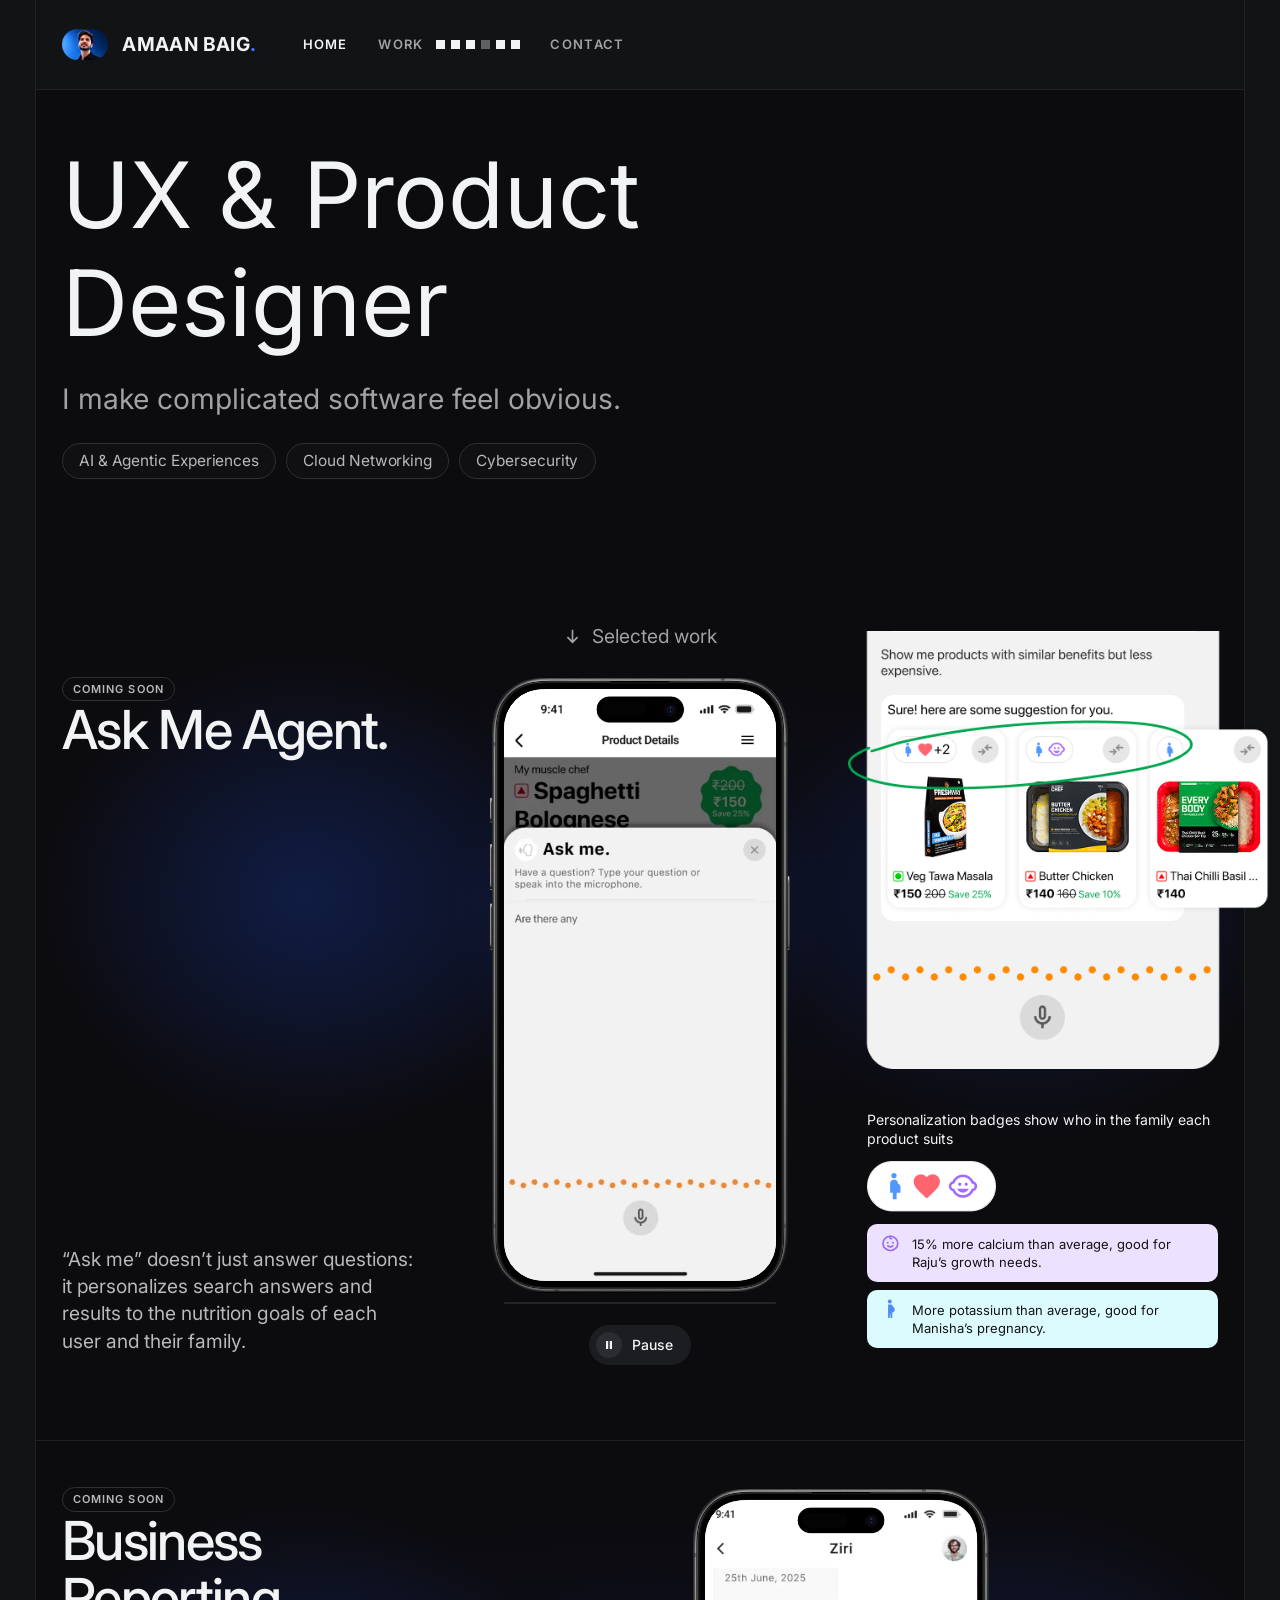
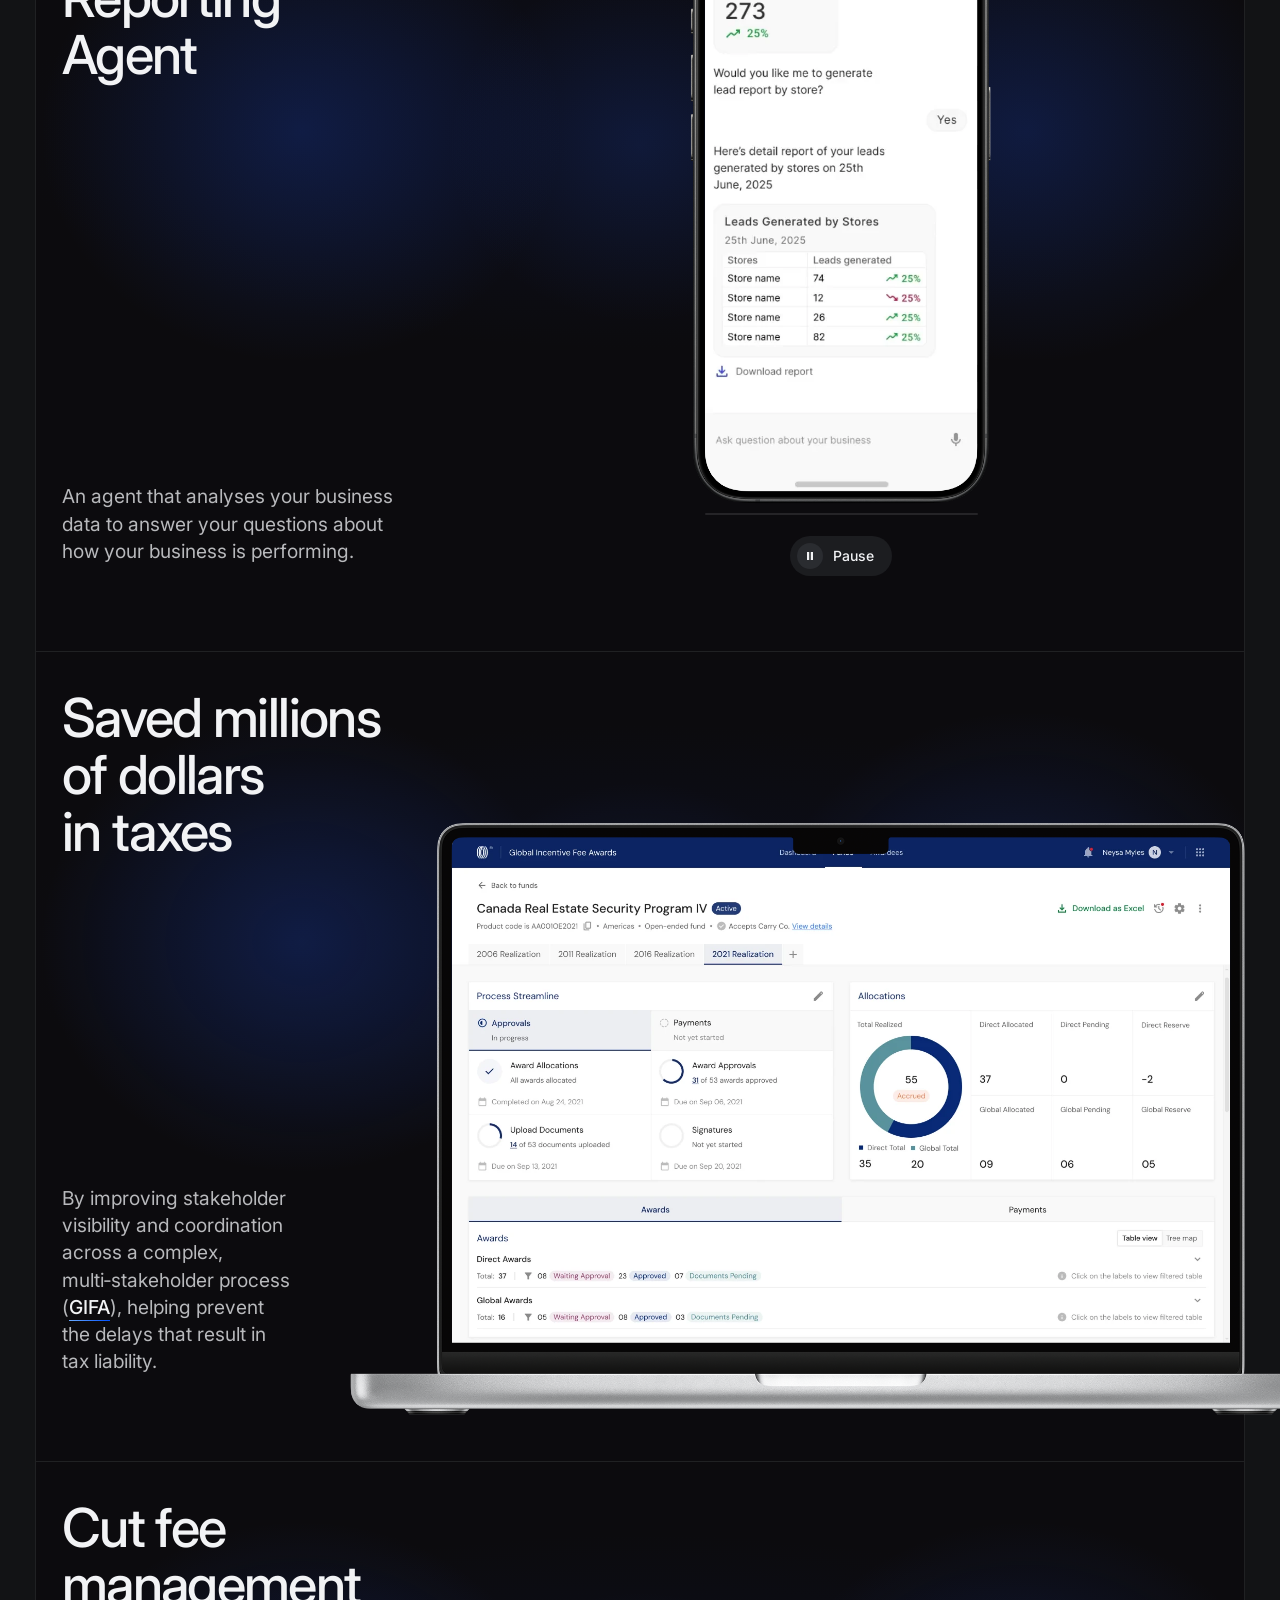
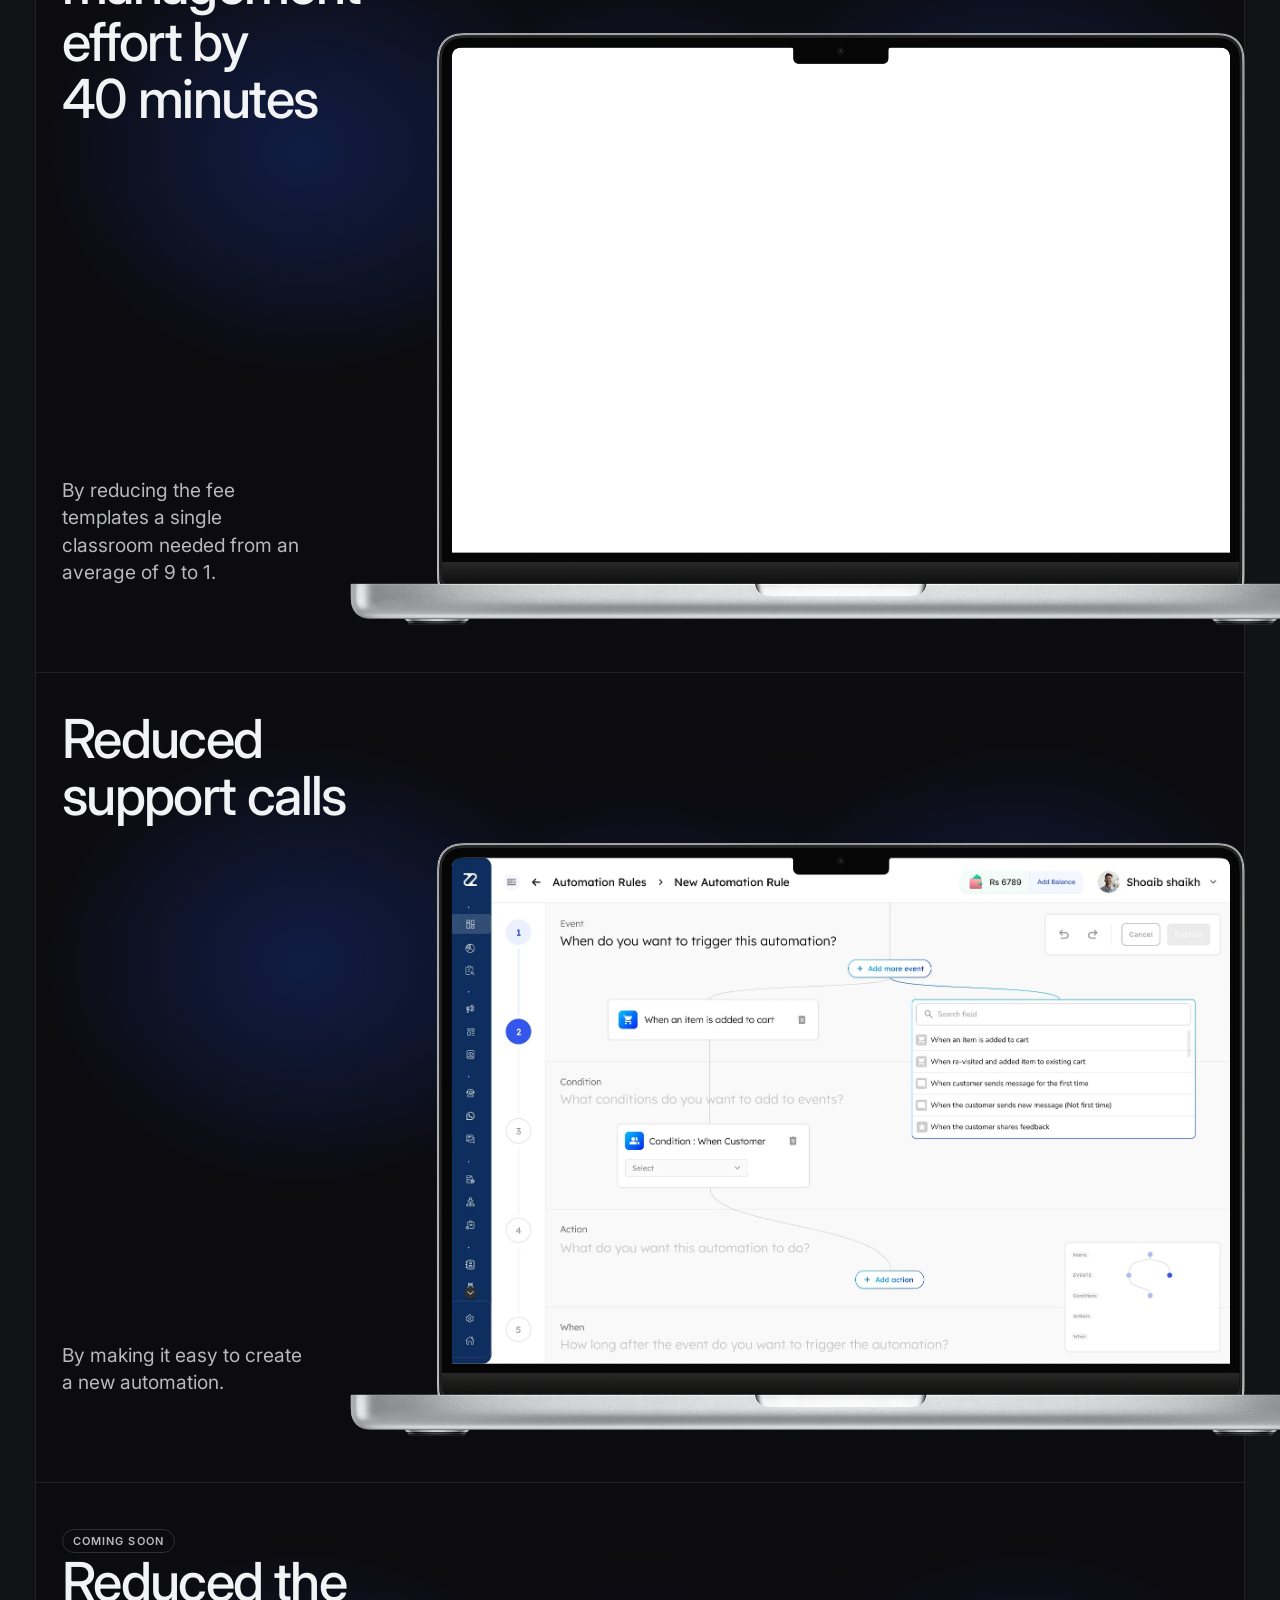
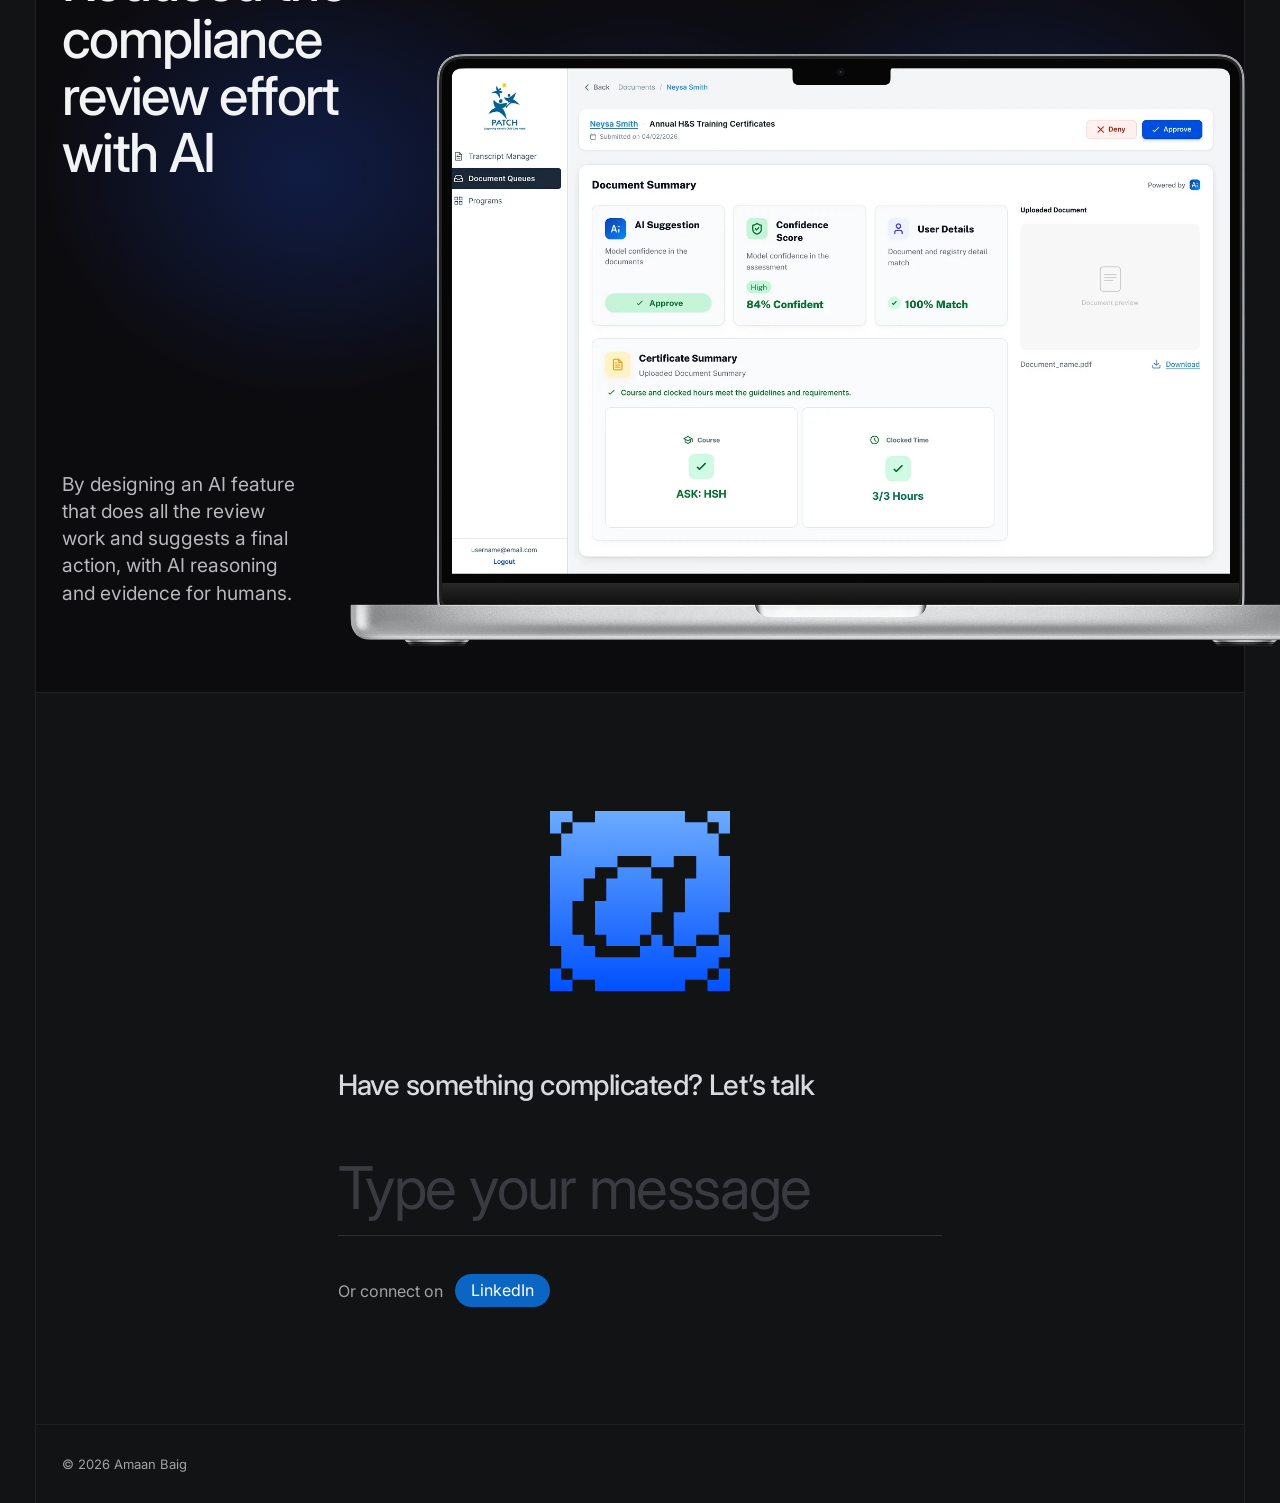
==== commit 929118ca: "Phones: the case studies' copy given room The description's 16px gap above it was being overridden t" ====
--- a/index.html
+++ b/index.html
@@ -24,10 +24,10 @@
   <link rel="preconnect" href="https://fonts.googleapis.com">
   <link rel="preconnect" href="https://fonts.gstatic.com" crossorigin>
   <link rel="stylesheet" href="https://fonts.googleapis.com/css2?family=Inter:ital,opsz,wght@0,14..32,100..900;1,14..32,100..900&display=swap">
-  <link rel="stylesheet" href="styles.css?v=r52">
-  <link rel="stylesheet" href="case-studies/case-study.css?v=r52">
-  <link rel="stylesheet" href="contact/contact.css?v=r52">
-  <link rel="stylesheet" href="home.css?v=r52">
+  <link rel="stylesheet" href="styles.css?v=r53">
+  <link rel="stylesheet" href="case-studies/case-study.css?v=r53">
+  <link rel="stylesheet" href="contact/contact.css?v=r53">
+  <link rel="stylesheet" href="home.css?v=r53">
 </head>
 <body>
   <header class="site-head">
@@ -183,9 +183,9 @@
       <footer class="contact-foot"><p>© 2026 Amaan Baig</p></footer>
     </section>
   </main>
-  <script src="contact/contact.js?v=r52" defer></script>
-  <script src="home.js?v=r52" defer></script>
-  <script src="site-menu.js?v=r52" defer></script>
-  <script src="work-menu.js?v=r52" defer></script>
+  <script src="contact/contact.js?v=r53" defer></script>
+  <script src="home.js?v=r53" defer></script>
+  <script src="site-menu.js?v=r53" defer></script>
+  <script src="work-menu.js?v=r53" defer></script>
 </body>
 </html>
--- a/home.css
+++ b/home.css
@@ -270,7 +270,11 @@
      then the rule and 48px down to the next headline */
   .s-work { --py: 48px; --t-work: clamp(28px, 8vw, 36px); padding-top: var(--py); padding-bottom: 64px; }
   .cs-left { padding: 0 var(--pad); }
-  .cs-desc { margin-top: 16px; }
+  /* the copy, given room: the headline a touch looser, the description a step smaller with open leading, and clear
+     air between them (and under the "Coming soon" chip) */
+  .s-work h2 { line-height: 1.12; letter-spacing: -0.025em; }
+  .s-work .cs-left .cs-desc { margin-top: 16px; font-size: 17px; line-height: 1.6; }
+  .s-work .cs-left .cs-eyebrow { margin-bottom: 16px; }
   .cs-stage { margin-top: 24px; padding: 0 var(--pad); }
   .cs-left .cs-ctrl { margin-top: 20px; }
   .cs-mid { display: flex; flex-direction: column; align-items: center; padding: 24px var(--pad) 0; }
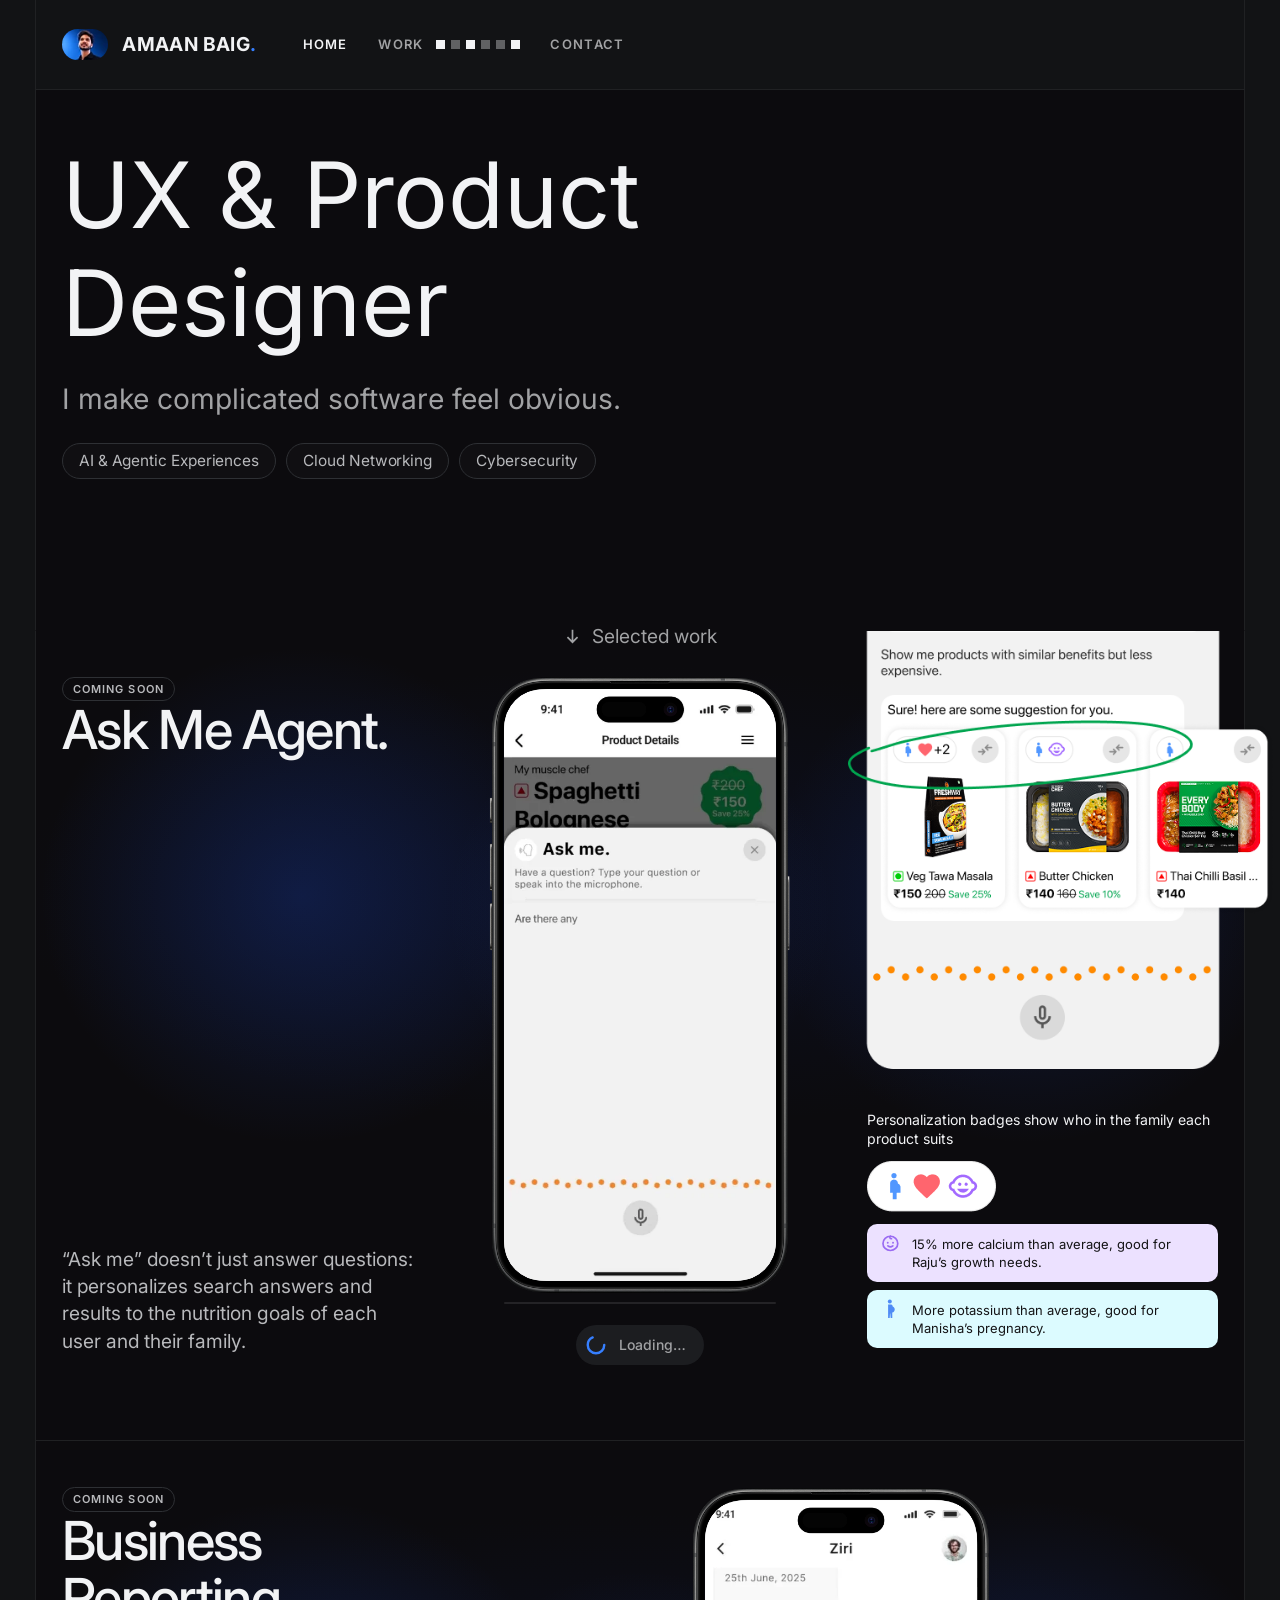
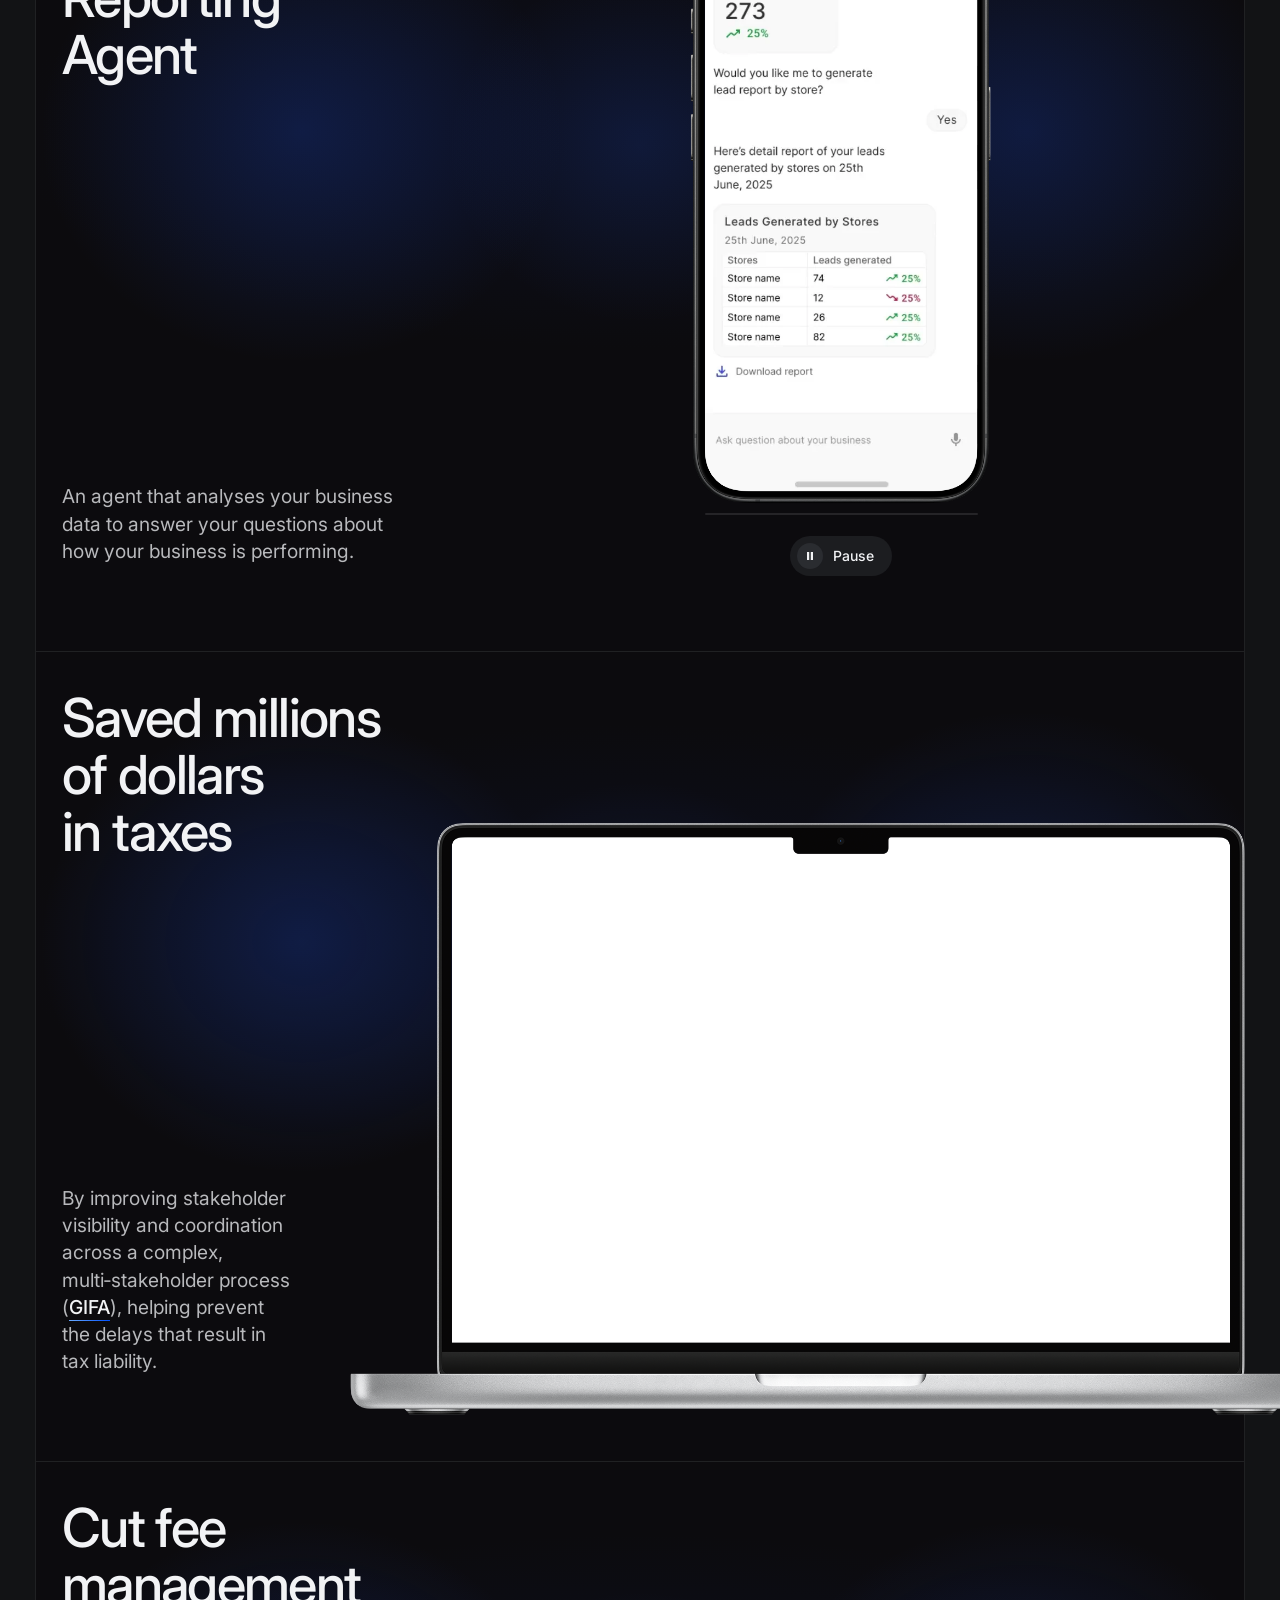
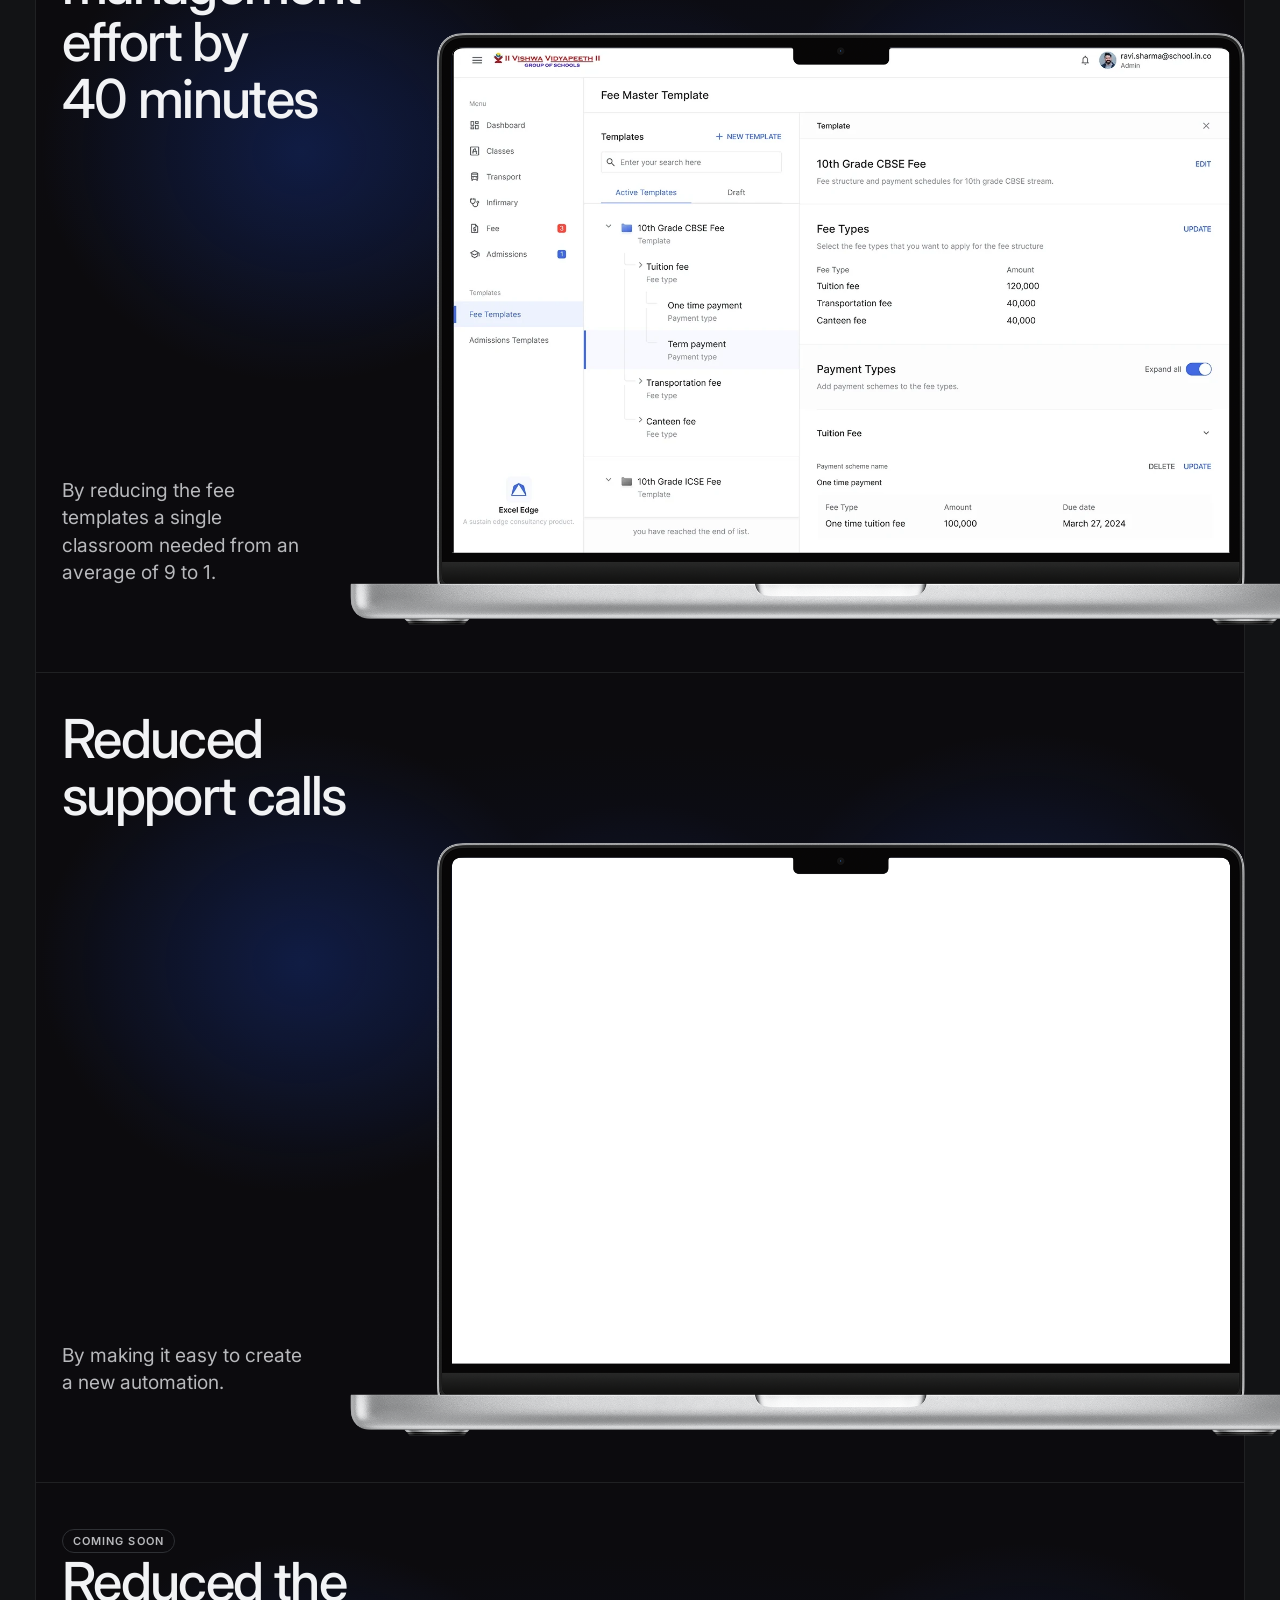
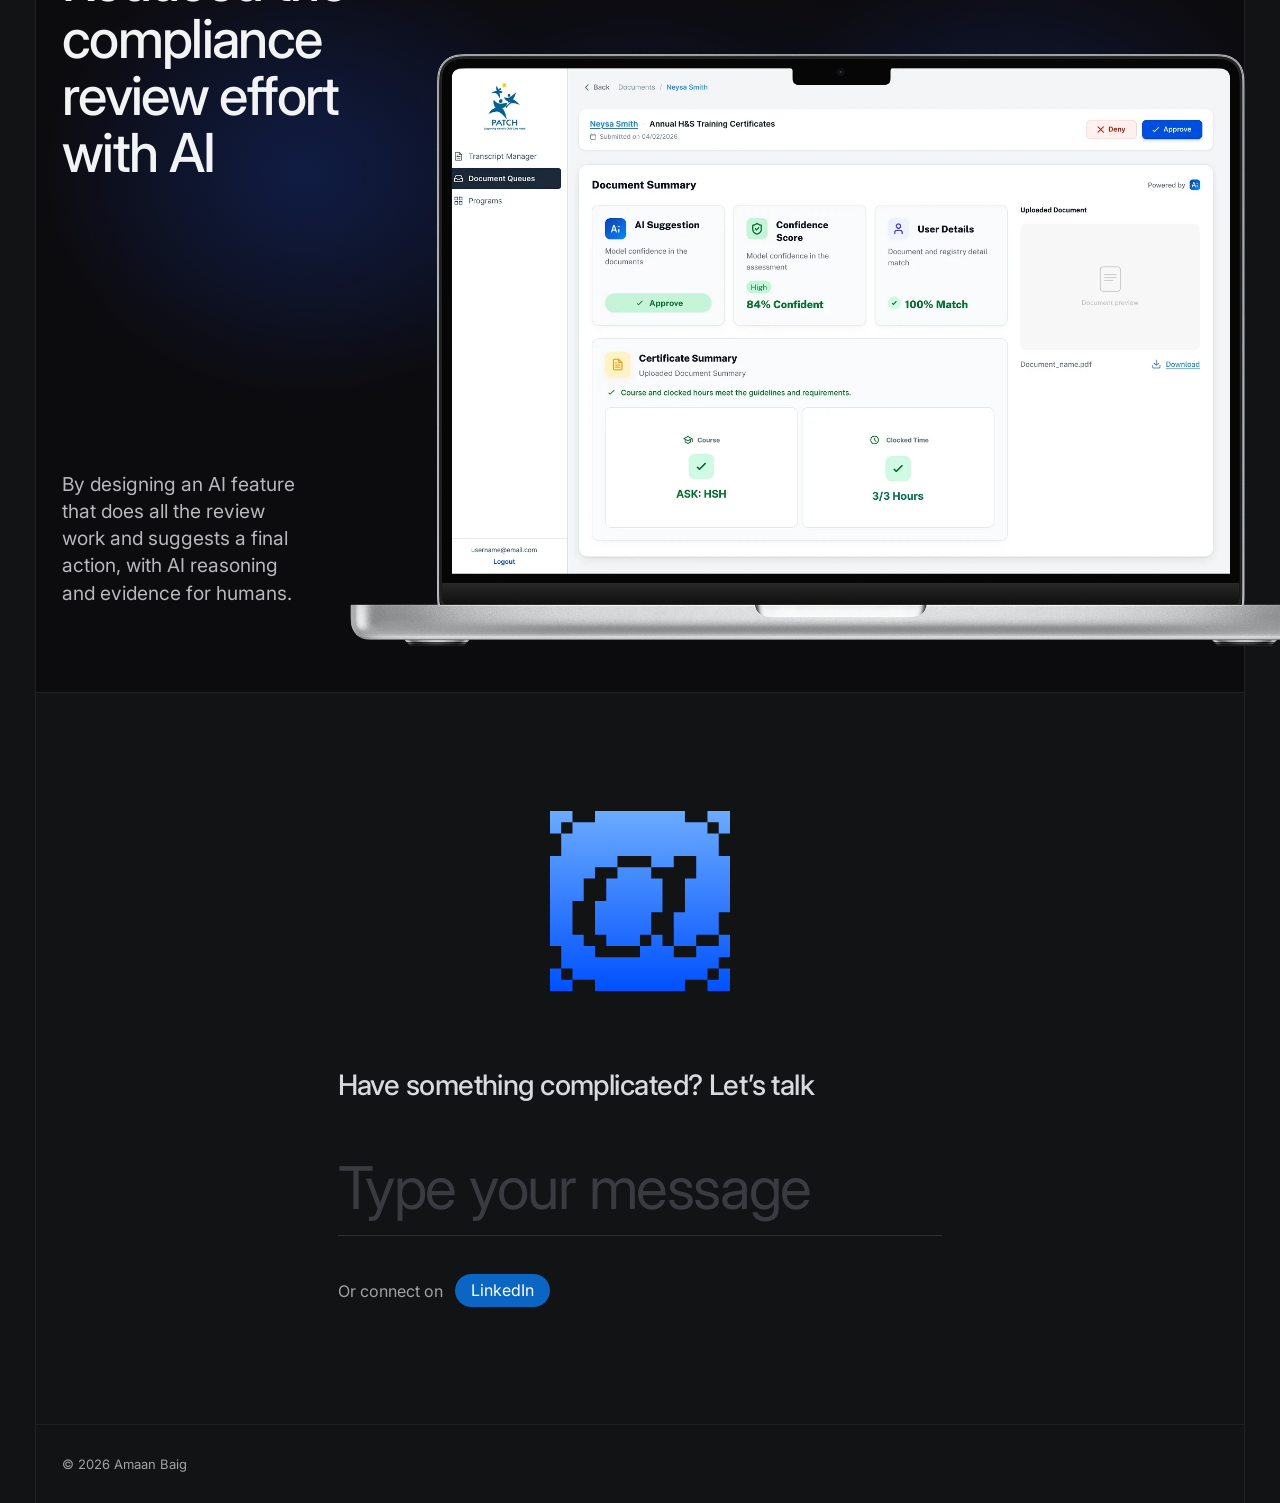
==== commit c489d9ac: "Sharing and canonical tags: amaanbaig.com The Open Graph URLs and images and the contact page's cano" ====
--- a/index.html
+++ b/index.html
@@ -12,8 +12,8 @@
   <meta property="og:site_name" content="Amaan Baig">
   <meta property="og:title" content="Amaan Baig · UX &amp; Product Designer">
   <meta property="og:description" content="Amaan Baig, UX &amp; Product Designer, designing for AI &amp; agentic experiences, cloud networking and cybersecurity.">
-  <meta property="og:url" content="https://www.iamamaanbaig.com/">
-  <meta property="og:image" content="https://www.iamamaanbaig.com/assets/og-image.jpg">
+  <meta property="og:url" content="https://amaanbaig.com/">
+  <meta property="og:image" content="https://amaanbaig.com/assets/og-image.jpg">
   <meta property="og:image:width" content="1200">
   <meta property="og:image:height" content="630">
   <meta property="og:image:alt" content="UX &amp; Product Designer: I make complicated software feel obvious. Amaan Baig's portfolio.">
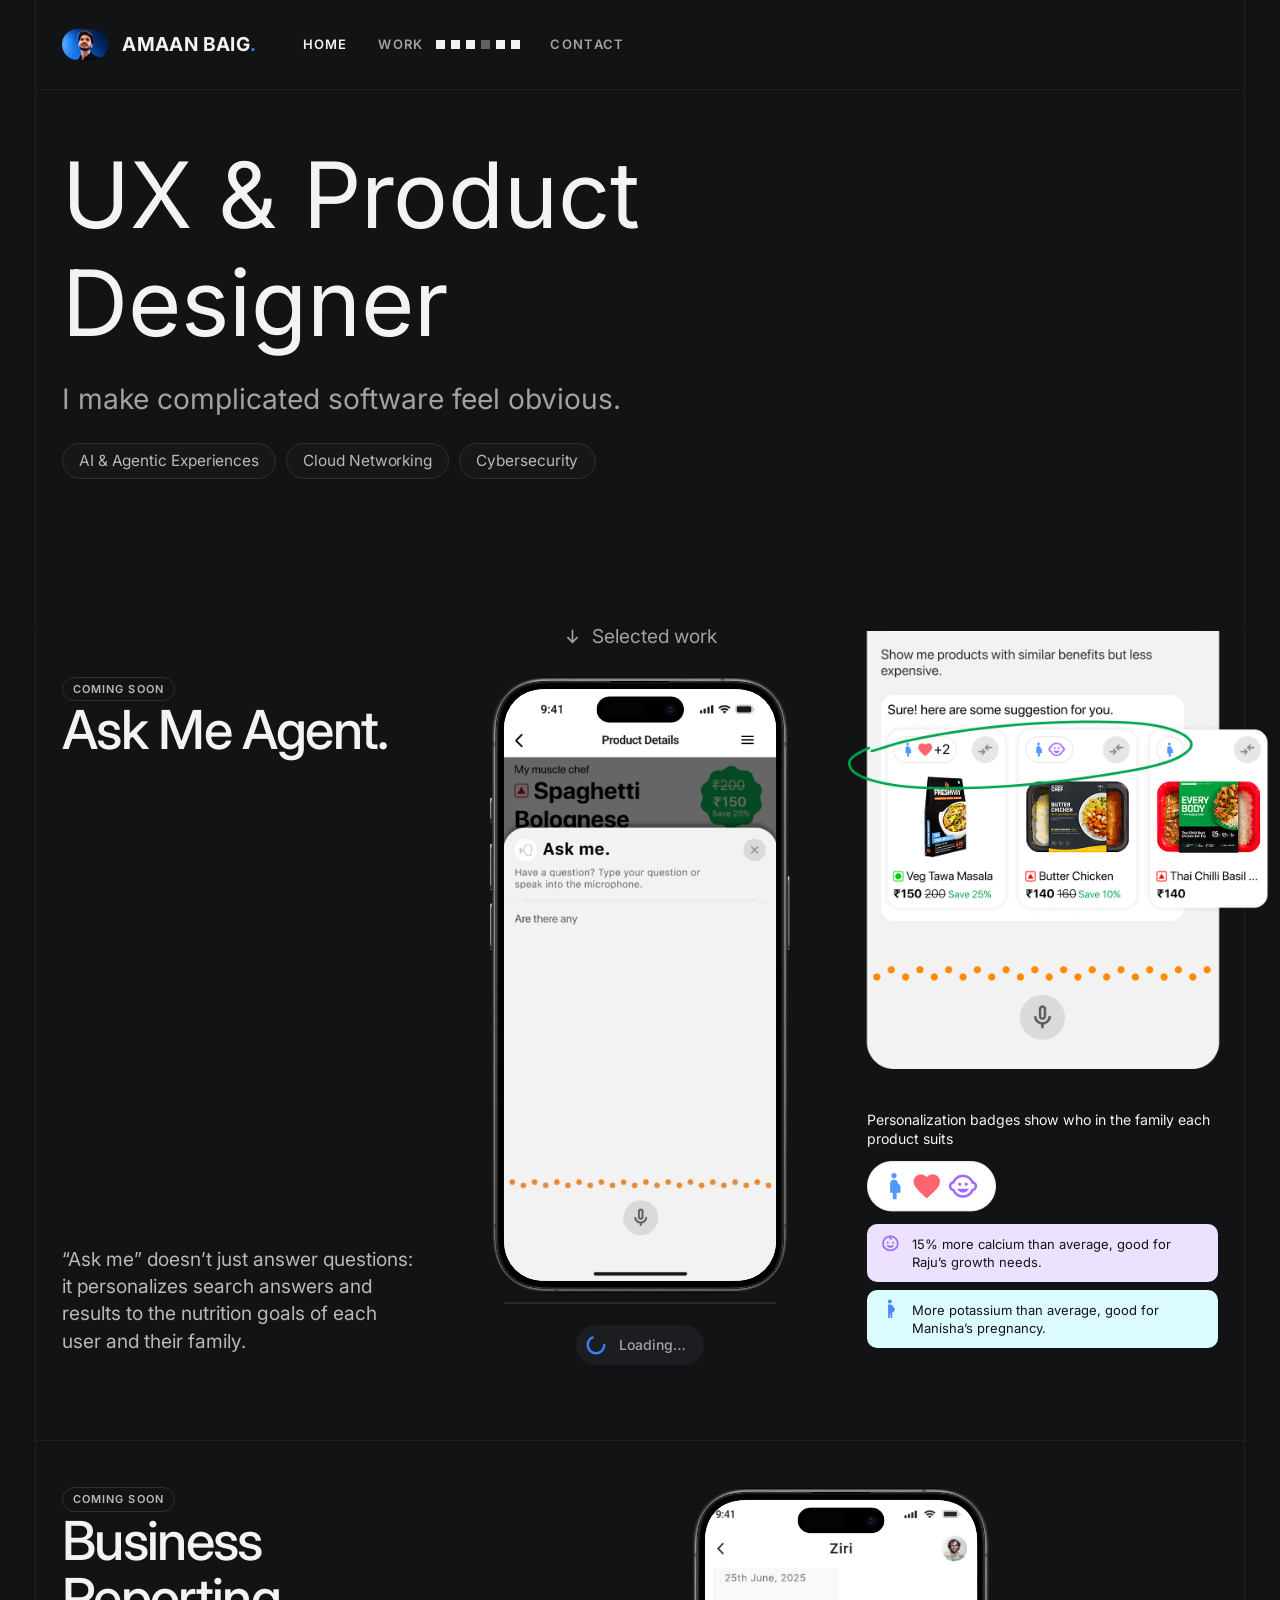
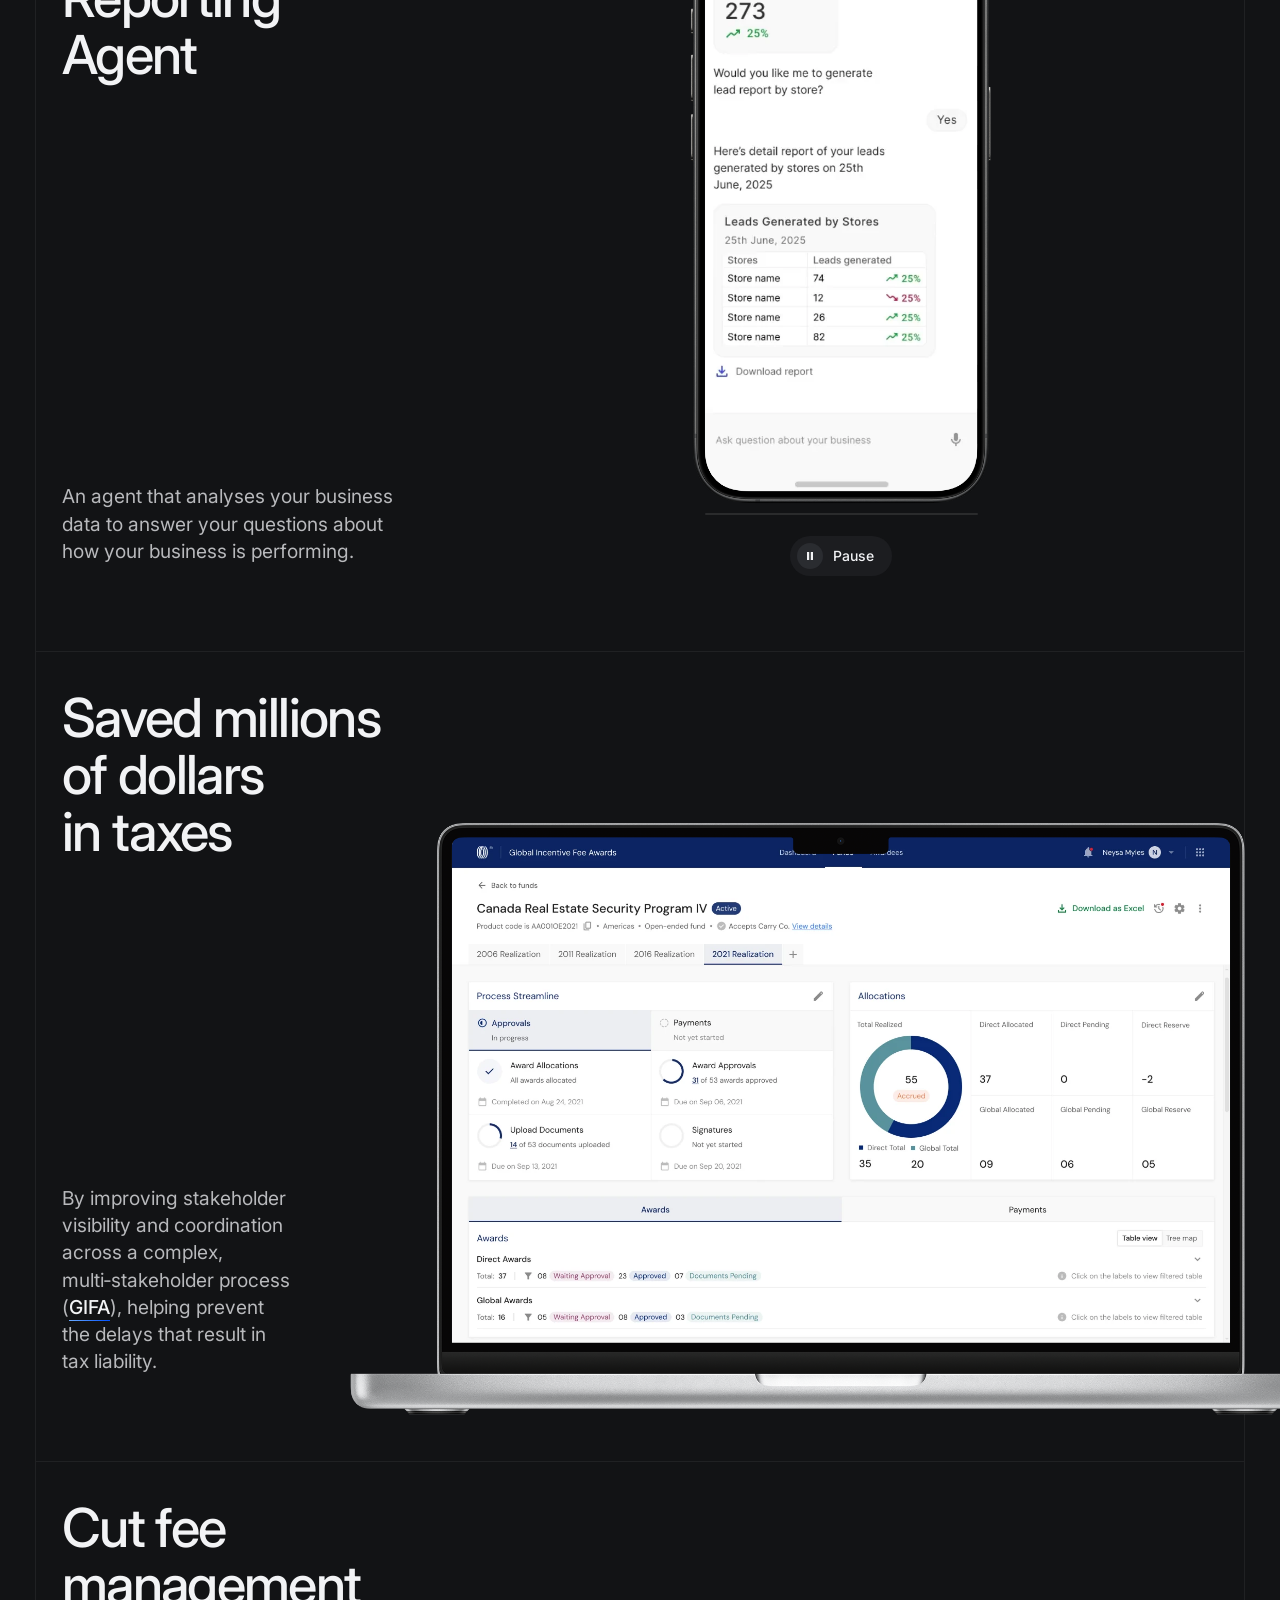
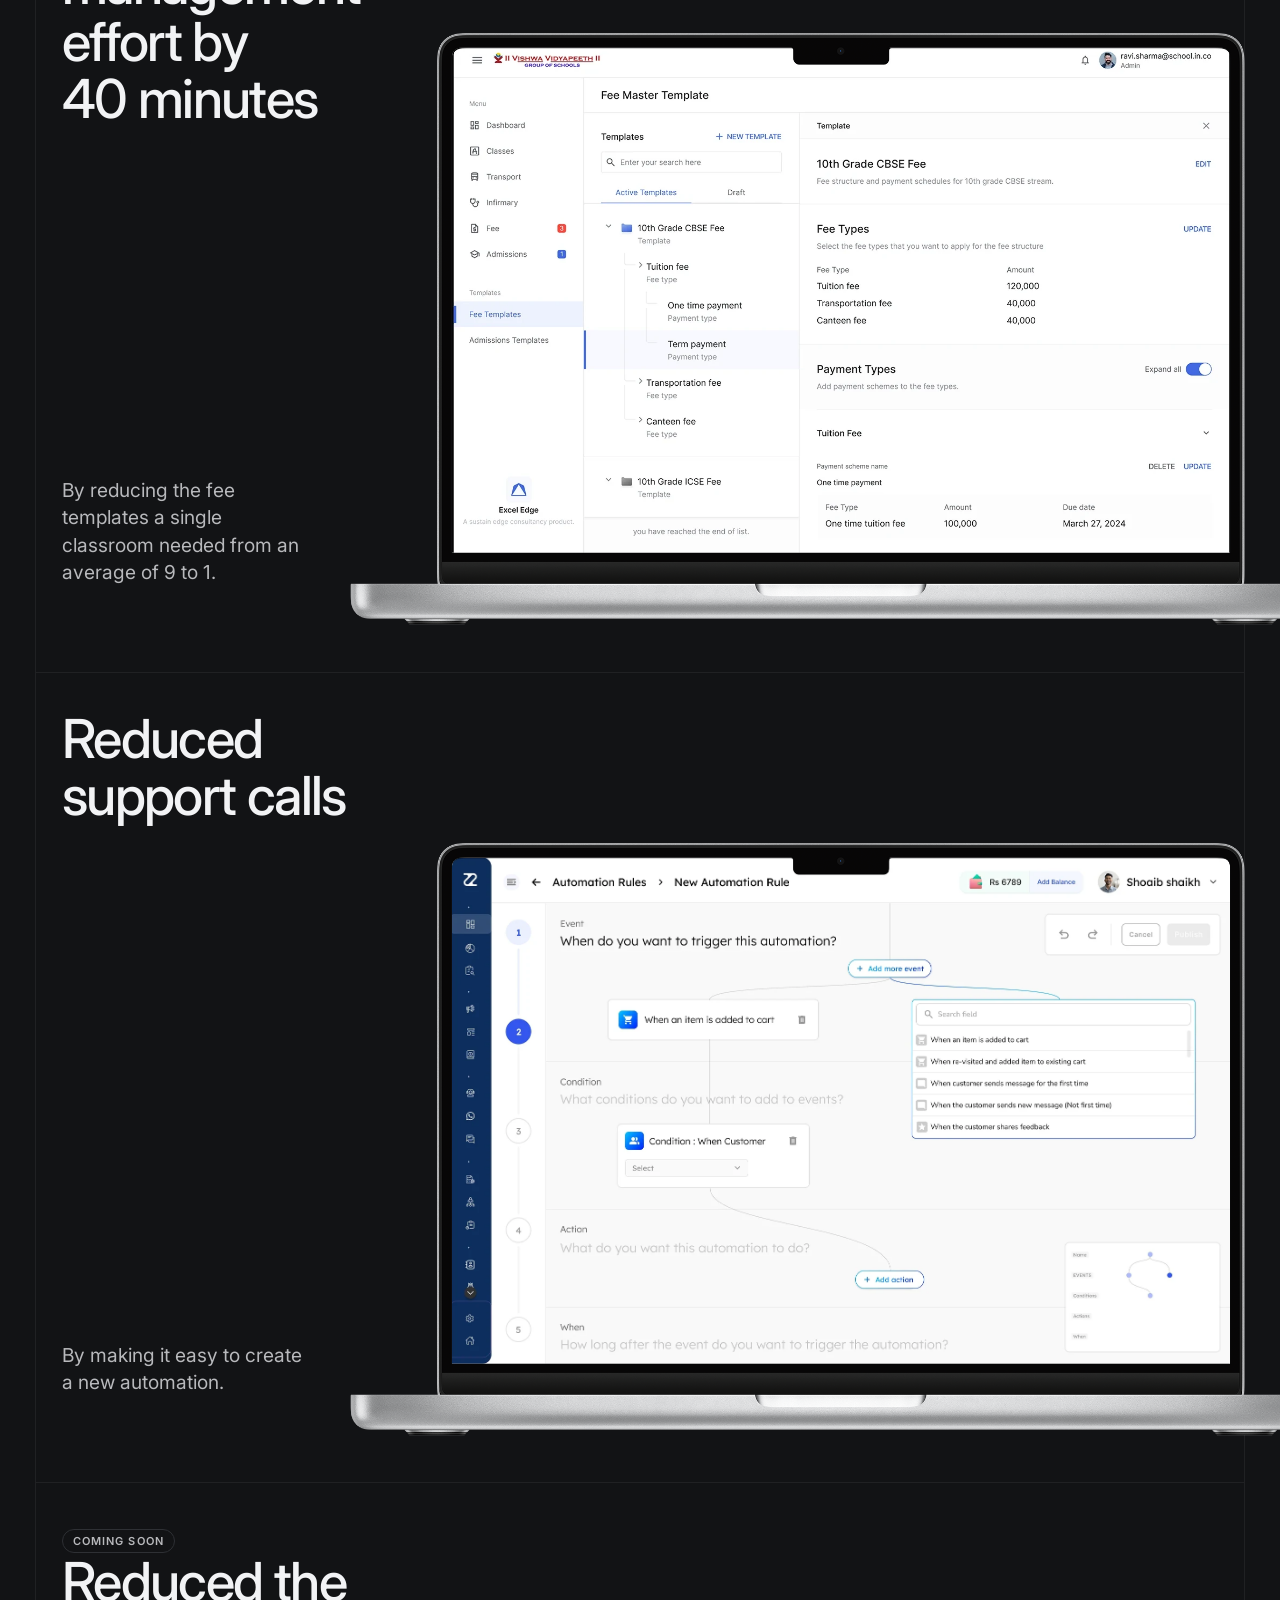
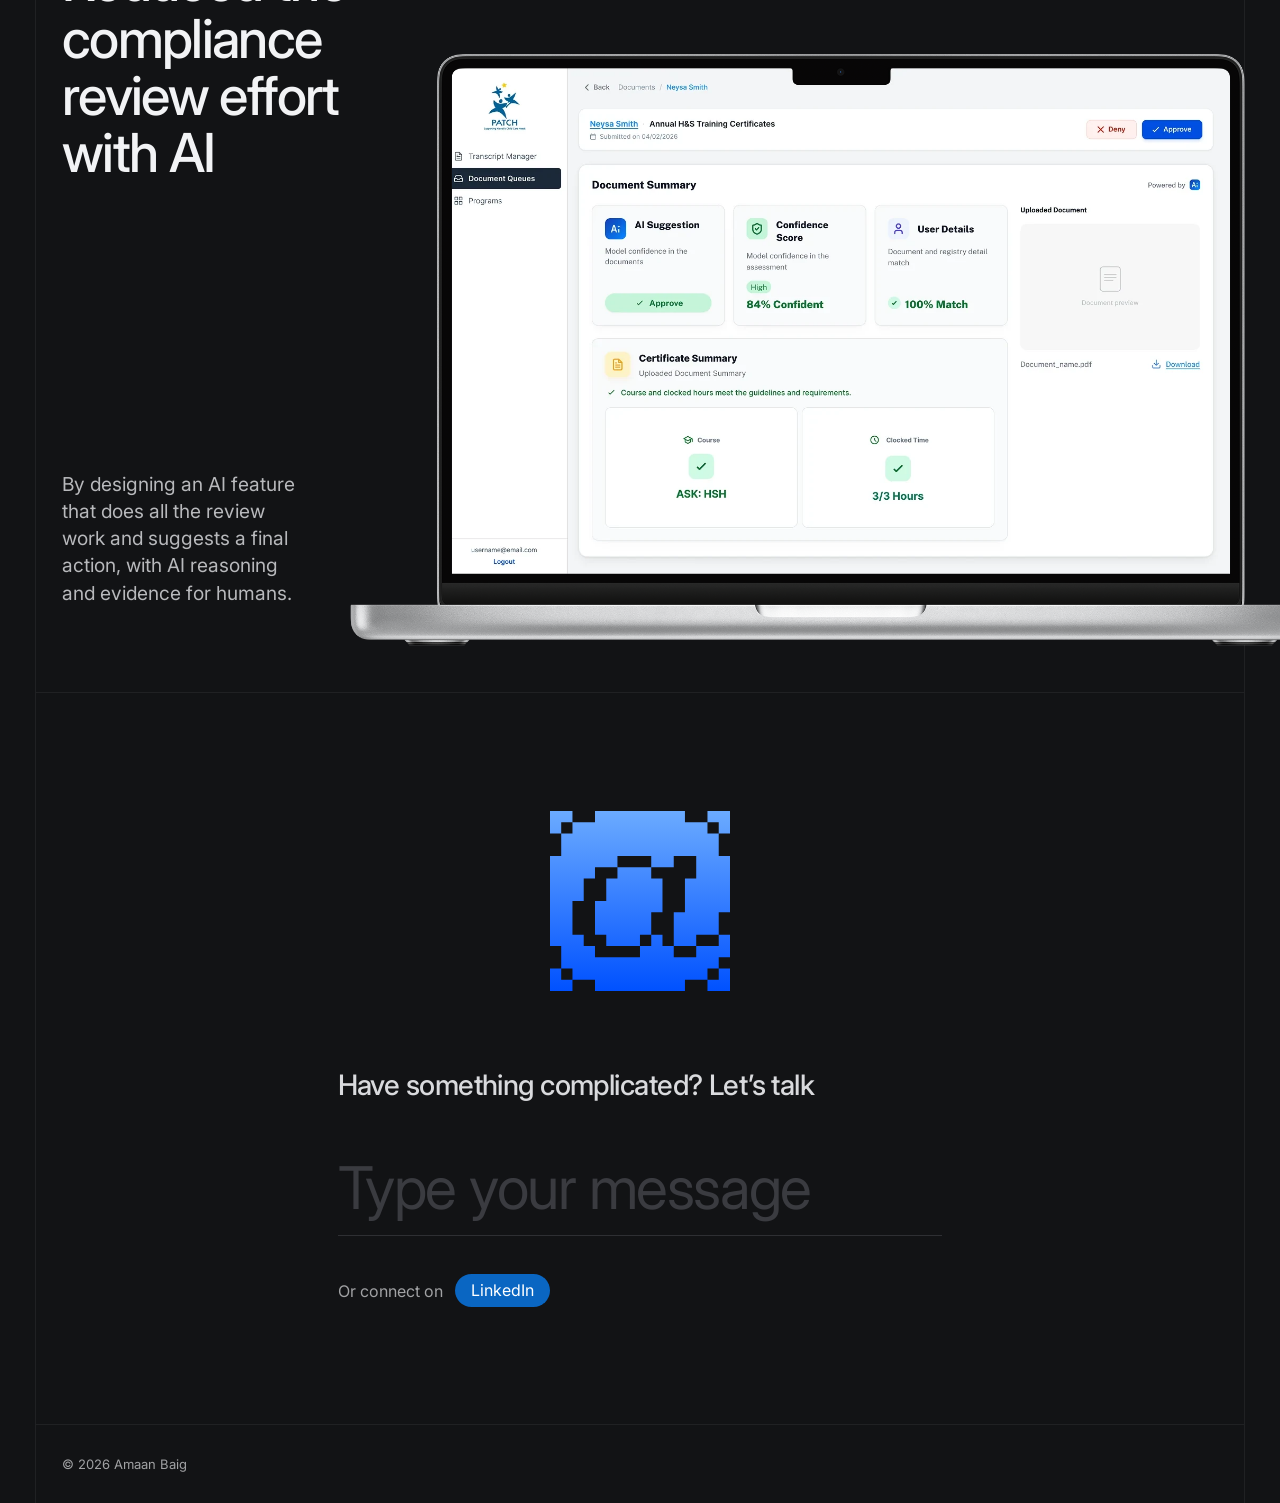
==== commit 3efd47a1: "Home: no blue mesh; the page on the header's own background The mesh gradient goes from the hero, th" ====
--- a/index.html
+++ b/index.html
@@ -24,10 +24,10 @@
   <link rel="preconnect" href="https://fonts.googleapis.com">
   <link rel="preconnect" href="https://fonts.gstatic.com" crossorigin>
   <link rel="stylesheet" href="https://fonts.googleapis.com/css2?family=Inter:ital,opsz,wght@0,14..32,100..900;1,14..32,100..900&display=swap">
-  <link rel="stylesheet" href="styles.css?v=r53">
-  <link rel="stylesheet" href="case-studies/case-study.css?v=r53">
-  <link rel="stylesheet" href="contact/contact.css?v=r53">
-  <link rel="stylesheet" href="home.css?v=r53">
+  <link rel="stylesheet" href="styles.css?v=r54">
+  <link rel="stylesheet" href="case-studies/case-study.css?v=r54">
+  <link rel="stylesheet" href="contact/contact.css?v=r54">
+  <link rel="stylesheet" href="home.css?v=r54">
 </head>
 <body>
   <header class="site-head">
@@ -183,9 +183,9 @@
       <footer class="contact-foot"><p>© 2026 Amaan Baig</p></footer>
     </section>
   </main>
-  <script src="contact/contact.js?v=r53" defer></script>
-  <script src="home.js?v=r53" defer></script>
-  <script src="site-menu.js?v=r53" defer></script>
-  <script src="work-menu.js?v=r53" defer></script>
+  <script src="contact/contact.js?v=r54" defer></script>
+  <script src="home.js?v=r54" defer></script>
+  <script src="site-menu.js?v=r54" defer></script>
+  <script src="work-menu.js?v=r54" defer></script>
 </body>
 </html>
--- a/home.css
+++ b/home.css
@@ -1,7 +1,7 @@
 /* Home: Home, Work and Contact on one page. On wide windows one scroll moves one section (home.js); each
    section takes the top 85% of the window, so the last 15% shows the start of the next. Phones
    scroll freely. Sits on styles.css, the shared case-studies/case-study.css and contact/contact.css. */
-:root { --head: clamp(88px, 7vw, 112px); --u: 1vw; --panel: #0C0B0E; } /* --panel: the glow image's own base, under the hero and the case-study captions */
+:root { --head: clamp(88px, 7vw, 112px); --u: 1vw; --panel: var(--bg); } /* --panel: the sections' ground, the header's own (#121315) */
 @media (min-width: 900px) {
   :root { --head: clamp(60px, min(7vw, 11.2vh), 112px); --u: min(1vw, 1.6vh); --sec: calc(85vh - var(--head)); }
 }
@@ -23,9 +23,6 @@
 
 /* ---------- Home: the glow panel, the title, the statement, the signature ---------- */
 .s-home { display: flex; flex-direction: column; overflow: hidden; background: var(--panel); padding: clamp(28px, calc(var(--u) * 5), 88px) var(--pad) clamp(24px, calc(var(--u) * 3), 48px); }
-/* the mesh: deep blue light, three soft pools (left, a weaker one behind the phone, right), centred on the window's foot
-   as the page opens: drawn by the first case study (the seam with the hero, where its phone peeks up) and reaching up
-   into the hero, faded out above and below, under the hero's copy and the section's own */
 .s-home > * { z-index: 1; }
 /* the statement under the title, in grey sentence case; the focus line follows it */
 .tagline { position: relative; margin: clamp(12px, calc(var(--u) * 1.8), 32px) 0 0; max-width: 34ch; font-size: clamp(18px, calc(var(--u) * 2.2), 40px);
@@ -229,38 +226,15 @@
   .feat-note { width: var(--cw); margin-top: auto; padding-top: 24px; }
   @media (max-height: 760px) { .feat-note h3 { display: none; } }
   .s-contact { height: calc(100vh - var(--head)); }
-  #work > .s-work:first-child { z-index: 0; border-top-color: transparent; } /* its own layer, for the mesh; no seam with the hero */
-  #work > .s-work:first-child::before { content: ""; position: absolute; z-index: -1; left: 0; right: 0; top: calc(-.55 * 100vh + var(--peek)); height: calc(.85 * 100vh); pointer-events: none;
-    background:
-      radial-gradient(30% 45% at 22% 64%, rgba(28, 72, 200, .26), transparent 72%),
-      radial-gradient(22% 35% at 50% 66%, rgba(40, 90, 220, .14), transparent 72%),
-      radial-gradient(30% 45% at 82% 64%, rgba(28, 72, 200, .24), transparent 72%),
-      radial-gradient(70% 40% at 50% 64%, rgba(12, 24, 70, .3), transparent 75%);
-    opacity: 0; transition: opacity .6s var(--ease); } /* the hero's alone: gone once the case study is in view */
-  .at-hero #work > .s-work:first-child::before { opacity: 1; }
-  /* on each case study the mesh sits as in the reference: a large soft glow across the upper middle of the section
-     (a deep-blue pool behind the copy, a weaker one behind the device, one at the right), behind everything; on the
-     home page it stays at the foot (the hero's). The first case study's shows once the hero's has faded */
-  .s-work { z-index: 0; }
-  .s-work::after { content: ""; position: absolute; z-index: -1; left: 0; right: 0; top: 0; bottom: var(--nb); pointer-events: none;
-    background:
-      radial-gradient(30% 42% at 22% 38%, rgba(28, 72, 200, .26), transparent 72%),
-      radial-gradient(22% 32% at 50% 40%, rgba(40, 90, 220, .14), transparent 72%),
-      radial-gradient(30% 42% at 82% 38%, rgba(28, 72, 200, .24), transparent 72%),
-      radial-gradient(70% 38% at 50% 38%, rgba(12, 24, 70, .3), transparent 75%);
-    transition: opacity .6s var(--ease); }
-  .at-hero #work > .s-work:first-child::after { opacity: 0; }
+  #work > .s-work:first-child { border-top-color: transparent; } /* no seam with the hero */
   #work > .s-work:first-child > :not(.cs-mid), #work > .s-work:first-child .cs-ctrl, #work > .s-work:first-child .cs-seek { transition: opacity .6s var(--ease); }
   .at-hero #work > .s-work:first-child > :not(.cs-mid), .at-hero #work > .s-work:first-child .cs-ctrl, .at-hero #work > .s-work:first-child .cs-seek { opacity: 0; pointer-events: none; }
 }
 
 /* ---------- phones: no stepping; the sections stack and scroll freely ---------- */
 @media (max-width: 899px) {
-  /* phones: no peek (a case study's copy comes before its phone); "Selected work" at the foot, over the mesh */
+  /* phones: no peek (a case study's copy comes before its phone); "Selected work" at the foot */
   .s-home { min-height: calc(82svh - var(--head)); padding-top: 40px; padding-bottom: 96px; }
-  .s-home::after { content: ""; position: absolute; z-index: 0; left: 0; right: 0; bottom: 0; height: 45%; pointer-events: none;
-    background: radial-gradient(45% 70% at 20% 105%, rgba(28, 72, 200, .28), transparent 72%), radial-gradient(45% 70% at 82% 105%, rgba(28, 72, 200, .26), transparent 72%),
-      linear-gradient(to top, rgba(12, 24, 70, .22), transparent 60%); }
   .focus { gap: 8px; }
   .focus li { font-size: 14px; }
   .hero-title { font-size: clamp(44px, 12vw, 64px); }
